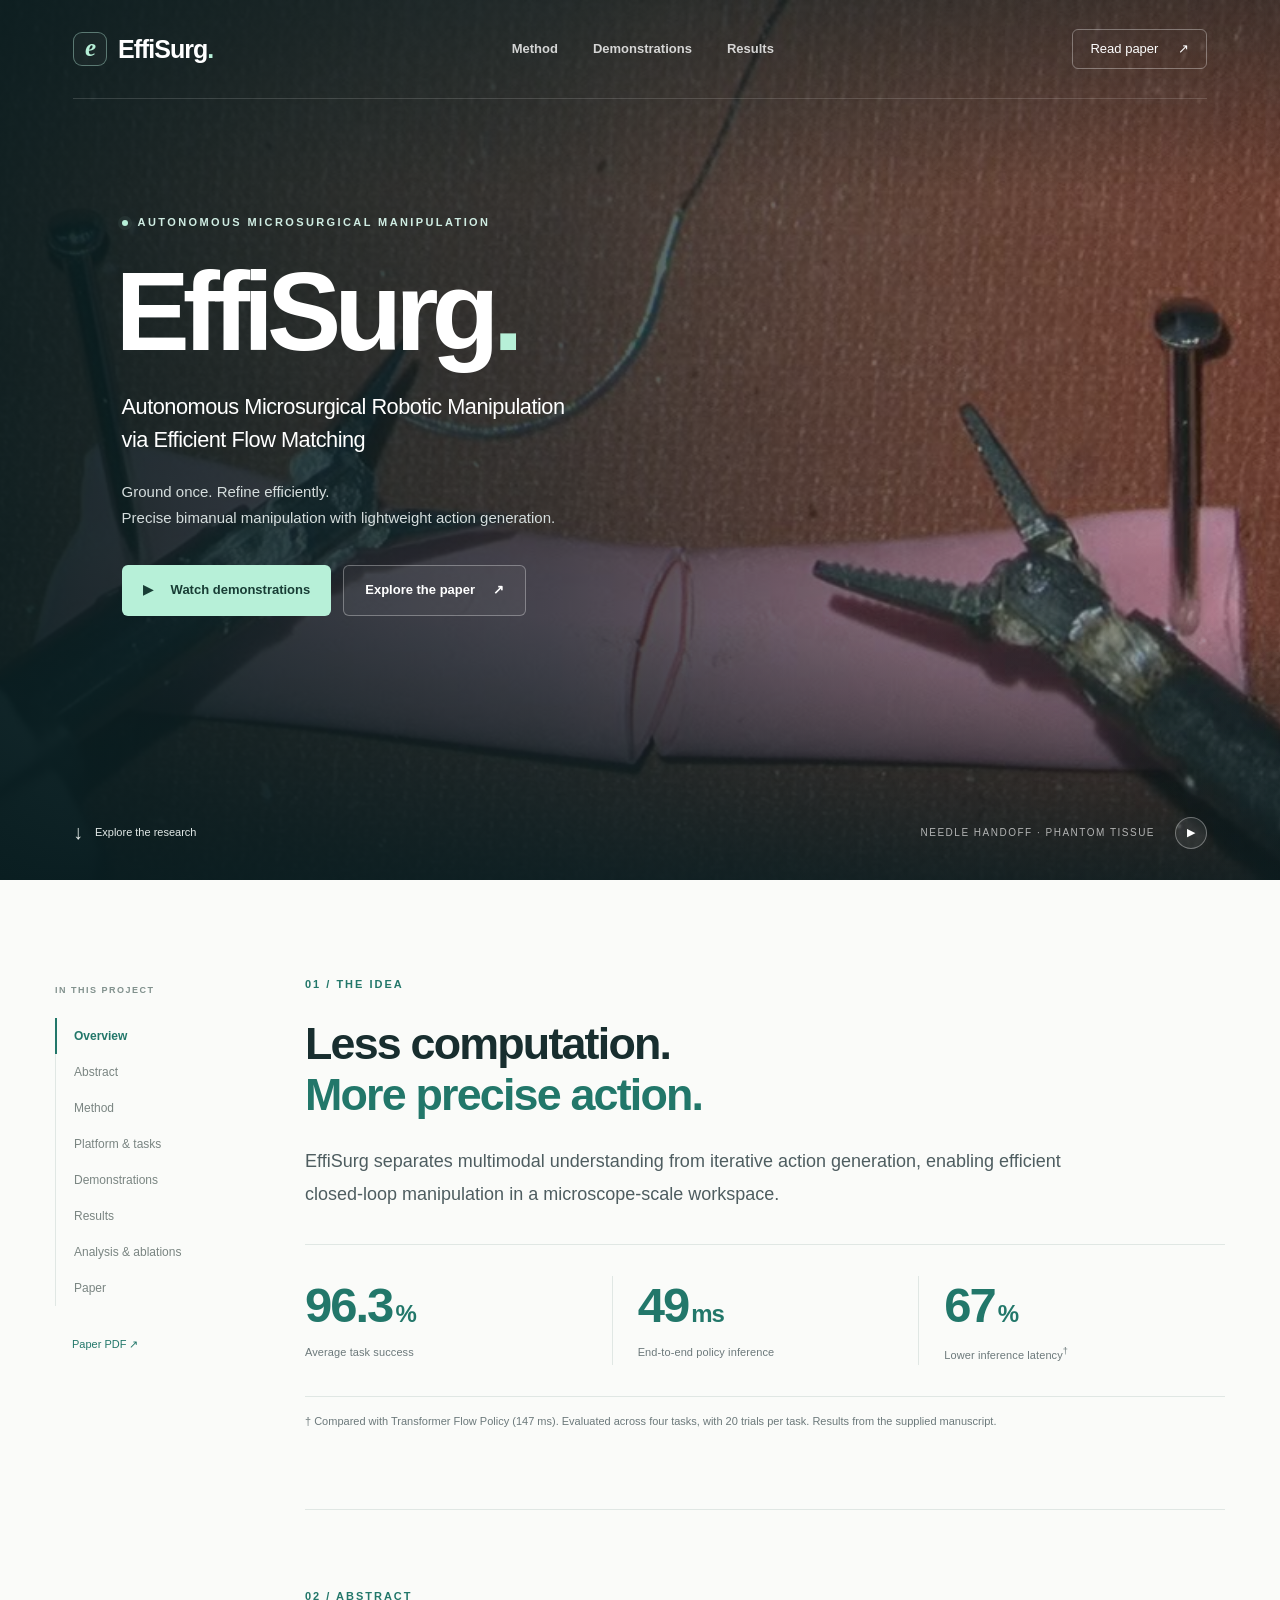
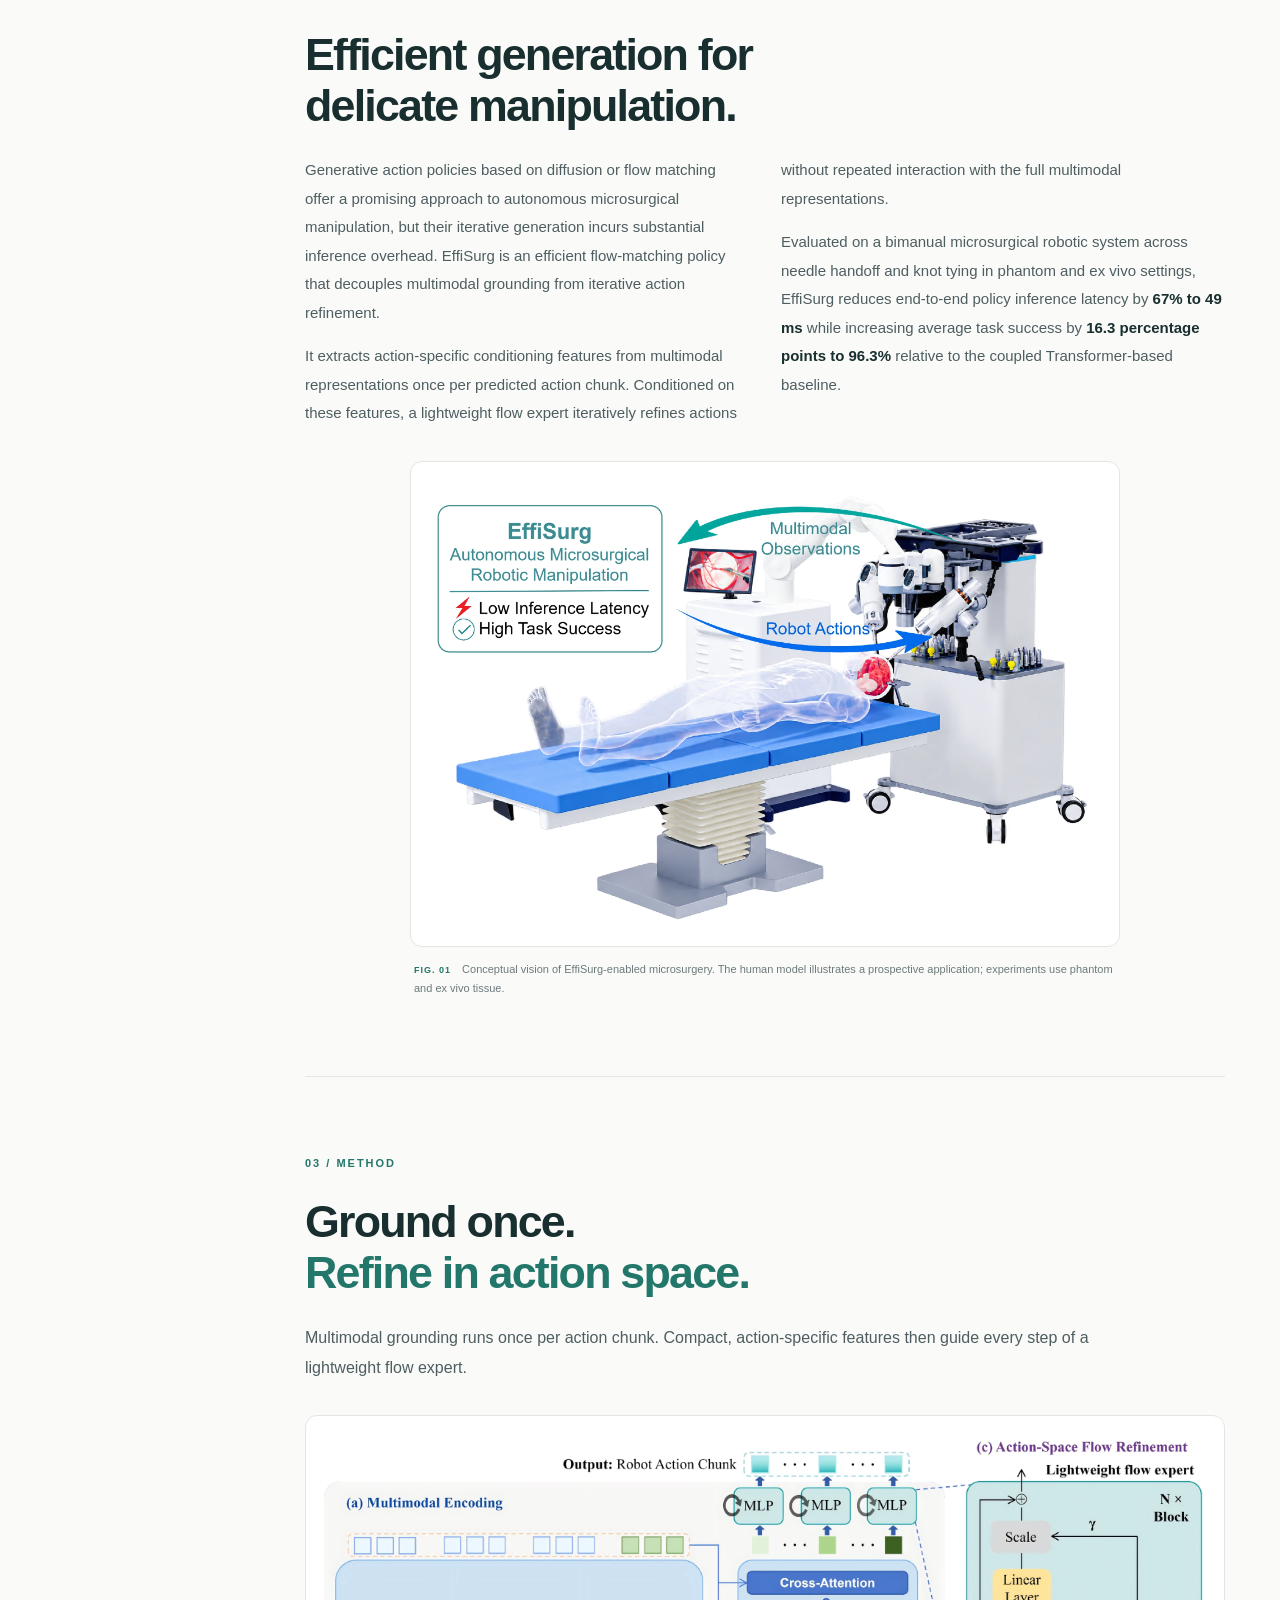
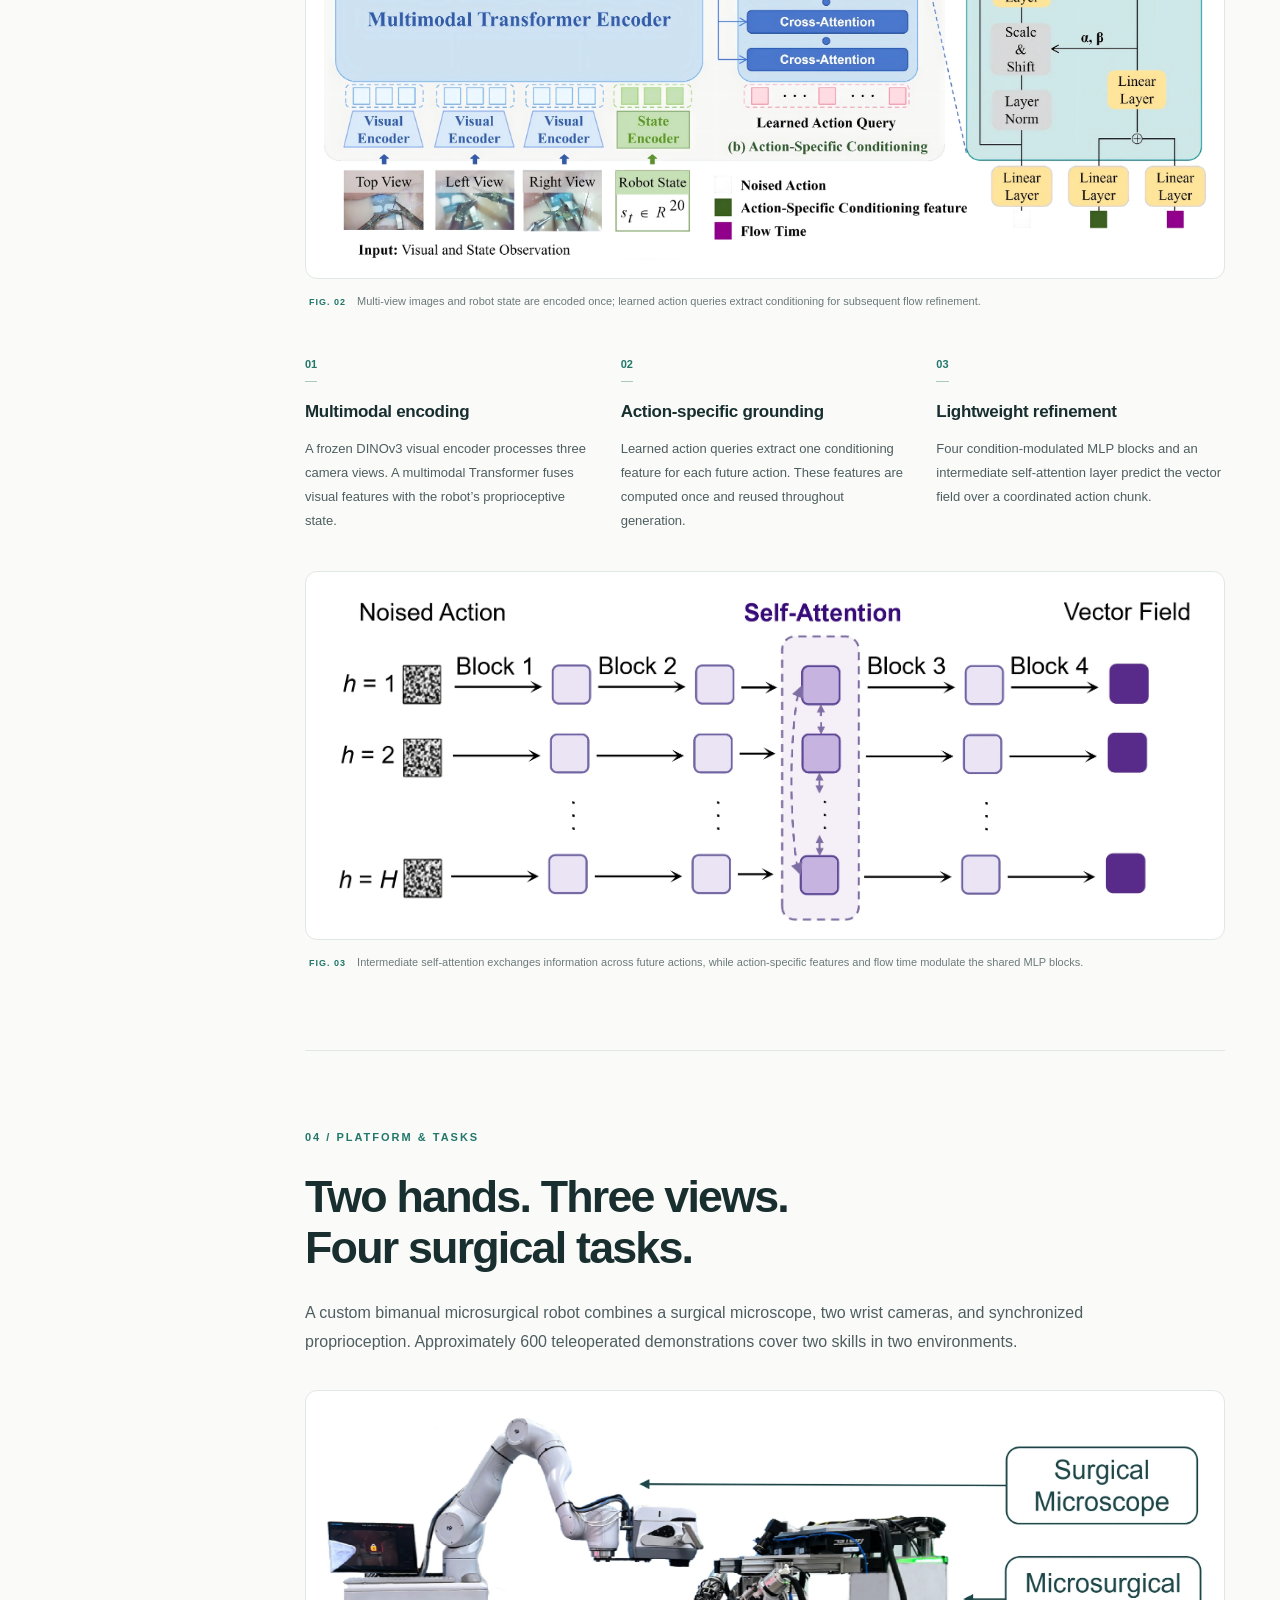
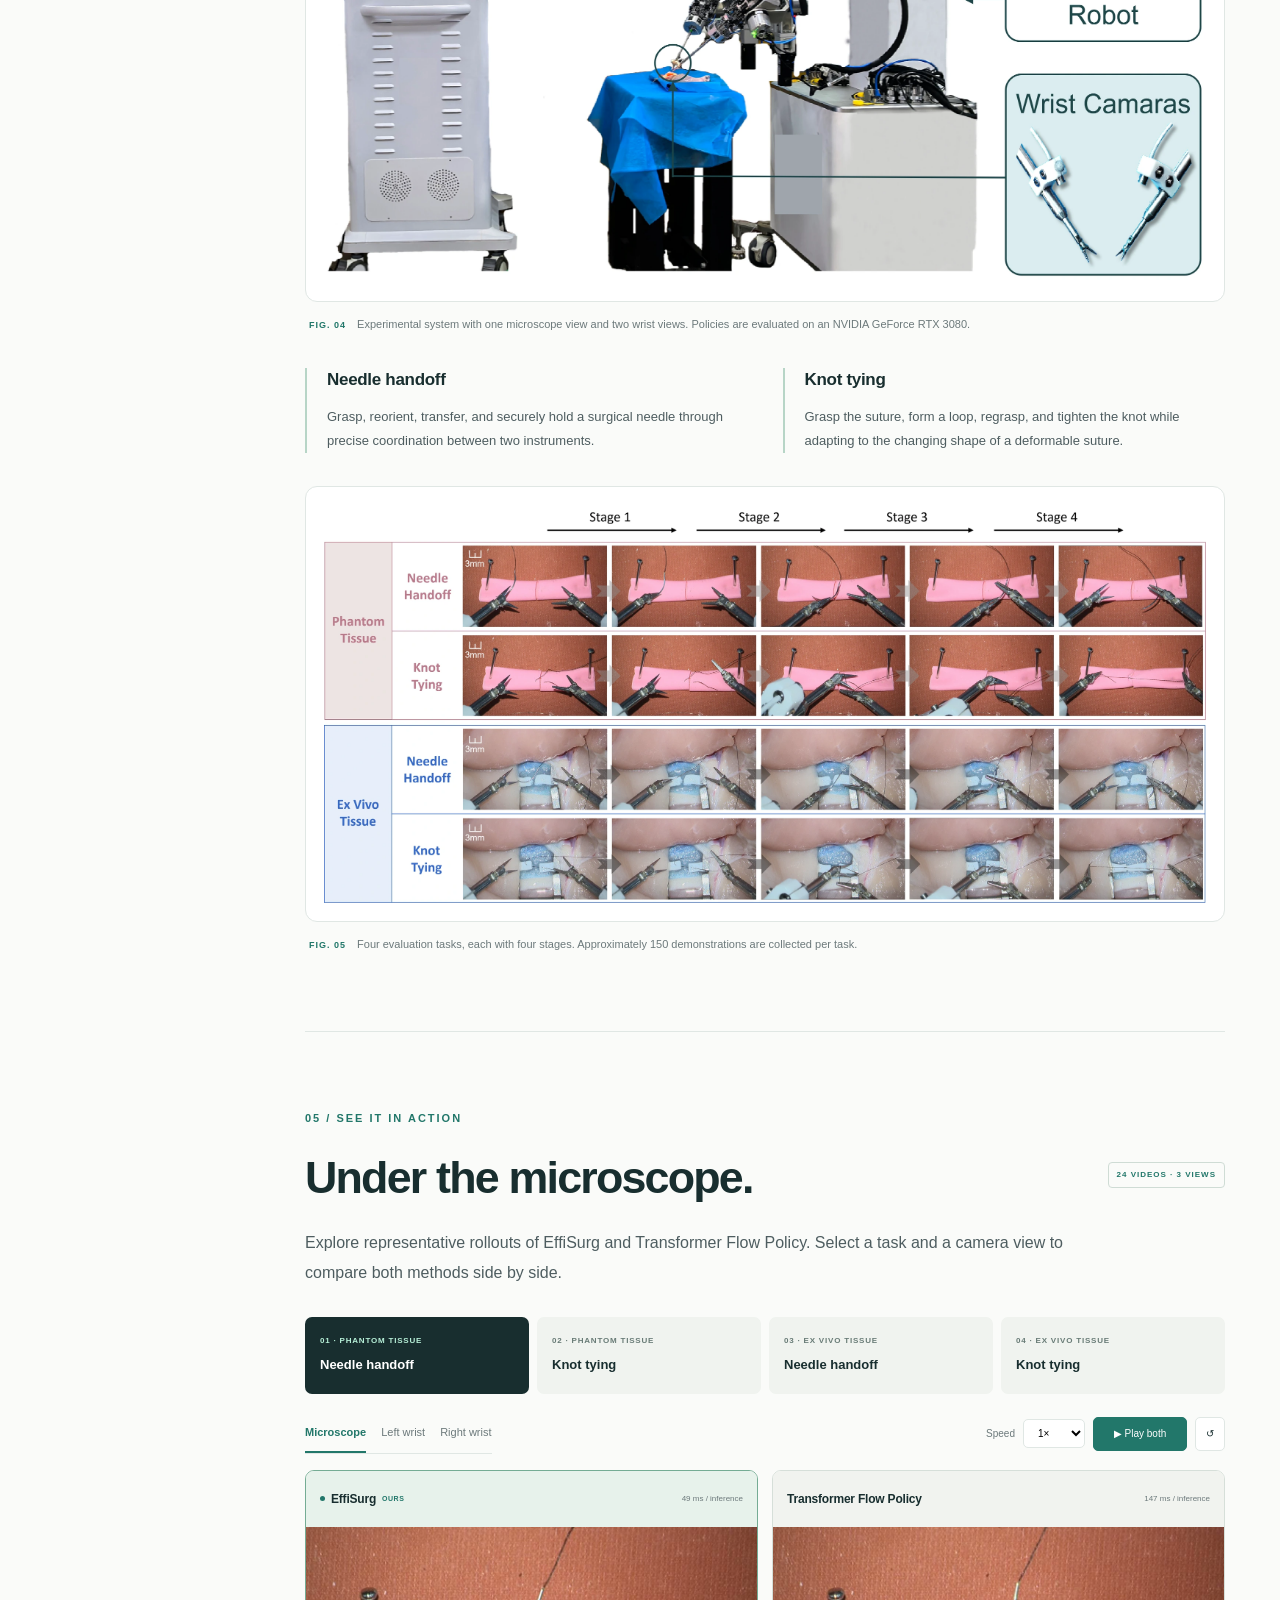
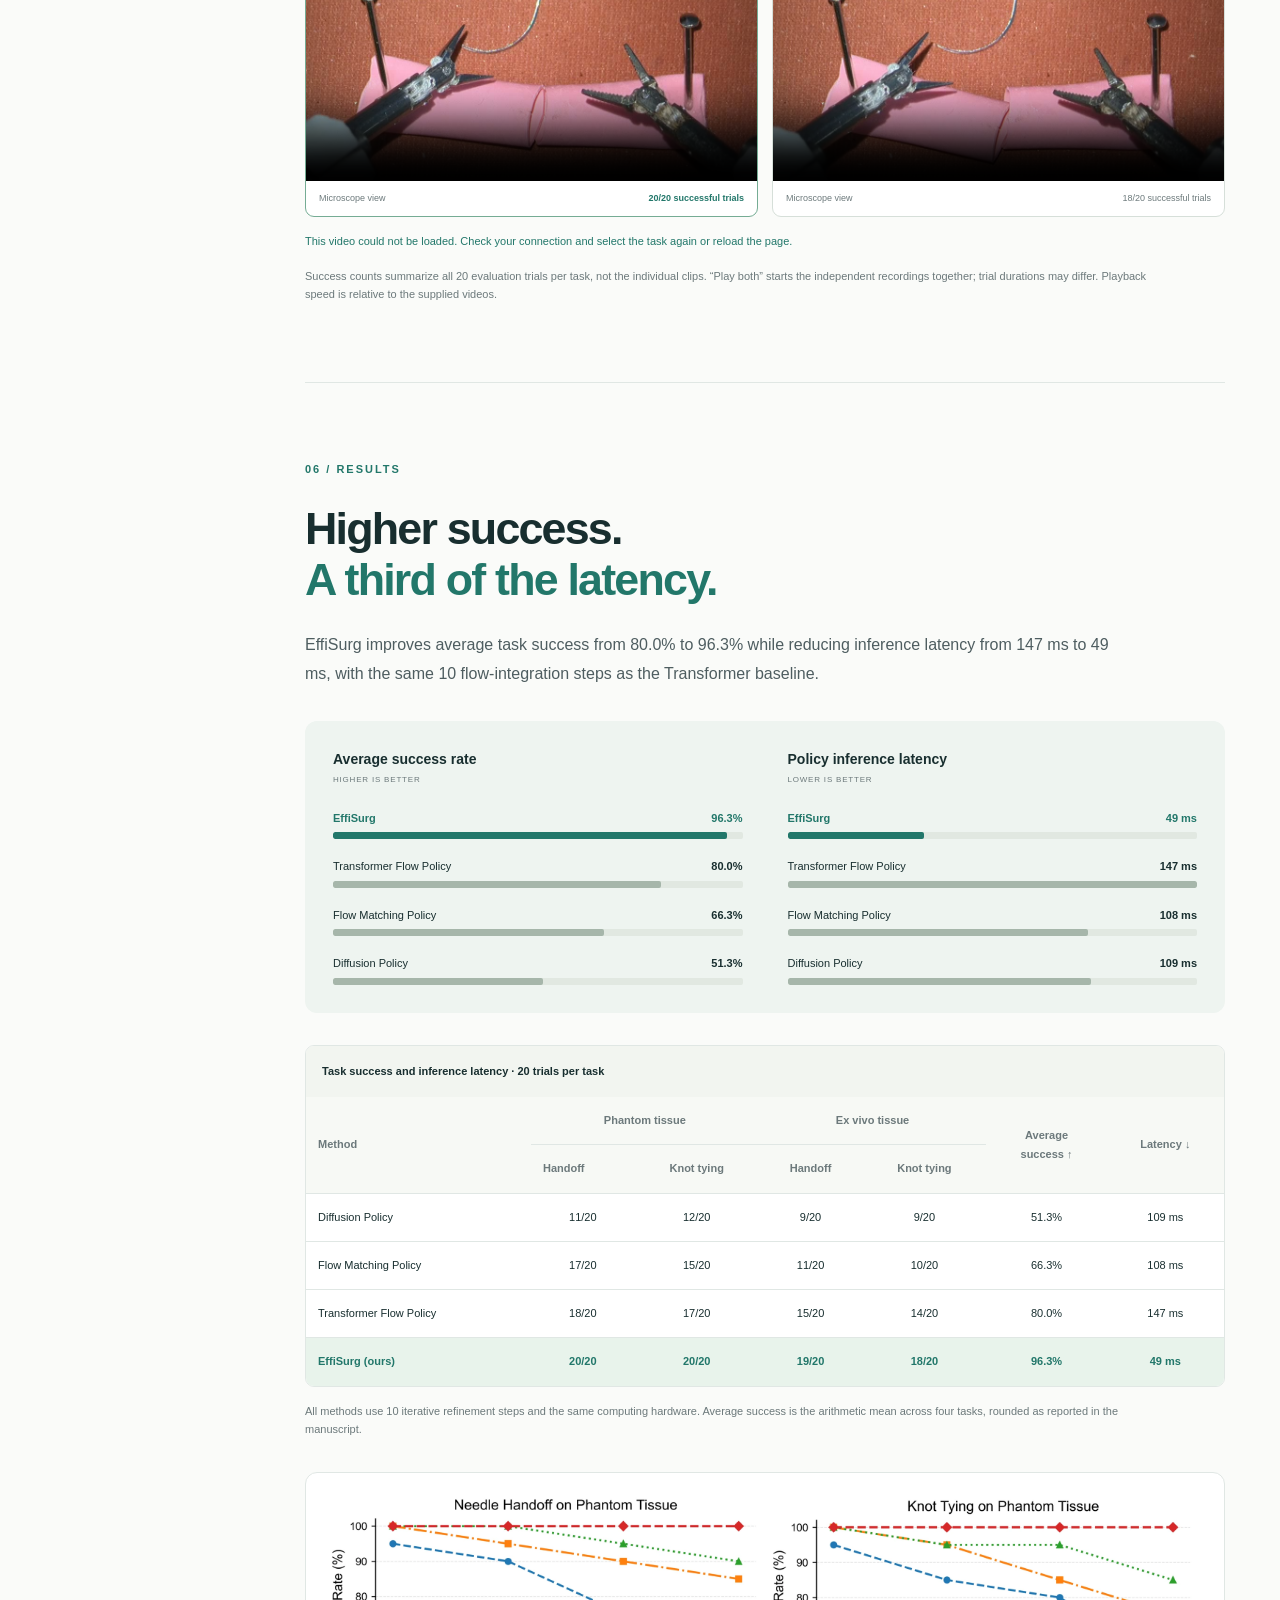
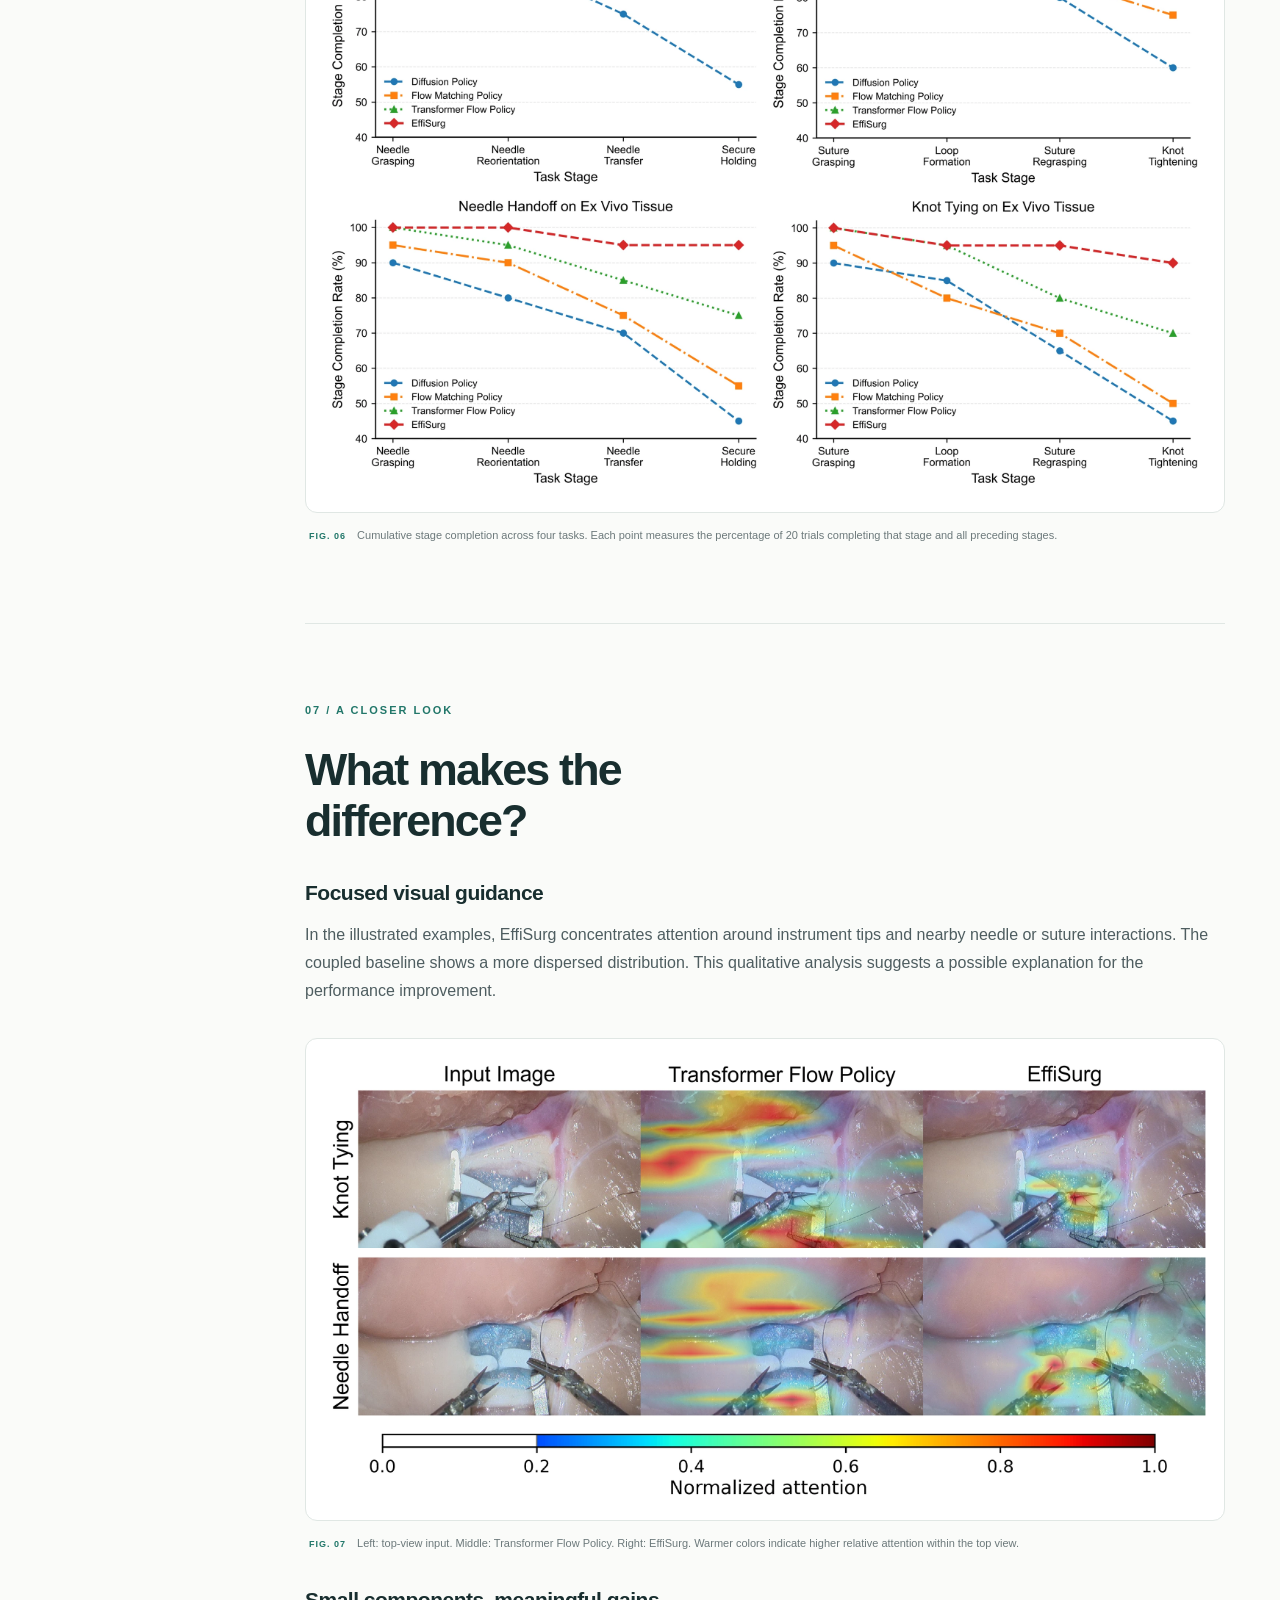
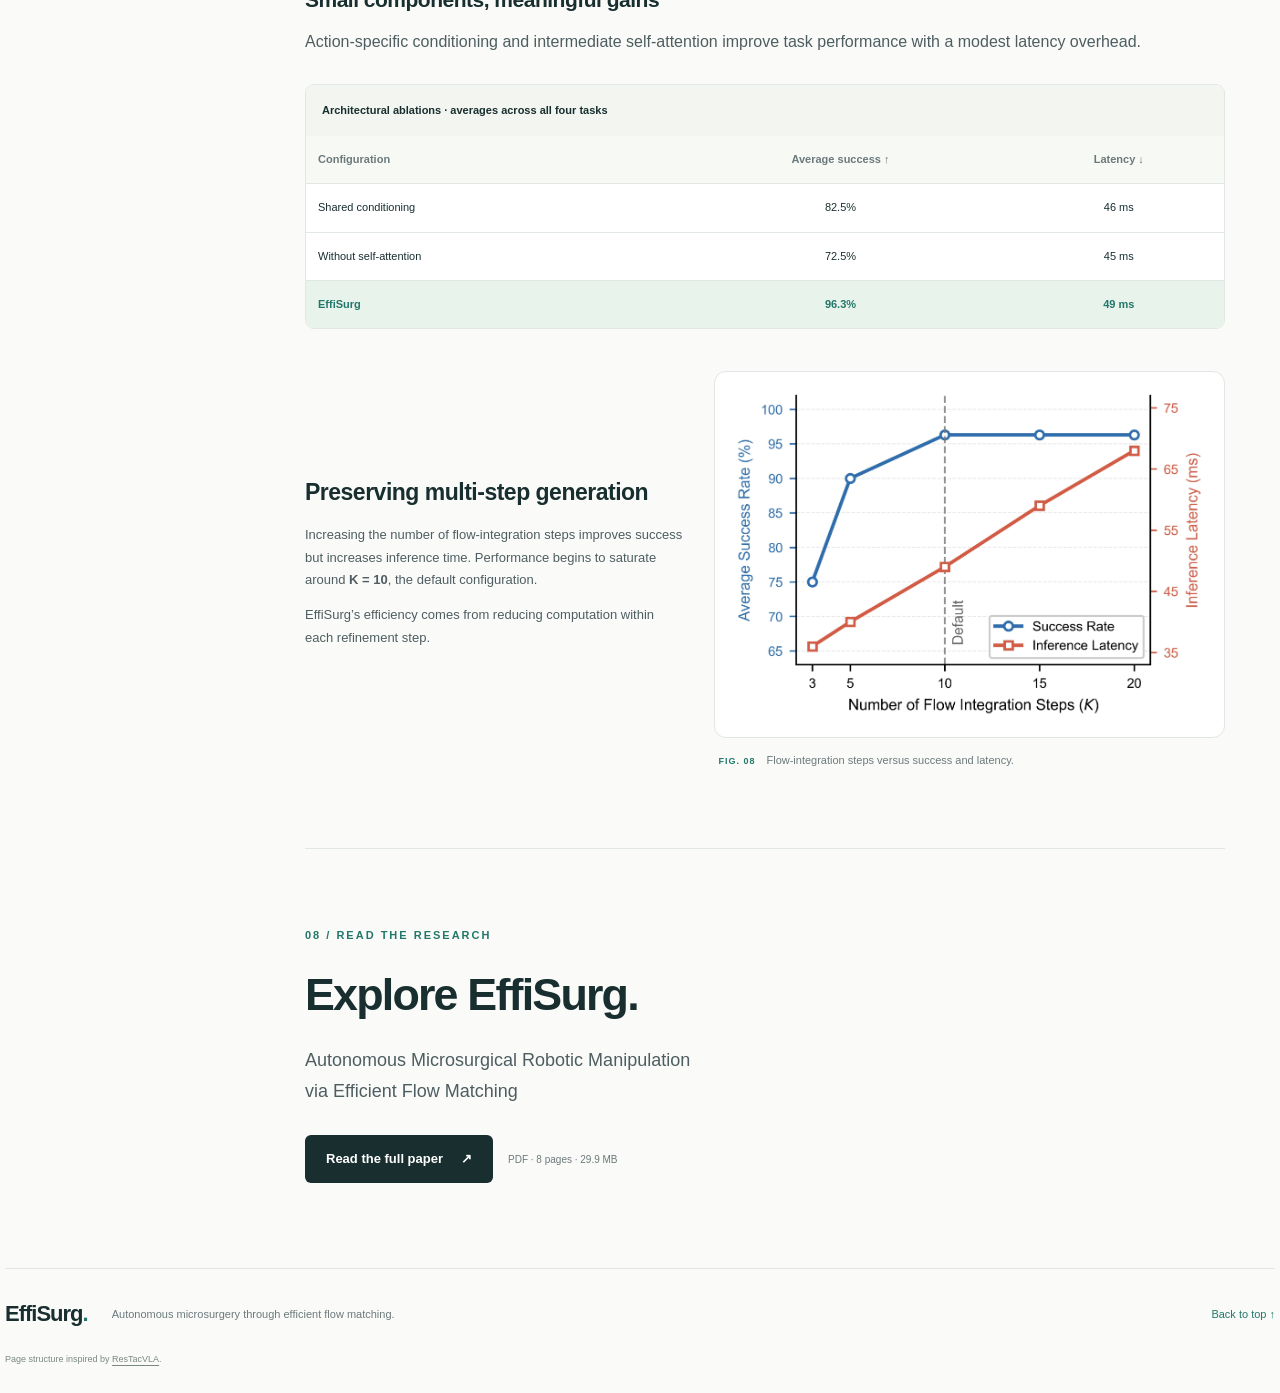
==== EffiSurg/index.html @ 447a06d9 "Build EffiSurg research website and redirect SurgAct" ====
<!doctype html>
<html lang="en">
<head>
  <meta charset="utf-8">
  <meta name="viewport" content="width=device-width, initial-scale=1">
  <meta name="theme-color" content="#122e32">
  <title>EffiSurg | Efficient Flow Matching for Autonomous Microsurgery</title>
  <meta name="description" content="EffiSurg: Autonomous Microsurgical Robotic Manipulation via Efficient Flow Matching. Explore bimanual needle handoff and knot tying, with 96.3% average success and 49 ms policy inference.">
  <link rel="canonical" href="https://mingxinrobotics.github.io/EffiSurg/">
  <meta property="og:title" content="EffiSurg — Efficient Flow Matching for Autonomous Microsurgery">
  <meta property="og:description" content="Ground once. Refine efficiently. 96.3% success, 49 ms inference, four microsurgical tasks.">
  <meta property="og:type" content="website">
  <meta property="og:url" content="https://mingxinrobotics.github.io/EffiSurg/">
  <meta property="og:image" content="https://mingxinrobotics.github.io/EffiSurg/assets/posters/phantom-handoff-ours-microscope.jpg">
  <link rel="icon" href="assets/favicon.svg" type="image/svg+xml">
  <link rel="stylesheet" href="styles.css">
  <script defer src="app.js"></script>
</head>
<body>
  <a class="skip-link" href="#overview">Skip to content</a>
  <header class="hero" id="top">
    <video class="hero-video" muted loop playsinline preload="none" poster="assets/posters/phantom-handoff-ours-microscope.jpg" aria-label="EffiSurg performing needle handoff on phantom tissue"></video>
    <div class="hero-shade"></div>
    <nav class="top-nav" aria-label="Primary navigation">
      <a class="wordmark" href="#top"><span class="brand-icon" aria-hidden="true">e</span>EffiSurg<span class="brand-dot">.</span></a>
      <div class="nav-links"><a href="#method">Method</a><a href="#demos">Demonstrations</a><a href="#results">Results</a></div>
      <a class="nav-paper" href="EiffSurg.pdf" target="_blank" rel="noopener">Read paper <span aria-hidden="true">↗</span></a>
    </nav>
    <div class="hero-content">
      <p class="eyebrow light"><span class="live-dot"></span> AUTONOMOUS MICROSURGICAL MANIPULATION</p>
      <h1>EffiSurg<span class="brand-dot">.</span></h1>
      <p class="hero-title">Autonomous Microsurgical Robotic Manipulation<br class="desktop-break"> via Efficient Flow Matching</p>
      <p class="hero-description">Ground once. Refine efficiently.<br>Precise bimanual manipulation with lightweight action generation.</p>
      <div class="hero-actions"><a class="button primary" href="#demos"><span aria-hidden="true">▶</span> Watch demonstrations</a><a class="button glass" href="EiffSurg.pdf" target="_blank" rel="noopener">Explore the paper <span aria-hidden="true">↗</span></a></div>
    </div>
    <div class="hero-bottom"><a class="scroll-cue" href="#overview"><span aria-hidden="true">↓</span> Explore the research</a><span class="hero-caption">NEEDLE HANDOFF · PHANTOM TISSUE</span><button id="hero-toggle" class="hero-toggle" type="button" aria-label="Play background video">▶</button></div>
  </header>

  <div class="paper-layout">
    <aside class="outline"><p>IN THIS PROJECT</p><nav aria-label="Page contents"><a href="#overview" class="active">Overview</a><a href="#abstract">Abstract</a><a href="#method">Method</a><a href="#platform">Platform & tasks</a><a href="#demos">Demonstrations</a><a href="#results">Results</a><a href="#analysis">Analysis & ablations</a><a href="#paper">Paper</a></nav><a class="outline-download" href="EiffSurg.pdf" target="_blank" rel="noopener">Paper PDF ↗</a></aside>
    <main>
      <section id="overview" class="section overview">
        <p class="eyebrow">01 / THE IDEA</p><h2>Less computation.<br><span class="accent">More precise action.</span></h2>
        <p class="lead">EffiSurg separates multimodal understanding from iterative action generation, enabling efficient closed-loop manipulation in a microscope-scale workspace.</p>
        <div class="metrics"><div><strong>96.3<span>%</span></strong><p>Average task success</p></div><div><strong>49<span>ms</span></strong><p>End-to-end policy inference</p></div><div><strong>67<span>%</span></strong><p>Lower inference latency<sup>†</sup></p></div></div>
        <p class="fine-print">† Compared with Transformer Flow Policy (147 ms). Evaluated across four tasks, with 20 trials per task. Results from the supplied manuscript.</p>
      </section>

      <section id="abstract" class="section">
        <p class="eyebrow">02 / ABSTRACT</p><h2>Efficient generation for<br>delicate manipulation.</h2>
        <div class="abstract-text"><p>Generative action policies based on diffusion or flow matching offer a promising approach to autonomous microsurgical manipulation, but their iterative generation incurs substantial inference overhead. EffiSurg is an efficient flow-matching policy that decouples multimodal grounding from iterative action refinement.</p><p>It extracts action-specific conditioning features from multimodal representations once per predicted action chunk. Conditioned on these features, a lightweight flow expert iteratively refines actions without repeated interaction with the full multimodal representations.</p><p>Evaluated on a bimanual microsurgical robotic system across needle handoff and knot tying in phantom and ex vivo settings, EffiSurg reduces end-to-end policy inference latency by <strong>67% to 49 ms</strong> while increasing average task success by <strong>16.3 percentage points to 96.3%</strong> relative to the coupled Transformer-based baseline.</p></div>
        <figure class="figure concept"><a href="figure/fig1.png" target="_blank" rel="noopener" aria-label="Open conceptual overview in full resolution"><img src="assets/images/fig1.webp" loading="lazy" width="2550" height="1701" alt="Conceptual vision of EffiSurg-enabled microsurgical robotics with multimodal observations and instrument actions"></a><figcaption><span>FIG. 01</span> Conceptual vision of EffiSurg-enabled microsurgery. The human model illustrates a prospective application; experiments use phantom and ex vivo tissue.</figcaption></figure>
      </section>

      <section id="method" class="section">
        <p class="eyebrow">03 / METHOD</p><h2>Ground once.<br><span class="accent">Refine in action space.</span></h2>
        <p class="section-intro">Multimodal grounding runs once per action chunk. Compact, action-specific features then guide every step of a lightweight flow expert.</p>
        <figure class="figure"><a href="figure/fig2.png" target="_blank" rel="noopener" aria-label="Open EffiSurg architecture in full resolution"><img src="assets/images/fig2.webp" loading="lazy" width="6720" height="3246" alt="EffiSurg architecture: multimodal encoding, action-specific conditioning, and action-space flow refinement"></a><figcaption><span>FIG. 02</span> Multi-view images and robot state are encoded once; learned action queries extract conditioning for subsequent flow refinement.</figcaption></figure>
        <div class="method-grid"><div><span class="step-number">01</span><h3>Multimodal encoding</h3><p>A frozen DINOv3 visual encoder processes three camera views. A multimodal Transformer fuses visual features with the robot’s proprioceptive state.</p></div><div><span class="step-number">02</span><h3>Action-specific grounding</h3><p>Learned action queries extract one conditioning feature for each future action. These features are computed once and reused throughout generation.</p></div><div><span class="step-number">03</span><h3>Lightweight refinement</h3><p>Four condition-modulated MLP blocks and an intermediate self-attention layer predict the vector field over a coordinated action chunk.</p></div></div>
        <figure class="figure"><a href="figure/fig3.png" target="_blank" rel="noopener" aria-label="Open flow expert architecture in full resolution"><img src="assets/images/fig3.webp" loading="lazy" width="2011" height="755" alt="Four shared MLP blocks with an intermediate self-attention layer for action-space flow refinement"></a><figcaption><span>FIG. 03</span> Intermediate self-attention exchanges information across future actions, while action-specific features and flow time modulate the shared MLP blocks.</figcaption></figure>
      </section>

      <section id="platform" class="section">
        <p class="eyebrow">04 / PLATFORM & TASKS</p><h2>Two hands. Three views.<br>Four surgical tasks.</h2>
        <p class="section-intro">A custom bimanual microsurgical robot combines a surgical microscope, two wrist cameras, and synchronized proprioception. Approximately 600 teleoperated demonstrations cover two skills in two environments.</p>
        <figure class="figure"><a href="figure/fig4.png" target="_blank" rel="noopener" aria-label="Open experimental platform in full resolution"><img src="assets/images/fig4.webp" loading="lazy" width="2438" height="1309" alt="Custom bimanual microsurgical robot, surgical microscope, and wrist cameras"></a><figcaption><span>FIG. 04</span> Experimental system with one microscope view and two wrist views. Policies are evaluated on an NVIDIA GeForce RTX 3080.</figcaption></figure>
        <div class="task-descriptions"><div><h3>Needle handoff</h3><p>Grasp, reorient, transfer, and securely hold a surgical needle through precise coordination between two instruments.</p></div><div><h3>Knot tying</h3><p>Grasp the suture, form a loop, regrasp, and tighten the knot while adapting to the changing shape of a deformable suture.</p></div></div>
        <figure class="figure"><a href="figure/fig5.png" target="_blank" rel="noopener" aria-label="Open task stages in full resolution"><img src="assets/images/fig5.webp" loading="lazy" width="4610" height="2076" alt="Four-stage sequences of needle handoff and knot tying on phantom and ex vivo tissue"></a><figcaption><span>FIG. 05</span> Four evaluation tasks, each with four stages. Approximately 150 demonstrations are collected per task.</figcaption></figure>
      </section>

      <section id="demos" class="section demos">
        <p class="eyebrow">05 / SEE IT IN ACTION</p><div class="section-heading"><h2>Under the microscope.</h2><span class="small-tag">24 VIDEOS · 3 VIEWS</span></div>
        <p class="section-intro">Explore representative rollouts of EffiSurg and Transformer Flow Policy. Select a task and a camera view to compare both methods side by side.</p>
        <div class="task-selector" role="group" aria-label="Select demonstration task">
          <button type="button" data-task="phantom-handoff" aria-pressed="true"><span>01 · PHANTOM TISSUE</span>Needle handoff</button>
          <button type="button" data-task="phantom-knot" aria-pressed="false"><span>02 · PHANTOM TISSUE</span>Knot tying</button>
          <button type="button" data-task="exvivo-handoff" aria-pressed="false"><span>03 · EX VIVO TISSUE</span>Needle handoff</button>
          <button type="button" data-task="exvivo-knot" aria-pressed="false"><span>04 · EX VIVO TISSUE</span>Knot tying</button>
        </div>
        <div class="demo-toolbar"><div class="view-selector" role="group" aria-label="Select camera view"><button type="button" data-view="microscope" aria-pressed="true">Microscope</button><button type="button" data-view="left" aria-pressed="false">Left wrist</button><button type="button" data-view="right" aria-pressed="false">Right wrist</button></div><div class="playback-controls"><label for="playback-rate">Speed</label><select id="playback-rate"><option value="0.5">0.5×</option><option value="1" selected>1×</option><option value="2">2×</option></select><button type="button" id="play-both">▶ Play both</button><button type="button" id="restart-both" aria-label="Restart both videos">↺</button></div></div>
        <div class="comparison-grid">
          <article class="video-card ours"><div class="video-heading"><h3><span class="status-dot"></span>EffiSurg <span class="method-label">OURS</span></h3><span>49 ms / inference</span></div><video id="ours-video" controls muted playsinline preload="none" poster="assets/posters/phantom-handoff-ours-microscope.jpg" aria-label="EffiSurg needle handoff on phantom tissue, microscope view"></video><div class="video-footer"><span class="camera-label">Microscope view</span><span id="ours-success">20/20 successful trials</span></div></article>
          <article class="video-card"><div class="video-heading"><h3>Transformer Flow Policy</h3><span>147 ms / inference</span></div><video id="baseline-video" controls muted playsinline preload="none" poster="assets/posters/phantom-handoff-baseline-microscope.jpg" aria-label="Transformer Flow Policy needle handoff on phantom tissue, microscope view"></video><div class="video-footer"><span class="camera-label">Microscope view</span><span id="baseline-success">18/20 successful trials</span></div></article>
        </div>
        <p id="demo-status" class="demo-status" role="status" aria-live="polite">Needle handoff on phantom tissue · Microscope view</p><p class="fine-print">Success counts summarize all 20 evaluation trials per task, not the individual clips. “Play both” starts the independent recordings together; trial durations may differ. Playback speed is relative to the supplied videos.</p>
        <noscript><p>Enable JavaScript to switch between all 24 videos. <a href="assets/video/phantom-handoff-ours-microscope.mp4">Watch EffiSurg needle handoff</a> · <a href="assets/video/phantom-handoff-baseline-microscope.mp4">Watch the baseline</a>.</p></noscript>
      </section>

      <section id="results" class="section">
        <p class="eyebrow">06 / RESULTS</p><h2>Higher success.<br><span class="accent">A third of the latency.</span></h2>
        <p class="section-intro">EffiSurg improves average task success from 80.0% to 96.3% while reducing inference latency from 147 ms to 49 ms, with the same 10 flow-integration steps as the Transformer baseline.</p>
        <div class="result-charts"><div><h3>Average success rate <span>HIGHER IS BETTER</span></h3><div class="bar-row highlight"><div>EffiSurg <strong>96.3%</strong></div><div class="bar-track"><span style="width:96.3%"></span></div></div><div class="bar-row"><div>Transformer Flow Policy <strong>80.0%</strong></div><div class="bar-track"><span style="width:80%"></span></div></div><div class="bar-row"><div>Flow Matching Policy <strong>66.3%</strong></div><div class="bar-track"><span style="width:66.3%"></span></div></div><div class="bar-row"><div>Diffusion Policy <strong>51.3%</strong></div><div class="bar-track"><span style="width:51.3%"></span></div></div></div><div><h3>Policy inference latency <span>LOWER IS BETTER</span></h3><div class="bar-row highlight"><div>EffiSurg <strong>49 ms</strong></div><div class="bar-track"><span style="width:33.33%"></span></div></div><div class="bar-row"><div>Transformer Flow Policy <strong>147 ms</strong></div><div class="bar-track"><span style="width:100%"></span></div></div><div class="bar-row"><div>Flow Matching Policy <strong>108 ms</strong></div><div class="bar-track"><span style="width:73.47%"></span></div></div><div class="bar-row"><div>Diffusion Policy <strong>109 ms</strong></div><div class="bar-track"><span style="width:74.15%"></span></div></div></div></div>
        <div class="table-scroll" tabindex="0" role="region" aria-label="Task success comparison table"><table><caption>Task success and inference latency · 20 trials per task</caption><thead><tr><th rowspan="2" scope="col">Method</th><th colspan="2" scope="colgroup">Phantom tissue</th><th colspan="2" scope="colgroup">Ex vivo tissue</th><th rowspan="2" scope="col">Average<br>success ↑</th><th rowspan="2" scope="col">Latency ↓</th></tr><tr><th scope="col">Handoff</th><th scope="col">Knot tying</th><th scope="col">Handoff</th><th scope="col">Knot tying</th></tr></thead><tbody><tr><th scope="row">Diffusion Policy</th><td>11/20</td><td>12/20</td><td>9/20</td><td>9/20</td><td>51.3%</td><td>109 ms</td></tr><tr><th scope="row">Flow Matching Policy</th><td>17/20</td><td>15/20</td><td>11/20</td><td>10/20</td><td>66.3%</td><td>108 ms</td></tr><tr><th scope="row">Transformer Flow Policy</th><td>18/20</td><td>17/20</td><td>15/20</td><td>14/20</td><td>80.0%</td><td>147 ms</td></tr><tr class="best"><th scope="row">EffiSurg (ours)</th><td>20/20</td><td>20/20</td><td>19/20</td><td>18/20</td><td>96.3%</td><td>49 ms</td></tr></tbody></table></div><p class="fine-print">All methods use 10 iterative refinement steps and the same computing hardware. Average success is the arithmetic mean across four tasks, rounded as reported in the manuscript.</p>
        <figure class="figure"><a href="figure/fig6.png" target="_blank" rel="noopener" aria-label="Open stage completion results in full resolution"><img src="assets/images/fig6.webp" loading="lazy" width="3424" height="2343" alt="Stage-wise completion curves for four tasks comparing EffiSurg against three baseline policies"></a><figcaption><span>FIG. 06</span> Cumulative stage completion across four tasks. Each point measures the percentage of 20 trials completing that stage and all preceding stages.</figcaption></figure>
      </section>

      <section id="analysis" class="section">
        <p class="eyebrow">07 / A CLOSER LOOK</p><h2>What makes the<br>difference?</h2><h3 class="subheading">Focused visual guidance</h3><p>In the illustrated examples, EffiSurg concentrates attention around instrument tips and nearby needle or suture interactions. The coupled baseline shows a more dispersed distribution. This qualitative analysis suggests a possible explanation for the performance improvement.</p>
        <figure class="figure"><a href="figure/fig7.png" target="_blank" rel="noopener" aria-label="Open visual attention comparison in full resolution"><img src="assets/images/fig7.webp" loading="lazy" width="3435" height="1733" alt="Top-view inputs and cross-attention heatmaps for Transformer Flow Policy and EffiSurg"></a><figcaption><span>FIG. 07</span> Left: top-view input. Middle: Transformer Flow Policy. Right: EffiSurg. Warmer colors indicate higher relative attention within the top view.</figcaption></figure>
        <h3 class="subheading">Small components, meaningful gains</h3><p>Action-specific conditioning and intermediate self-attention improve task performance with a modest latency overhead.</p><div class="table-scroll" tabindex="0" role="region" aria-label="Architectural ablation table"><table><caption>Architectural ablations · averages across all four tasks</caption><thead><tr><th scope="col">Configuration</th><th scope="col">Average success ↑</th><th scope="col">Latency ↓</th></tr></thead><tbody><tr><th scope="row">Shared conditioning</th><td>82.5%</td><td>46 ms</td></tr><tr><th scope="row">Without self-attention</th><td>72.5%</td><td>45 ms</td></tr><tr class="best"><th scope="row">EffiSurg</th><td>96.3%</td><td>49 ms</td></tr></tbody></table></div>
        <div class="integration"><div><h3>Preserving multi-step generation</h3><p>Increasing the number of flow-integration steps improves success but increases inference time. Performance begins to saturate around <strong>K = 10</strong>, the default configuration.</p><p>EffiSurg’s efficiency comes from reducing computation within each refinement step.</p></div><figure class="figure"><a href="figure/fig8.png" target="_blank" rel="noopener" aria-label="Open flow integration ablation in full resolution"><img src="assets/images/fig8.webp" loading="lazy" width="2143" height="1514" alt="Success rate and inference latency versus number of flow-integration steps, with the default at K equals 10"></a><figcaption><span>FIG. 08</span> Flow-integration steps versus success and latency.</figcaption></figure></div>
      </section>

      <section id="paper" class="section paper-section"><p class="eyebrow">08 / READ THE RESEARCH</p><h2>Explore EffiSurg.</h2><p>Autonomous Microsurgical Robotic Manipulation<br>via Efficient Flow Matching</p><a class="button dark" href="EiffSurg.pdf" target="_blank" rel="noopener">Read the full paper <span aria-hidden="true">↗</span></a><span class="pdf-meta">PDF · 8 pages · 29.9 MB</span></section>
    </main>
  </div>
  <footer class="site-footer"><a class="wordmark" href="#top">EffiSurg<span class="brand-dot">.</span></a><p>Autonomous microsurgery through efficient flow matching.</p><a href="#top">Back to top ↑</a><p class="reference-credit">Page structure inspired by <a href="https://awilekong.github.io/ResTacVLA/" target="_blank" rel="noopener">ResTacVLA</a>.</p></footer>
</body>
</html>
---- EffiSurg/styles.css ----
@charset "UTF-8";
:root{--ink:#182e2f;--text:#4e5d60;--muted:#6c797b;--green:#22776a;--mint:#b7f0d8;--line:#e0e7e4;--paper:#fafbf9;--soft:#eef4f0;--radius:12px}
*{box-sizing:border-box}html{scroll-behavior:smooth;scroll-padding-top:35px}body{margin:0;background:var(--paper);color:var(--ink);font-family:Inter,"Segoe UI",Arial,sans-serif;-webkit-font-smoothing:antialiased;font-size:16px;line-height:1.75}a{color:inherit;text-decoration:none}button,select{font:inherit}button,a,select{-webkit-tap-highlight-color:transparent}button{cursor:pointer}a:focus-visible,button:focus-visible,select:focus-visible,[tabindex]:focus-visible{outline:3px solid #42ae8d;outline-offset:5px}img{display:block;max-width:100%;height:auto}h1,h2,h3,p,figure{margin:0}h1,h2,h3{line-height:1.15}button{color:inherit}::selection{background:#b7f0d8;color:#173d3c}.skip-link{position:fixed;top:10px;left:10px;z-index:20;padding:10px 20px;background:white;transform:translateY(-160%)}.skip-link:focus{transform:none}
.hero{height:min(880px,100svh);min-height:690px;position:relative;background:#182b2d;color:white;overflow:hidden}.hero-video,.hero-shade{position:absolute;width:100%;height:100%;inset:0;object-fit:cover}.hero-video{opacity:.83}.hero-shade{background:linear-gradient(90deg,rgba(8,28,31,.92) 0%,rgba(10,30,34,.7) 43%,rgba(14,25,31,.1) 100%),linear-gradient(0deg,rgba(11,29,32,.85),transparent 30%,transparent 78%,rgba(10,29,31,.45))}.top-nav{position:relative;z-index:2;display:flex;align-items:center;justify-content:space-between;margin:0 5.7%;height:99px;border-bottom:1px solid #ffffff26;gap:20px}.wordmark{display:inline-flex;align-items:center;font-size:25px;font-weight:750;letter-spacing:-1px;line-height:1.2}.brand-icon{border:1px solid #a8d7c877;background:#ffffff08;border-radius:9px;width:34px;height:34px;text-align:center;margin-right:11px;font-family:Georgia,serif;font-style:italic;line-height:29px;color:var(--mint)}.brand-dot{color:var(--mint)}.nav-links{display:flex;gap:35px;font-size:13px;font-weight:550}.nav-links a{opacity:.8}.nav-links a:hover{opacity:1}.nav-paper{border:1px solid #ffffff55;border-radius:6px;padding:8px 17px;font-size:13px}.nav-paper span{padding-left:16px}.hero-content{position:relative;margin:0 9.5%;padding:115px 0 120px;max-width:900px}.eyebrow{font-size:11px;letter-spacing:2px;font-weight:700;color:var(--green);margin-bottom:24px;line-height:1.6}.eyebrow.light{color:#d0ede3;display:flex;align-items:center;gap:10px;letter-spacing:2.4px}.live-dot{height:6px;width:6px;background:var(--mint);border-radius:50%;box-shadow:0 0 0 4px #b7f0d810}.hero h1{font-size:clamp(76px,8.7vw,132px);letter-spacing:-7px;font-weight:650;margin-left:-6px;margin-bottom:24px;line-height:1}.hero-title{font-size:clamp(19px,1.7vw,25px);line-height:1.5;max-width:770px;letter-spacing:-.5px;font-weight:450}.hero-description{margin-top:23px;font-size:15px;line-height:1.7;color:#d5dddd}.hero-actions{display:flex;gap:12px;margin-top:35px}.button{display:inline-flex;align-items:center;justify-content:center;gap:18px;border-radius:6px;padding:13px 21px;font-size:13px;font-weight:650;transition:background .2s,transform .2s}.button:hover{transform:translateY(-2px)}.primary{background:var(--mint);color:#183d35}.primary:hover{background:#d0ffe9}.glass{background:#ffffff0b;border:1px solid #ffffff50;color:white}.glass:hover{background:#ffffff1f}.hero-bottom{position:absolute;bottom:30px;left:5.7%;right:5.7%;display:flex;align-items:center;gap:20px;font-size:11px}.scroll-cue{display:flex;align-items:center;gap:12px;color:#e2e9e7}.scroll-cue span{font-size:20px}.hero-caption{margin-left:auto;font-size:10px;letter-spacing:1.5px;opacity:.65}.hero-toggle{background:#ffffff12;border:1px solid #ffffff55;color:white;width:32px;height:32px;border-radius:50%;font-size:11px;line-height:1}
.paper-layout{max-width:1380px;margin:0 auto;display:grid;grid-template-columns:175px minmax(0,1fr);gap:75px;padding:0 55px}.outline{align-self:start;position:sticky;top:55px;margin-top:104px;font-size:12px;line-height:1.5}.outline>p{font-size:9px;letter-spacing:1.5px;color:#81918d;font-weight:700;margin-bottom:20px}.outline nav{display:flex;flex-direction:column;border-left:1px solid var(--line)}.outline nav a{padding:9px 0 9px 17px;color:#7a8582;border-left:2px solid transparent;margin-left:-1px;transition:color .2s}.outline nav a.active{border-left-color:var(--green);color:var(--green);font-weight:650}.outline nav a:hover{color:var(--green)}.outline-download{display:inline-block;margin:30px 0 0 17px;font-size:11px;color:var(--green)}main{min-width:0}.section{padding:78px 0;border-bottom:1px solid var(--line);scroll-margin-top:20px}.overview{padding-top:96px}.section h2{font-size:clamp(32px,3.5vw,49px);letter-spacing:-1.8px;font-weight:600;margin-bottom:25px;line-height:1.14}.accent{color:var(--green)}.lead,.section-intro{max-width:820px;color:var(--text);font-size:16px;line-height:1.85}.lead{font-size:18px;max-width:780px}.section>p:not(.eyebrow):not(.fine-print):not(.demo-status){color:var(--text)}.metrics{display:grid;grid-template-columns:repeat(3,1fr);padding:31px 0;margin-top:33px;border-top:1px solid var(--line);border-bottom:1px solid var(--line)}.metrics>div{padding:0 25px;border-left:1px solid var(--line)}.metrics>div:first-child{padding-left:0;border-left:0}.metrics strong{font-size:49px;line-height:1.2;font-weight:550;letter-spacing:-2px;color:var(--green)}.metrics strong span{font-size:24px;margin-left:3px;letter-spacing:-1px}.metrics p{font-size:11px;letter-spacing:.1px;color:var(--muted);margin-top:8px}.fine-print{font-size:11px!important;line-height:1.7;color:var(--muted)!important;margin-top:15px;max-width:850px}.abstract-text{columns:2;column-gap:32px;color:var(--text);font-size:15px;line-height:1.9}.abstract-text p{margin-bottom:15px}.abstract-text strong{color:var(--ink);font-weight:600}.figure{margin-top:33px}.figure>a{display:block;background:white;border:1px solid var(--line);border-radius:var(--radius);overflow:hidden;padding:18px;transition:border-color .2s}.figure>a:hover{border-color:#75a493}.figure img{width:100%;object-fit:contain}.figure figcaption{font-size:11px;line-height:1.7;color:var(--muted);margin:13px 4px 0}.figure figcaption span{font-size:9px;font-weight:700;letter-spacing:1px;margin-right:8px;color:var(--green)}.concept{max-width:710px;margin-left:auto;margin-right:auto}.concept img{max-height:460px}.method-grid{display:grid;grid-template-columns:repeat(3,1fr);gap:27px;margin:38px 0}.step-number{font-size:11px;font-weight:650;color:var(--green);display:inline-block;border-bottom:1px solid #a8cabe;padding-bottom:7px;margin-bottom:18px}.method-grid h3,.task-descriptions h3{font-size:17px;letter-spacing:-.3px;margin-bottom:13px;line-height:1.4}.method-grid p,.task-descriptions p{font-size:13px;color:var(--text);line-height:1.85}.task-descriptions{display:grid;grid-template-columns:1fr 1fr;gap:35px;margin-top:35px}.task-descriptions>div{border-left:2px solid #b7d5c7;padding-left:20px}
.section-heading{display:flex;align-items:start;justify-content:space-between;gap:14px}.section-heading h2{max-width:650px}.small-tag{font-size:8px;white-space:nowrap;letter-spacing:1px;border:1px solid #cfdcd5;border-radius:4px;padding:5px 8px;margin-top:10px;color:var(--green);font-weight:700}.task-selector{display:grid;grid-template-columns:repeat(4,1fr);gap:8px;margin:30px 0 20px}.task-selector button{text-align:left;background:#f0f3ef;border:1px solid transparent;padding:17px 14px;border-radius:7px;font-size:13px;font-weight:650;line-height:1.6;transition:background .2s}.task-selector button span{display:block;font-size:8px;letter-spacing:.8px;color:#687b76;font-weight:650;margin-bottom:7px}.task-selector button[aria-pressed=true]{background:var(--ink);color:white}.task-selector button[aria-pressed=true] span{color:var(--mint)}.task-selector button:hover{border-color:#588f7a}.demo-toolbar{display:flex;justify-content:space-between;gap:10px;margin-bottom:16px;align-items:center;flex-wrap:wrap}.view-selector{display:flex;border-bottom:1px solid var(--line);gap:15px}.view-selector button{background:none;border:0;border-bottom:2px solid transparent;padding:9px 0;font-size:11px;color:var(--muted);white-space:nowrap}.view-selector button[aria-pressed=true]{color:var(--green);border-bottom-color:var(--green);font-weight:700}.playback-controls{display:flex;gap:8px;align-items:center;font-size:10px}.playback-controls label{color:var(--muted)}.playback-controls select,.playback-controls button{font-size:10px;padding:7px 10px;border:1px solid var(--line);border-radius:5px;background:white}.playback-controls button#play-both{background:var(--green);border-color:var(--green);color:white;min-width:94px}.comparison-grid{display:grid;grid-template-columns:1fr 1fr;gap:14px}.video-card{min-width:0;border:1px solid #d6dfd9;border-radius:9px;overflow:hidden;background:white}.video-card.ours{border-color:#75ac94}.video-heading{display:flex;justify-content:space-between;gap:8px;align-items:center;min-height:56px;padding:12px 14px;background:#f1f3ef}.ours .video-heading{background:#e7f2eb}.video-heading h3{font-size:12px;letter-spacing:-.2px;display:flex;align-items:center;gap:6px;line-height:1.4}.video-heading>span{font-size:8px;color:var(--muted);white-space:nowrap}.method-label{font-size:7px;letter-spacing:.5px;color:var(--green);font-weight:700}.status-dot{display:inline-block;width:5px;height:5px;border-radius:50%;background:var(--green)}.video-card video{display:block;width:100%;aspect-ratio:16/9;background:#101719;object-fit:contain}.video-footer{display:flex;justify-content:space-between;gap:8px;padding:10px 13px;font-size:9px;color:var(--muted)}.ours .video-footer>span:last-child{color:var(--green);font-weight:650}.demo-status{font-size:11px;color:var(--green);margin-top:15px}.result-charts{display:grid;grid-template-columns:1fr 1fr;gap:45px;background:var(--soft);border-radius:var(--radius);padding:28px;margin:32px 0}.result-charts h3{font-size:14px;margin-bottom:24px;line-height:1.5}.result-charts h3>span{font-size:8px;color:var(--muted);font-weight:500;display:block;letter-spacing:.8px;margin-top:4px}.bar-row{margin-top:19px}.bar-row>div:first-child{display:flex;justify-content:space-between;gap:8px;font-size:11px;line-height:1.5}.bar-row strong{font-weight:550;font-variant-numeric:tabular-nums}.bar-track{margin-top:6px;background:#e1e8e1;height:7px;border-radius:2px;overflow:hidden}.bar-track span{display:block;background:#a6b6aa;height:100%;border-radius:2px}.highlight{color:var(--green);font-weight:650}.highlight .bar-track span{background:var(--green)}.table-scroll{width:100%;overflow:auto;margin-top:28px;border:1px solid var(--line);border-radius:9px;background:white}table{border-collapse:collapse;width:100%;font-size:11px;text-align:center;white-space:nowrap}caption{text-align:left;font-size:11px;font-weight:650;padding:16px;color:var(--ink);background:#f2f5f0}th,td{padding:14px 12px;border-bottom:1px solid var(--line)}thead{background:#f7f9f5;color:var(--muted)}thead th{font-weight:550}tbody th{font-weight:500}th:first-child{text-align:left}tbody tr:last-child th,tbody tr:last-child td{border-bottom:0}.best{background:#e8f3eb;color:var(--green);font-weight:700}.best th{font-weight:700}.subheading{font-size:21px;letter-spacing:-.5px;margin:35px 0 16px}.integration{display:grid;grid-template-columns:.85fr 1.15fr;gap:32px;align-items:center;margin-top:42px}.integration h3{font-size:23px;letter-spacing:-.5px;margin-bottom:18px}.integration p{font-size:13px;color:var(--text);margin:12px 0}.integration .figure{margin:0}.integration .figure>a{padding:10px}.paper-section{padding-bottom:85px;border-bottom:0}.paper-section p:not(.eyebrow){font-size:18px;margin-bottom:27px}.dark{background:var(--ink);color:white}.dark:hover{background:var(--green)}.pdf-meta{font-size:10px;color:var(--muted);margin-left:15px}.site-footer{border-top:1px solid var(--line);max-width:1270px;margin:0 auto;padding:32px 0 25px;display:flex;align-items:center;flex-wrap:wrap;gap:24px;font-size:11px;color:var(--muted)}.site-footer .wordmark{color:var(--ink);font-size:22px}.site-footer .brand-dot{color:var(--green)}.site-footer>a:last-of-type{margin-left:auto;color:var(--green)}.reference-credit{flex-basis:100%;font-size:9px;color:#7b8881}.reference-credit a{text-decoration:underline;text-underline-offset:3px}
@media(min-width:1600px){.hero-content{margin-left:max(9.5%,calc((100vw - 1200px)/2))}}@media(max-width:1150px){.paper-layout{grid-template-columns:145px minmax(0,1fr);gap:35px;padding:0 35px}.outline{font-size:11px}.video-heading{flex-direction:column;align-items:start;gap:3px}.task-selector button{font-size:12px;padding:14px 10px}.task-selector button span{font-size:7px}.section-heading{display:block}.small-tag{display:inline-block;margin:0 0 15px}.site-footer{margin:0 35px}.hero-content{padding-top:100px}.hero h1{font-size:110px}.metrics strong{font-size:43px}}
@media(max-width:850px){.paper-layout{display:block;max-width:790px;padding:0 28px}.outline{display:none}.hero{min-height:660px;max-height:850px}.hero-content{margin:0 7%;padding-top:105px}.hero h1{font-size:96px}.top-nav{margin:0 6%;height:80px}.nav-links{gap:20px;font-size:12px}.section{padding:62px 0}.section h2{font-size:40px}.overview{padding-top:65px}.site-footer{margin:0 28px}.hero-caption{font-size:8px}.metrics strong{font-size:48px}}
@media(max-width:560px){html{scroll-padding-top:10px}.hero{min-height:690px;height:94svh;max-height:840px}.hero-shade{background:linear-gradient(90deg,rgba(8,28,31,.88),rgba(10,30,34,.5)),linear-gradient(0deg,rgba(11,29,32,.8),transparent 50%)}.hero-video{object-position:58% center}.top-nav{height:78px}.wordmark{font-size:23px}.brand-icon{width:30px;height:30px;line-height:25px}.nav-links{display:none}.nav-paper{font-size:11px;padding:7px 12px}.nav-paper span{padding-left:5px}.hero-content{padding-top:100px;margin:0 7%}.eyebrow.light{font-size:8px;letter-spacing:1.3px}.hero h1{font-size:79px;letter-spacing:-5px;margin-left:-3px;margin-bottom:27px}.hero-title{font-size:19px;line-height:1.6;letter-spacing:-.4px}.desktop-break{display:none}.hero-description{font-size:13px;margin-top:22px}.hero-actions{gap:10px;flex-wrap:wrap;margin-top:27px}.button{font-size:11px;padding:12px 16px;gap:10px}.hero-bottom{bottom:24px;gap:12px}.hero-caption{display:none}.hero-toggle{margin-left:auto}.paper-layout{padding:0 22px}.section{padding:49px 0}.section h2{font-size:34px;letter-spacing:-1.3px}.eyebrow{font-size:9px;margin-bottom:20px}.lead{font-size:16px}.section-intro{font-size:14px}.metrics{margin-top:26px;padding:23px 0;gap:0}.metrics>div{padding:0 12px}.metrics strong{font-size:34px;letter-spacing:-1.5px}.metrics strong span{font-size:17px;margin-left:1px}.metrics p{font-size:9px;line-height:1.5;margin-top:7px}.fine-print{font-size:10px!important}.abstract-text{columns:1;font-size:14px}.figure{margin-top:25px}.figure>a{padding:10px;border-radius:8px}.figure figcaption{font-size:10px;margin-top:10px}.figure figcaption span{font-size:8px}.method-grid{grid-template-columns:1fr;gap:22px;margin:28px 0}.method-grid>div{display:grid;grid-template-columns:32px 1fr;column-gap:13px;align-items:start}.method-grid .step-number{grid-row:span 2;margin:2px 0 0}.method-grid h3{margin-bottom:8px}.task-descriptions{grid-template-columns:1fr;gap:22px}.task-selector{grid-template-columns:1fr 1fr;gap:8px;margin-top:24px}.task-selector button{font-size:13px;padding:13px}.task-selector button span{font-size:8px}.demo-toolbar{gap:15px;margin-bottom:19px}.view-selector{width:100%;gap:25px}.view-selector button{font-size:12px}.playback-controls{width:100%;justify-content:flex-end;font-size:11px}.playback-controls button,.playback-controls select{font-size:11px}.comparison-grid{grid-template-columns:1fr;gap:16px}.video-heading{flex-direction:row;align-items:center;min-height:50px;padding:12px}.video-heading h3{font-size:12px}.video-heading>span{font-size:8px}.video-footer{font-size:10px}.result-charts{grid-template-columns:1fr;gap:30px;padding:23px;margin:25px 0}.result-charts h3{font-size:15px}.result-charts h3>span{display:inline-block;font-size:7px;margin-left:8px}.bar-row>div:first-child{font-size:11px}.integration{grid-template-columns:1fr;gap:20px;margin-top:32px}.subheading{font-size:20px}.section>p{font-size:14px}.integration h3{font-size:21px}.pdf-meta{display:block;margin:12px 0 0}.paper-section p:not(.eyebrow){font-size:16px}.site-footer{margin:0 22px;gap:15px;padding:25px 0}.site-footer>p:not(.reference-credit){order:3;flex-basis:100%;font-size:10px}.reference-credit{order:4}.site-footer>a:last-of-type{font-size:10px}}
@media(prefers-reduced-motion:reduce){html{scroll-behavior:auto}*,*::before,*::after{transition:none!important}.button:hover{transform:none}}
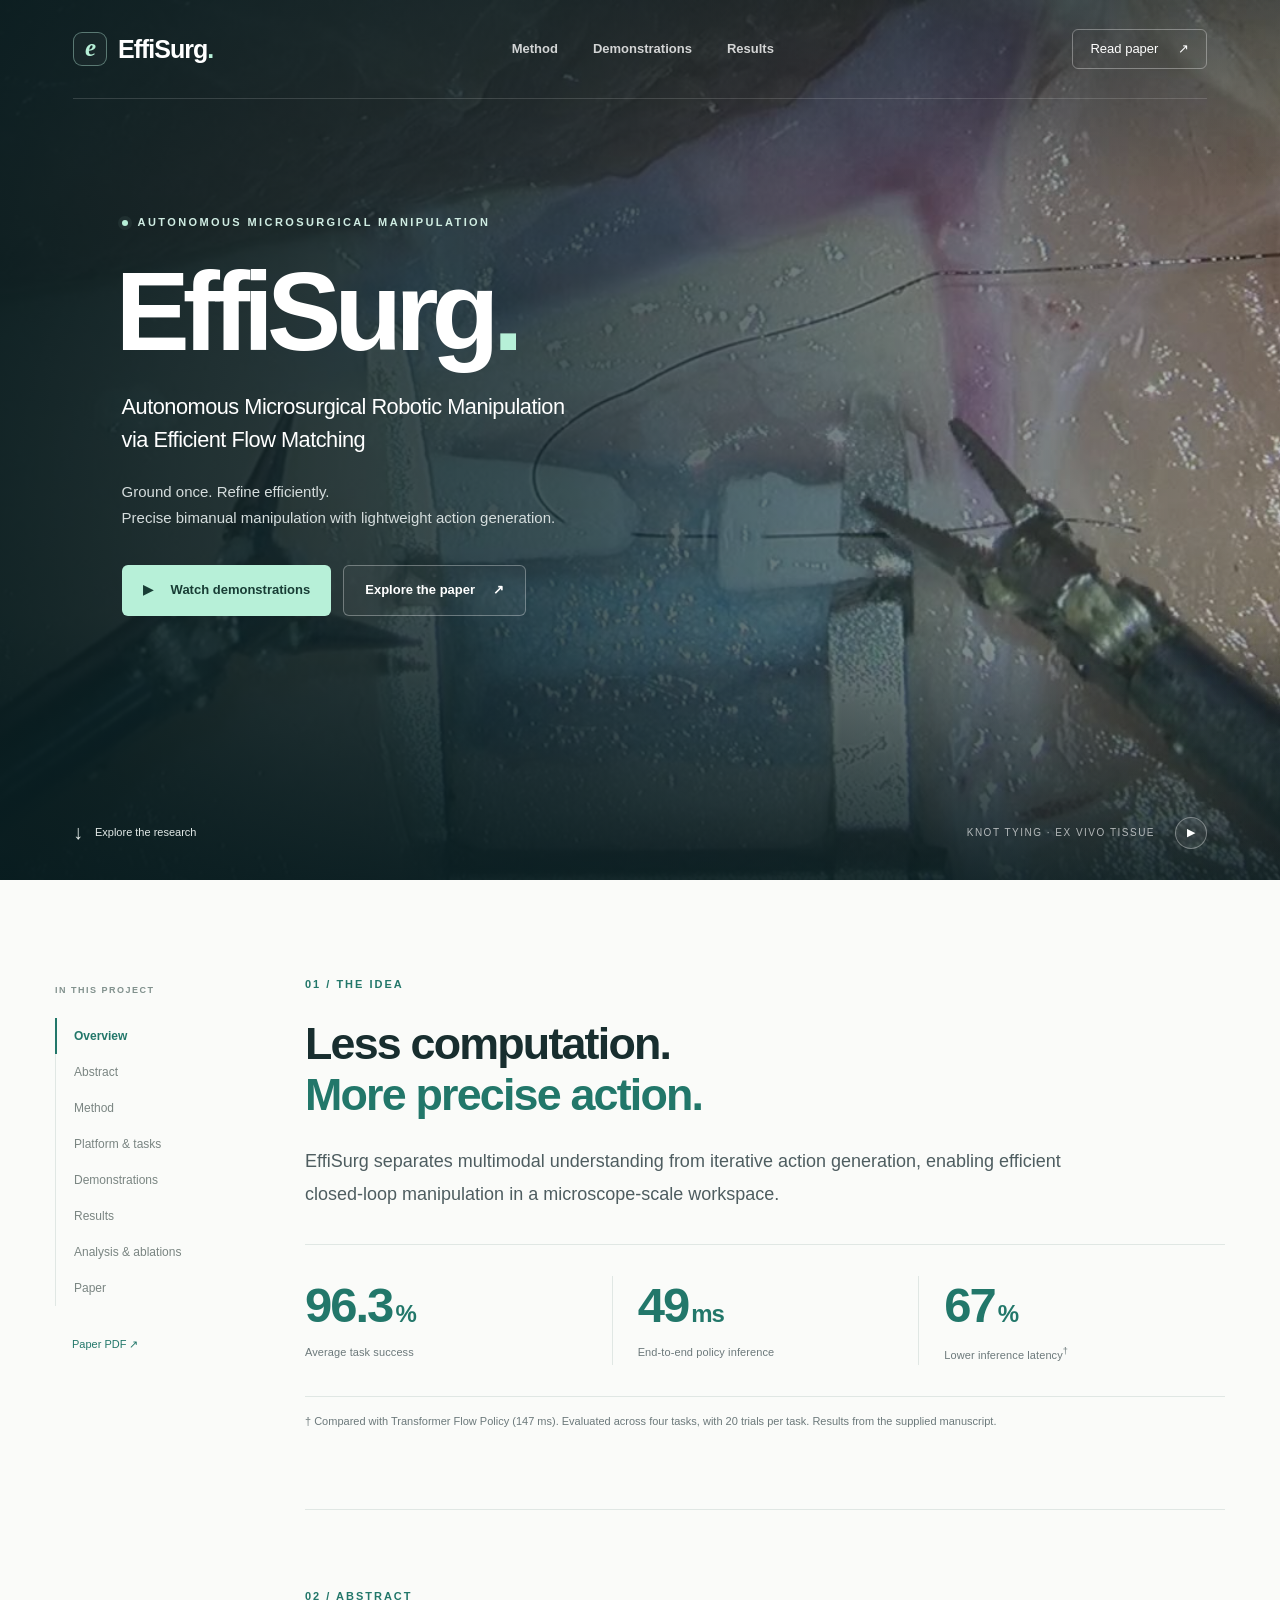
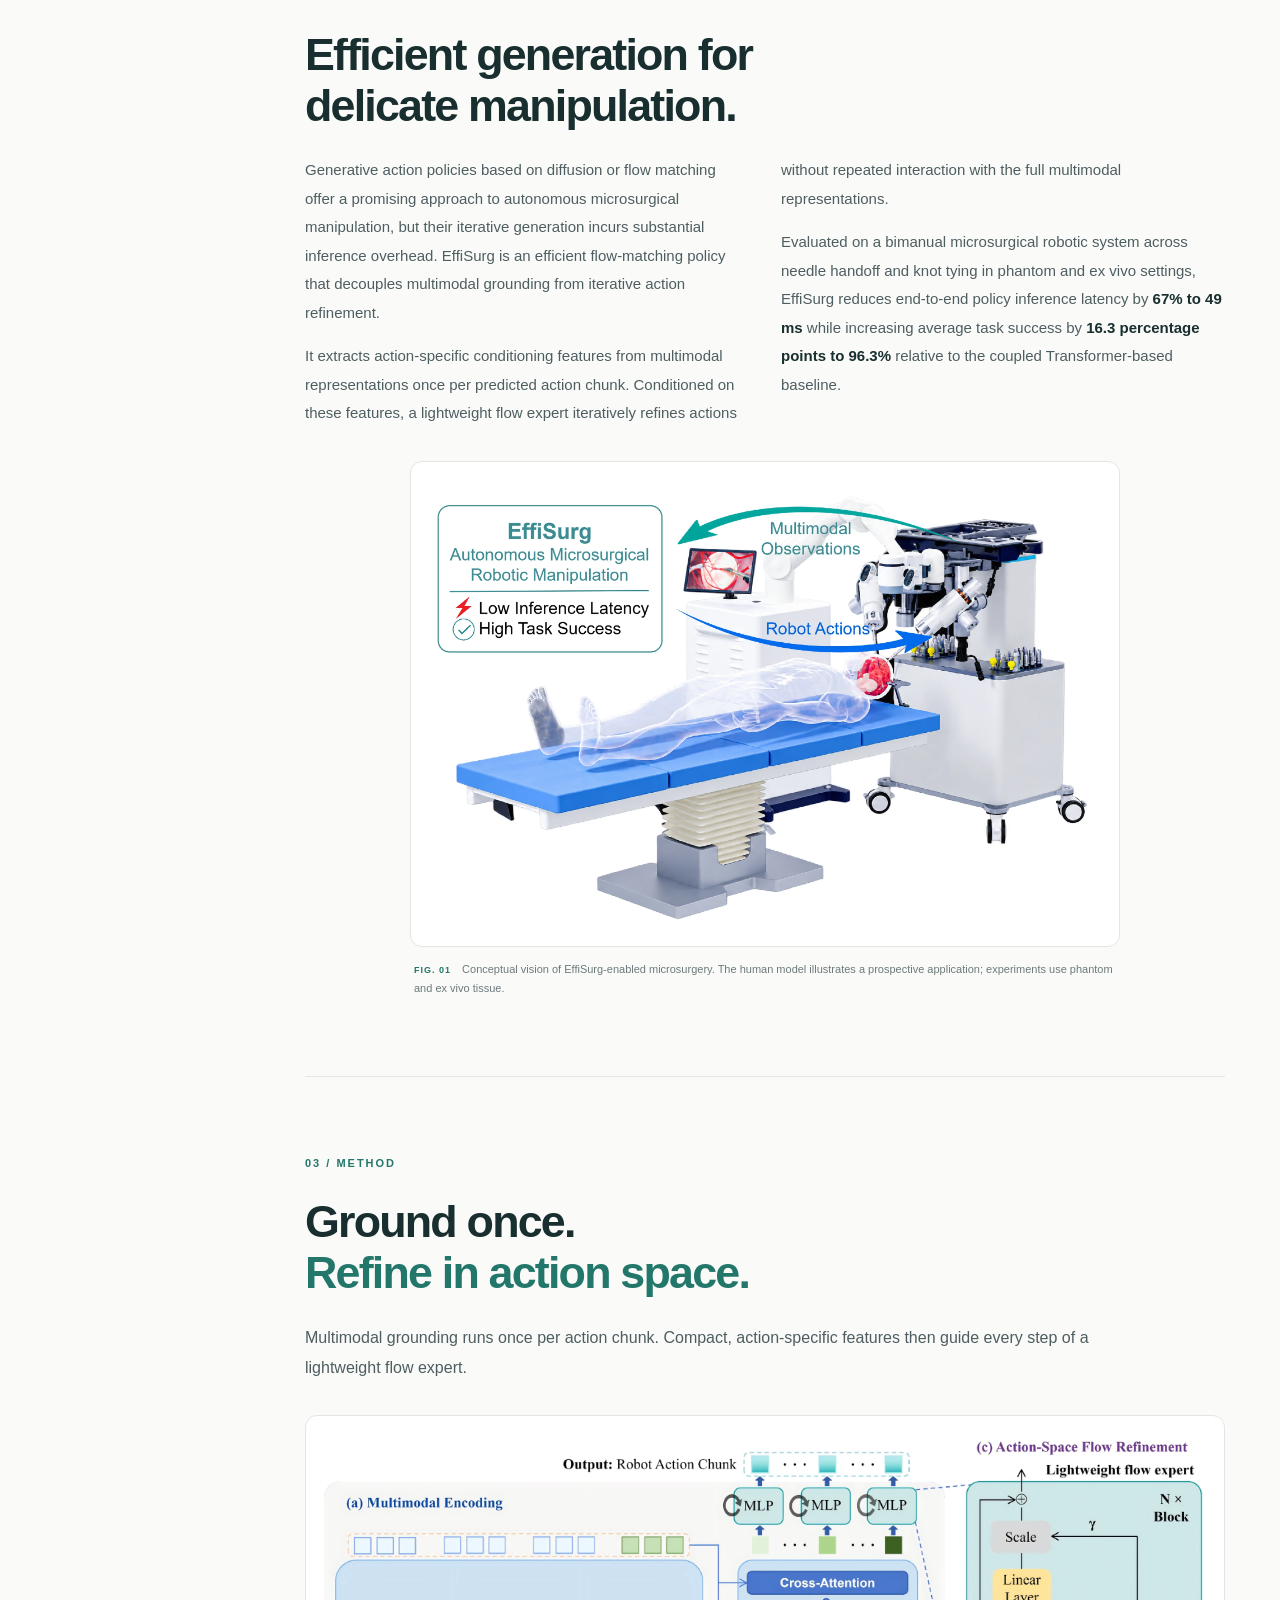
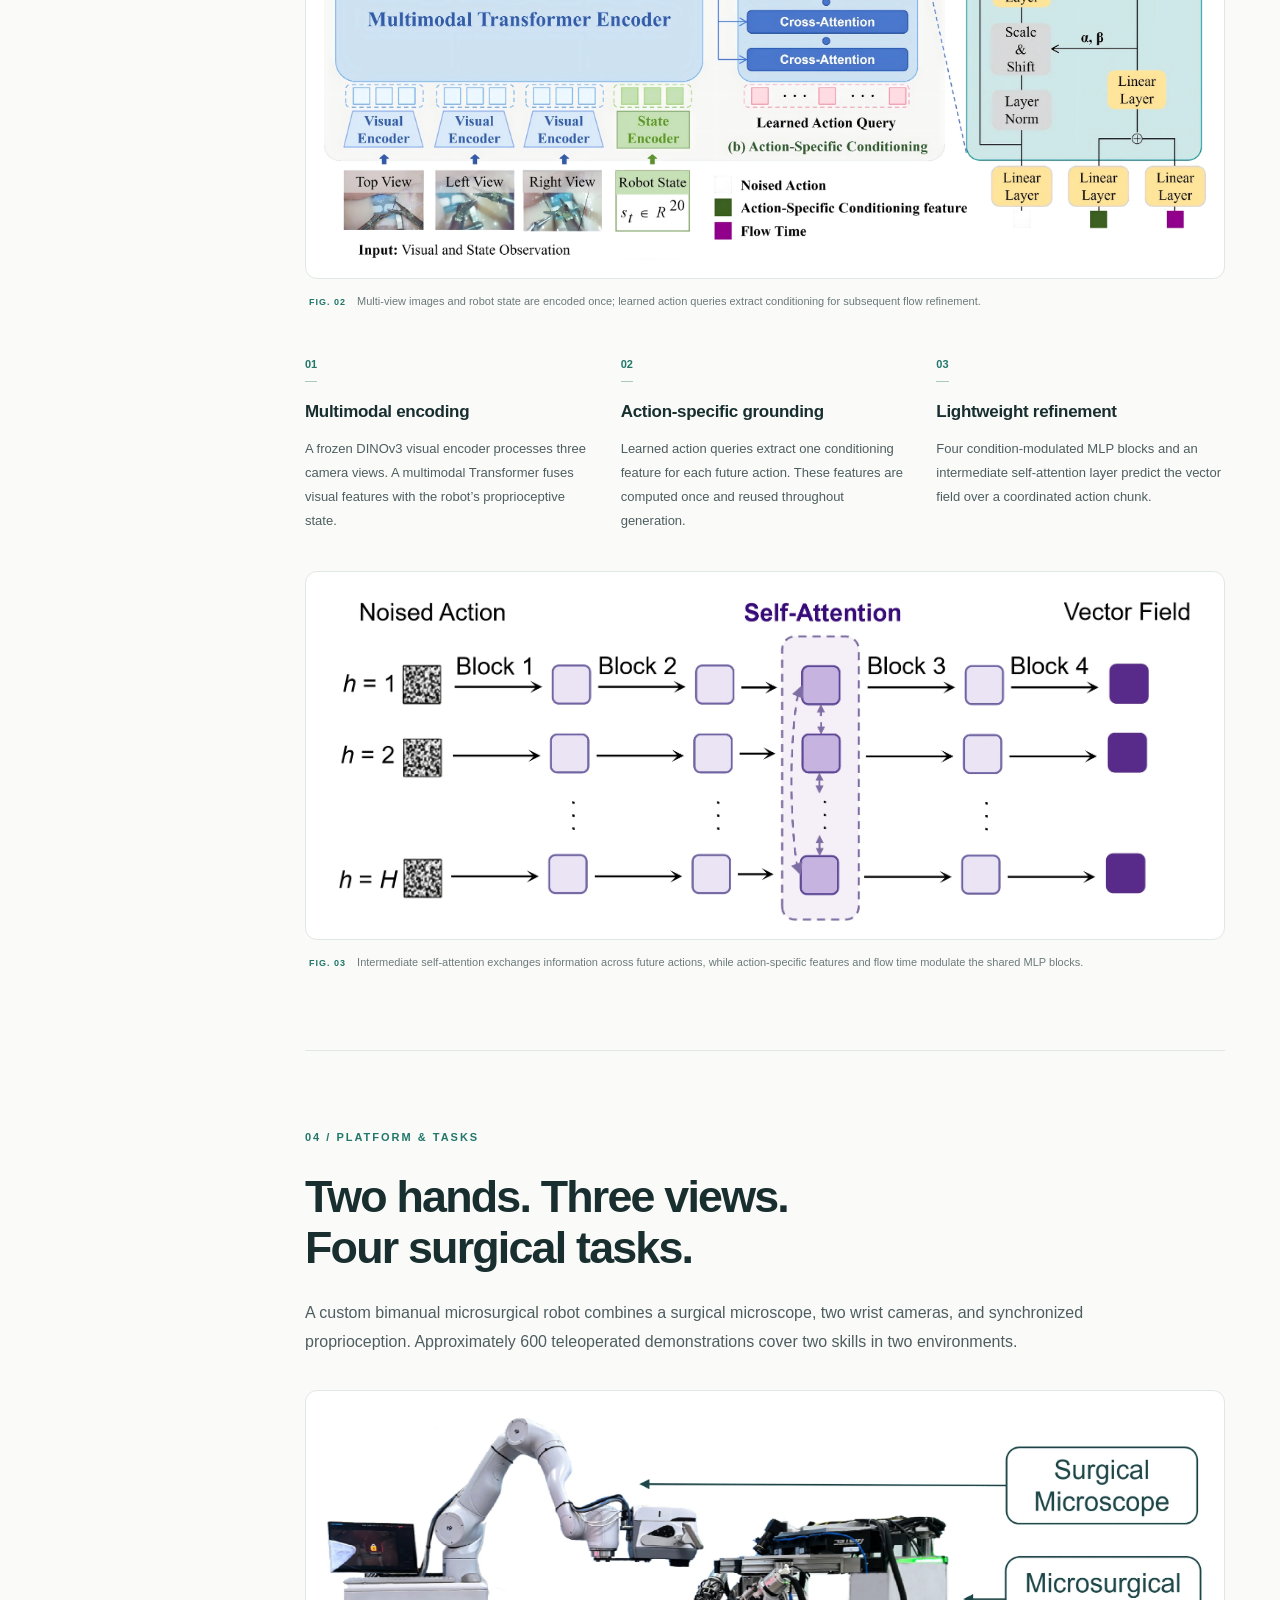
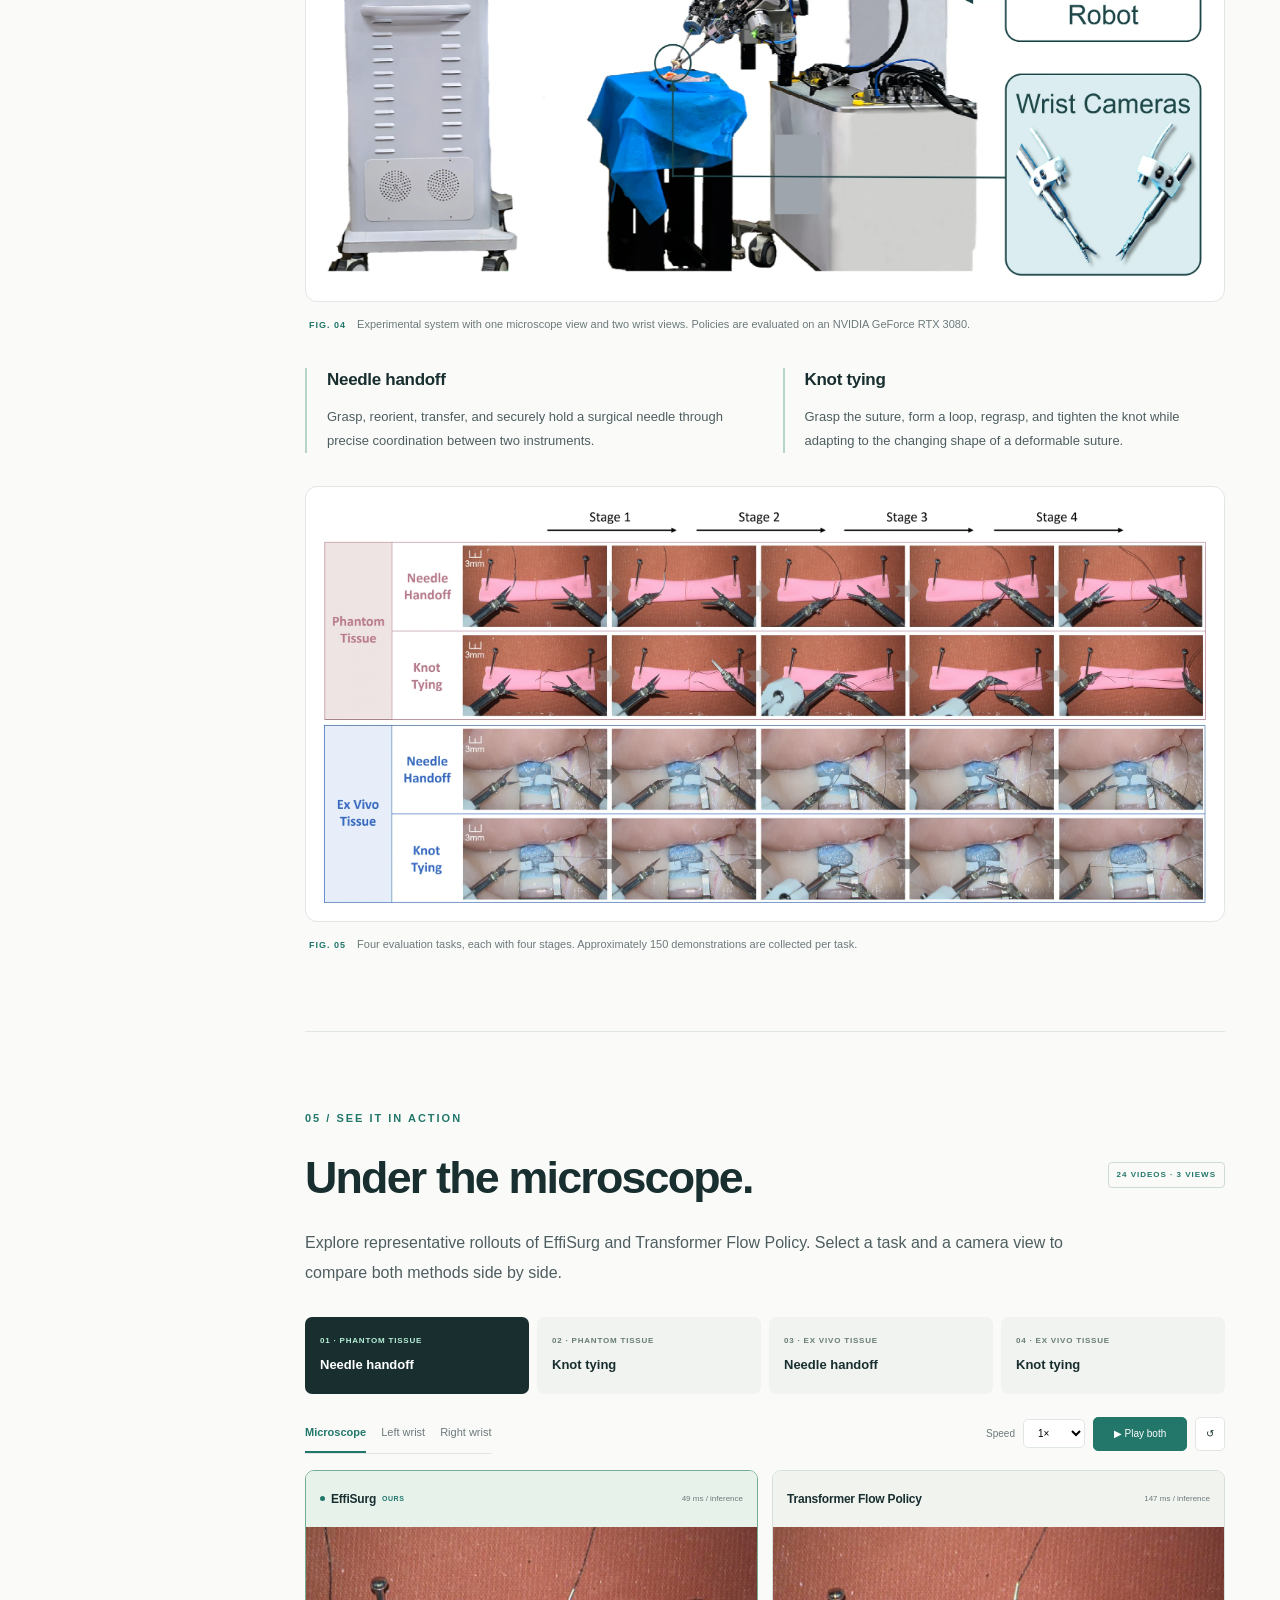
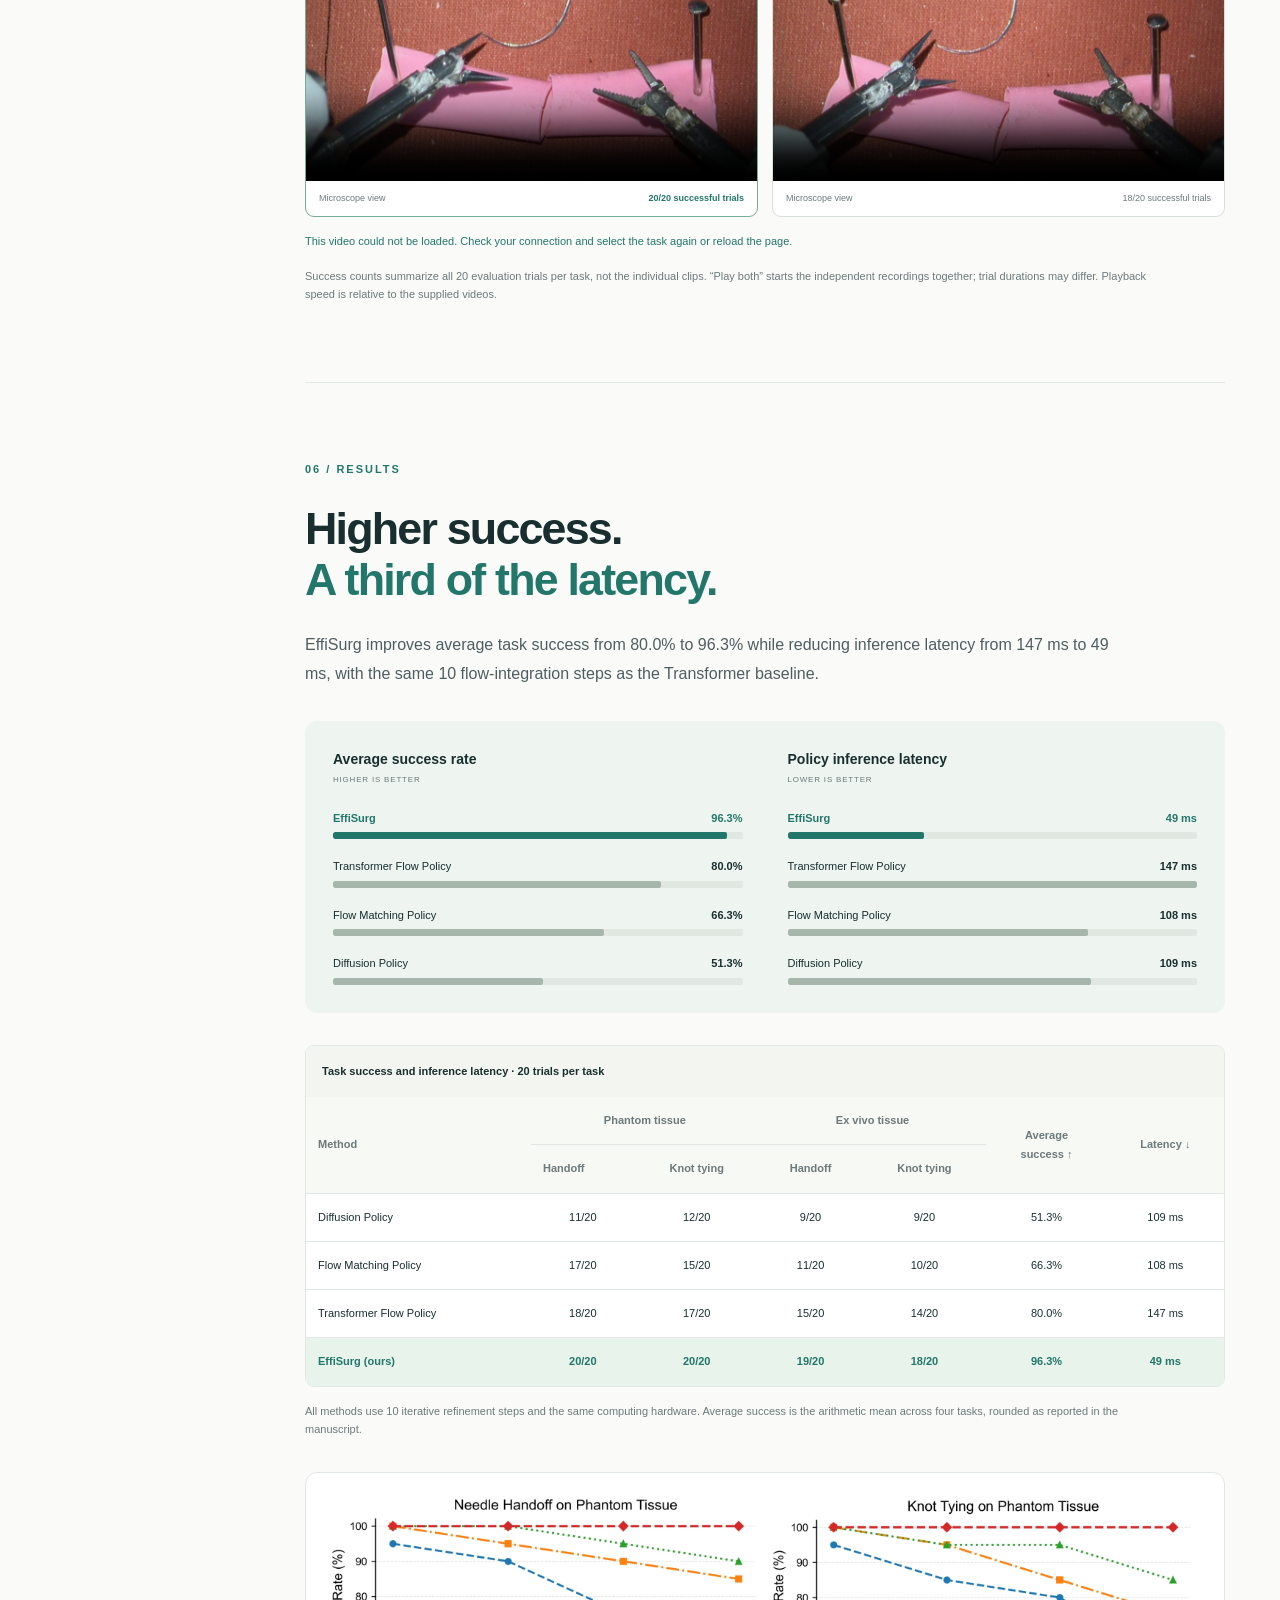
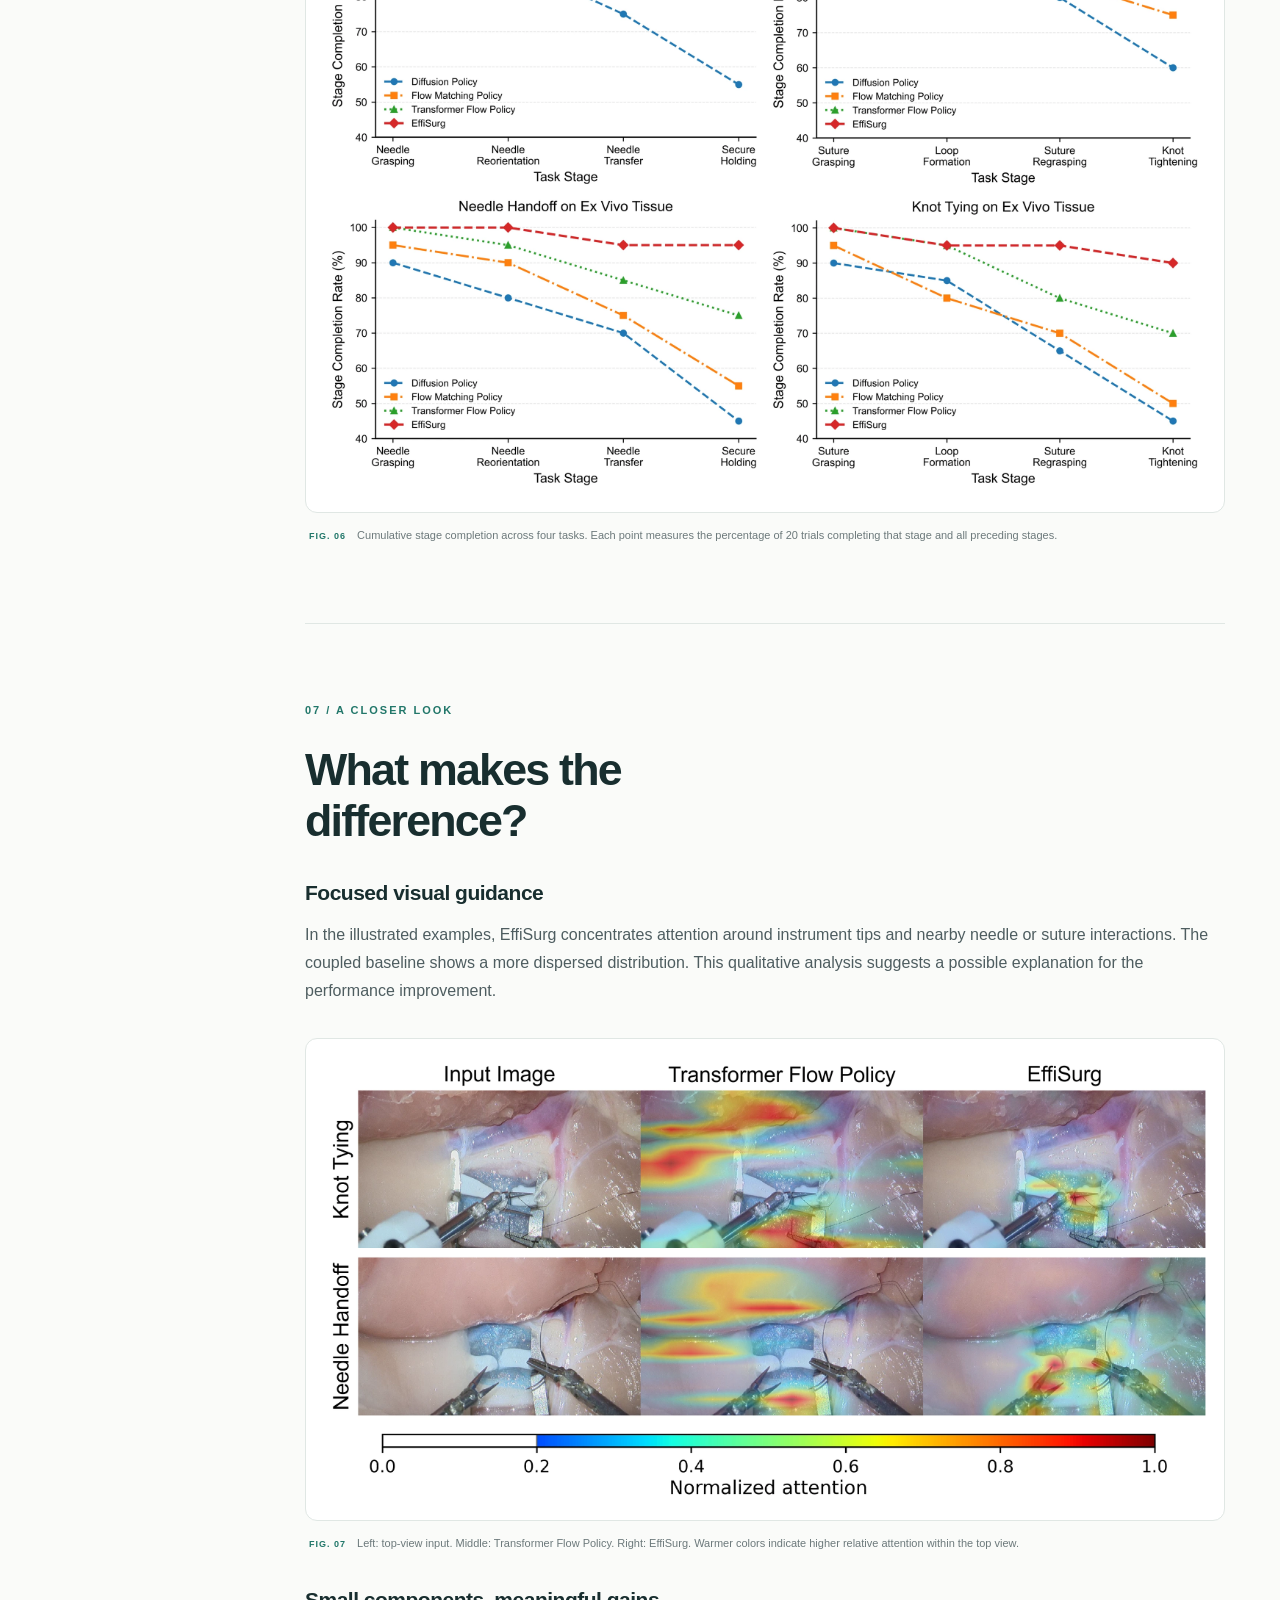
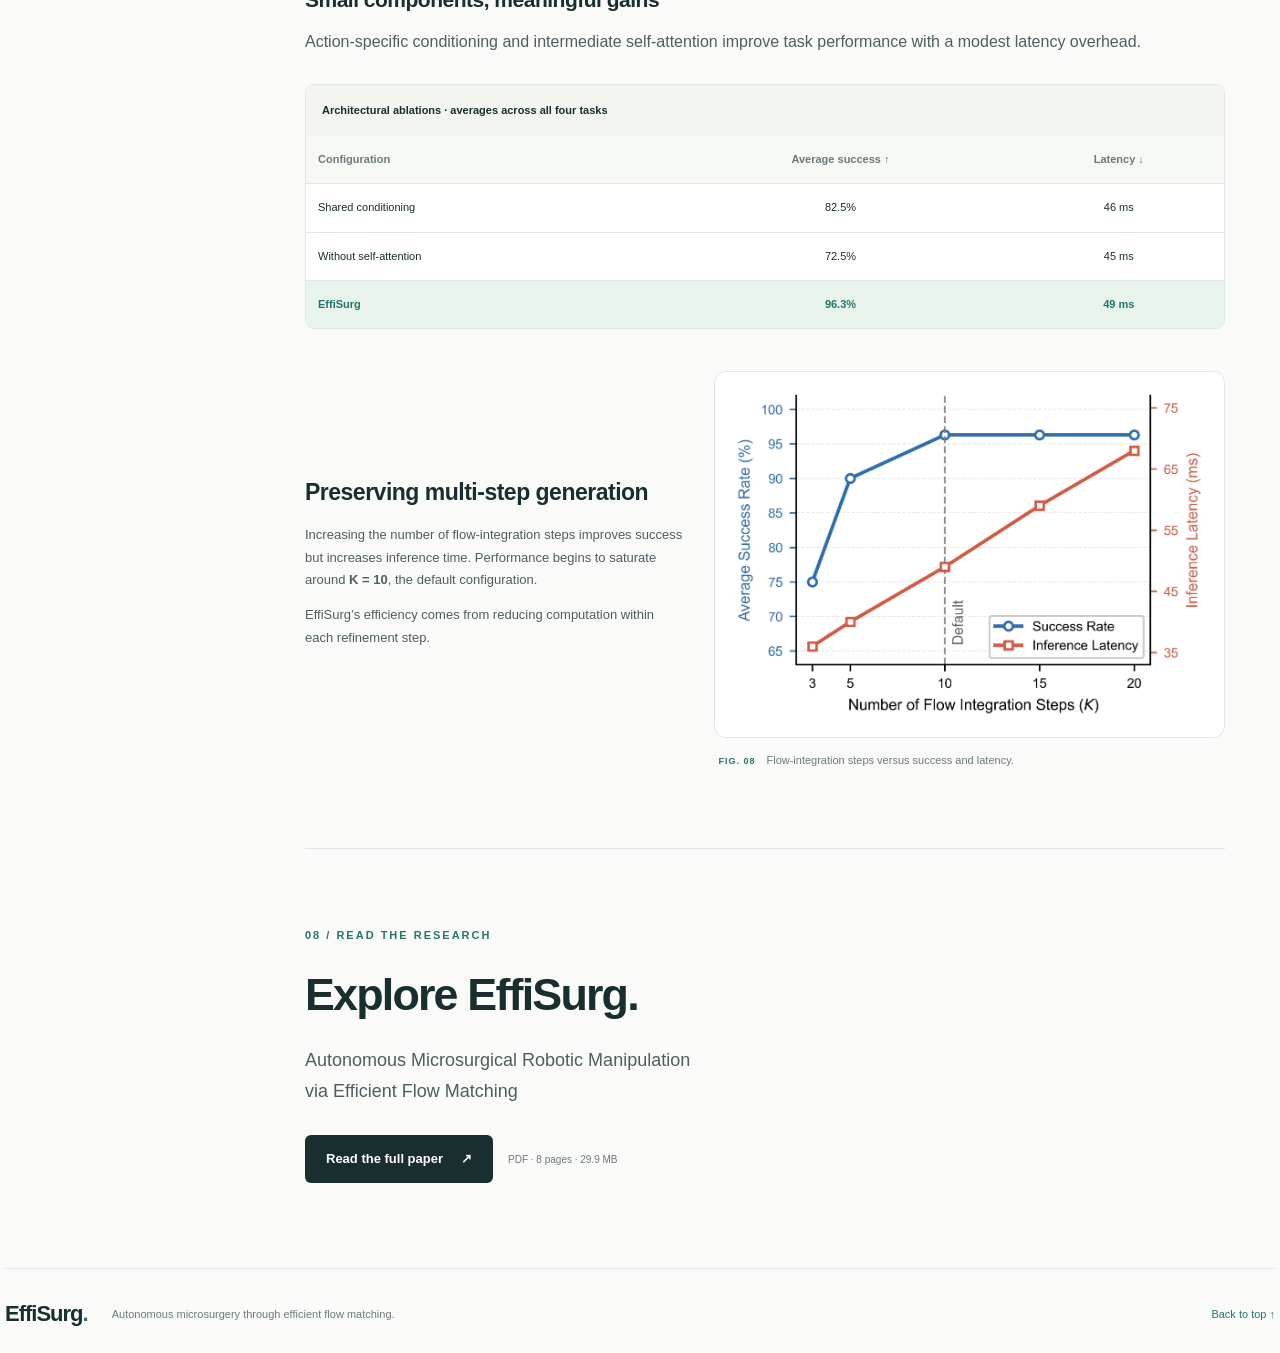
==== commit 9e799077: "Update task videos and feature ex vivo knot tying in hero" ====
--- a/EffiSurg/index.html
+++ b/EffiSurg/index.html
@@ -11,15 +11,15 @@
   <meta property="og:description" content="Ground once. Refine efficiently. 96.3% success, 49 ms inference, four microsurgical tasks.">
   <meta property="og:type" content="website">
   <meta property="og:url" content="https://mingxinrobotics.github.io/EffiSurg/">
-  <meta property="og:image" content="https://mingxinrobotics.github.io/EffiSurg/assets/posters/phantom-handoff-ours-microscope.jpg">
+  <meta property="og:image" content="https://mingxinrobotics.github.io/EffiSurg/assets/posters/phantom-handoff-ours-microscope.jpg?v=20260914-video-new">
   <link rel="icon" href="assets/favicon.svg" type="image/svg+xml">
   <link rel="stylesheet" href="styles.css">
-  <script defer src="app.js"></script>
+  <script defer src="app.js?v=20260914-video-new"></script>
 </head>
 <body>
   <a class="skip-link" href="#overview">Skip to content</a>
   <header class="hero" id="top">
-    <video class="hero-video" muted loop playsinline preload="none" poster="assets/posters/phantom-handoff-ours-microscope.jpg" aria-label="EffiSurg performing needle handoff on phantom tissue"></video>
+    <video class="hero-video" muted loop playsinline preload="none" poster="assets/posters/hero.jpg?v=20260914-video-new" aria-label="EffiSurg performing knot tying on ex vivo tissue"></video>
     <div class="hero-shade"></div>
     <nav class="top-nav" aria-label="Primary navigation">
       <a class="wordmark" href="#top"><span class="brand-icon" aria-hidden="true">e</span>EffiSurg<span class="brand-dot">.</span></a>
@@ -33,7 +33,7 @@
       <p class="hero-description">Ground once. Refine efficiently.<br>Precise bimanual manipulation with lightweight action generation.</p>
       <div class="hero-actions"><a class="button primary" href="#demos"><span aria-hidden="true">▶</span> Watch demonstrations</a><a class="button glass" href="EiffSurg.pdf" target="_blank" rel="noopener">Explore the paper <span aria-hidden="true">↗</span></a></div>
     </div>
-    <div class="hero-bottom"><a class="scroll-cue" href="#overview"><span aria-hidden="true">↓</span> Explore the research</a><span class="hero-caption">NEEDLE HANDOFF · PHANTOM TISSUE</span><button id="hero-toggle" class="hero-toggle" type="button" aria-label="Play background video">▶</button></div>
+    <div class="hero-bottom"><a class="scroll-cue" href="#overview"><span aria-hidden="true">↓</span> Explore the research</a><span class="hero-caption">KNOT TYING · EX VIVO TISSUE</span><button id="hero-toggle" class="hero-toggle" type="button" aria-label="Play background video">▶</button></div>
   </header>
 
   <div class="paper-layout">
@@ -79,11 +79,11 @@
         </div>
         <div class="demo-toolbar"><div class="view-selector" role="group" aria-label="Select camera view"><button type="button" data-view="microscope" aria-pressed="true">Microscope</button><button type="button" data-view="left" aria-pressed="false">Left wrist</button><button type="button" data-view="right" aria-pressed="false">Right wrist</button></div><div class="playback-controls"><label for="playback-rate">Speed</label><select id="playback-rate"><option value="0.5">0.5×</option><option value="1" selected>1×</option><option value="2">2×</option></select><button type="button" id="play-both">▶ Play both</button><button type="button" id="restart-both" aria-label="Restart both videos">↺</button></div></div>
         <div class="comparison-grid">
-          <article class="video-card ours"><div class="video-heading"><h3><span class="status-dot"></span>EffiSurg <span class="method-label">OURS</span></h3><span>49 ms / inference</span></div><video id="ours-video" controls muted playsinline preload="none" poster="assets/posters/phantom-handoff-ours-microscope.jpg" aria-label="EffiSurg needle handoff on phantom tissue, microscope view"></video><div class="video-footer"><span class="camera-label">Microscope view</span><span id="ours-success">20/20 successful trials</span></div></article>
-          <article class="video-card"><div class="video-heading"><h3>Transformer Flow Policy</h3><span>147 ms / inference</span></div><video id="baseline-video" controls muted playsinline preload="none" poster="assets/posters/phantom-handoff-baseline-microscope.jpg" aria-label="Transformer Flow Policy needle handoff on phantom tissue, microscope view"></video><div class="video-footer"><span class="camera-label">Microscope view</span><span id="baseline-success">18/20 successful trials</span></div></article>
+          <article class="video-card ours"><div class="video-heading"><h3><span class="status-dot"></span>EffiSurg <span class="method-label">OURS</span></h3><span>49 ms / inference</span></div><video id="ours-video" controls muted playsinline preload="none" poster="assets/posters/phantom-handoff-ours-microscope.jpg?v=20260914-video-new" aria-label="EffiSurg needle handoff on phantom tissue, microscope view"></video><div class="video-footer"><span class="camera-label">Microscope view</span><span id="ours-success">20/20 successful trials</span></div></article>
+          <article class="video-card"><div class="video-heading"><h3>Transformer Flow Policy</h3><span>147 ms / inference</span></div><video id="baseline-video" controls muted playsinline preload="none" poster="assets/posters/phantom-handoff-baseline-microscope.jpg?v=20260914-video-new" aria-label="Transformer Flow Policy needle handoff on phantom tissue, microscope view"></video><div class="video-footer"><span class="camera-label">Microscope view</span><span id="baseline-success">18/20 successful trials</span></div></article>
         </div>
         <p id="demo-status" class="demo-status" role="status" aria-live="polite">Needle handoff on phantom tissue · Microscope view</p><p class="fine-print">Success counts summarize all 20 evaluation trials per task, not the individual clips. “Play both” starts the independent recordings together; trial durations may differ. Playback speed is relative to the supplied videos.</p>
-        <noscript><p>Enable JavaScript to switch between all 24 videos. <a href="assets/video/phantom-handoff-ours-microscope.mp4">Watch EffiSurg needle handoff</a> · <a href="assets/video/phantom-handoff-baseline-microscope.mp4">Watch the baseline</a>.</p></noscript>
+        <noscript><p>Enable JavaScript to switch between all 24 videos. <a href="assets/video/phantom-handoff-ours-microscope.mp4?v=20260914-video-new">Watch EffiSurg needle handoff</a> · <a href="assets/video/phantom-handoff-baseline-microscope.mp4?v=20260914-video-new">Watch the baseline</a>.</p></noscript>
       </section>
 
       <section id="results" class="section">
@@ -104,6 +104,6 @@
       <section id="paper" class="section paper-section"><p class="eyebrow">08 / READ THE RESEARCH</p><h2>Explore EffiSurg.</h2><p>Autonomous Microsurgical Robotic Manipulation<br>via Efficient Flow Matching</p><a class="button dark" href="EiffSurg.pdf" target="_blank" rel="noopener">Read the full paper <span aria-hidden="true">↗</span></a><span class="pdf-meta">PDF · 8 pages · 29.9 MB</span></section>
     </main>
   </div>
-  <footer class="site-footer"><a class="wordmark" href="#top">EffiSurg<span class="brand-dot">.</span></a><p>Autonomous microsurgery through efficient flow matching.</p><a href="#top">Back to top ↑</a><p class="reference-credit">Page structure inspired by <a href="https://awilekong.github.io/ResTacVLA/" target="_blank" rel="noopener">ResTacVLA</a>.</p></footer>
+  <footer class="site-footer"><a class="wordmark" href="#top">EffiSurg<span class="brand-dot">.</span></a><p>Autonomous microsurgery through efficient flow matching.</p><a href="#top">Back to top ↑</a></footer>
 </body>
 </html>
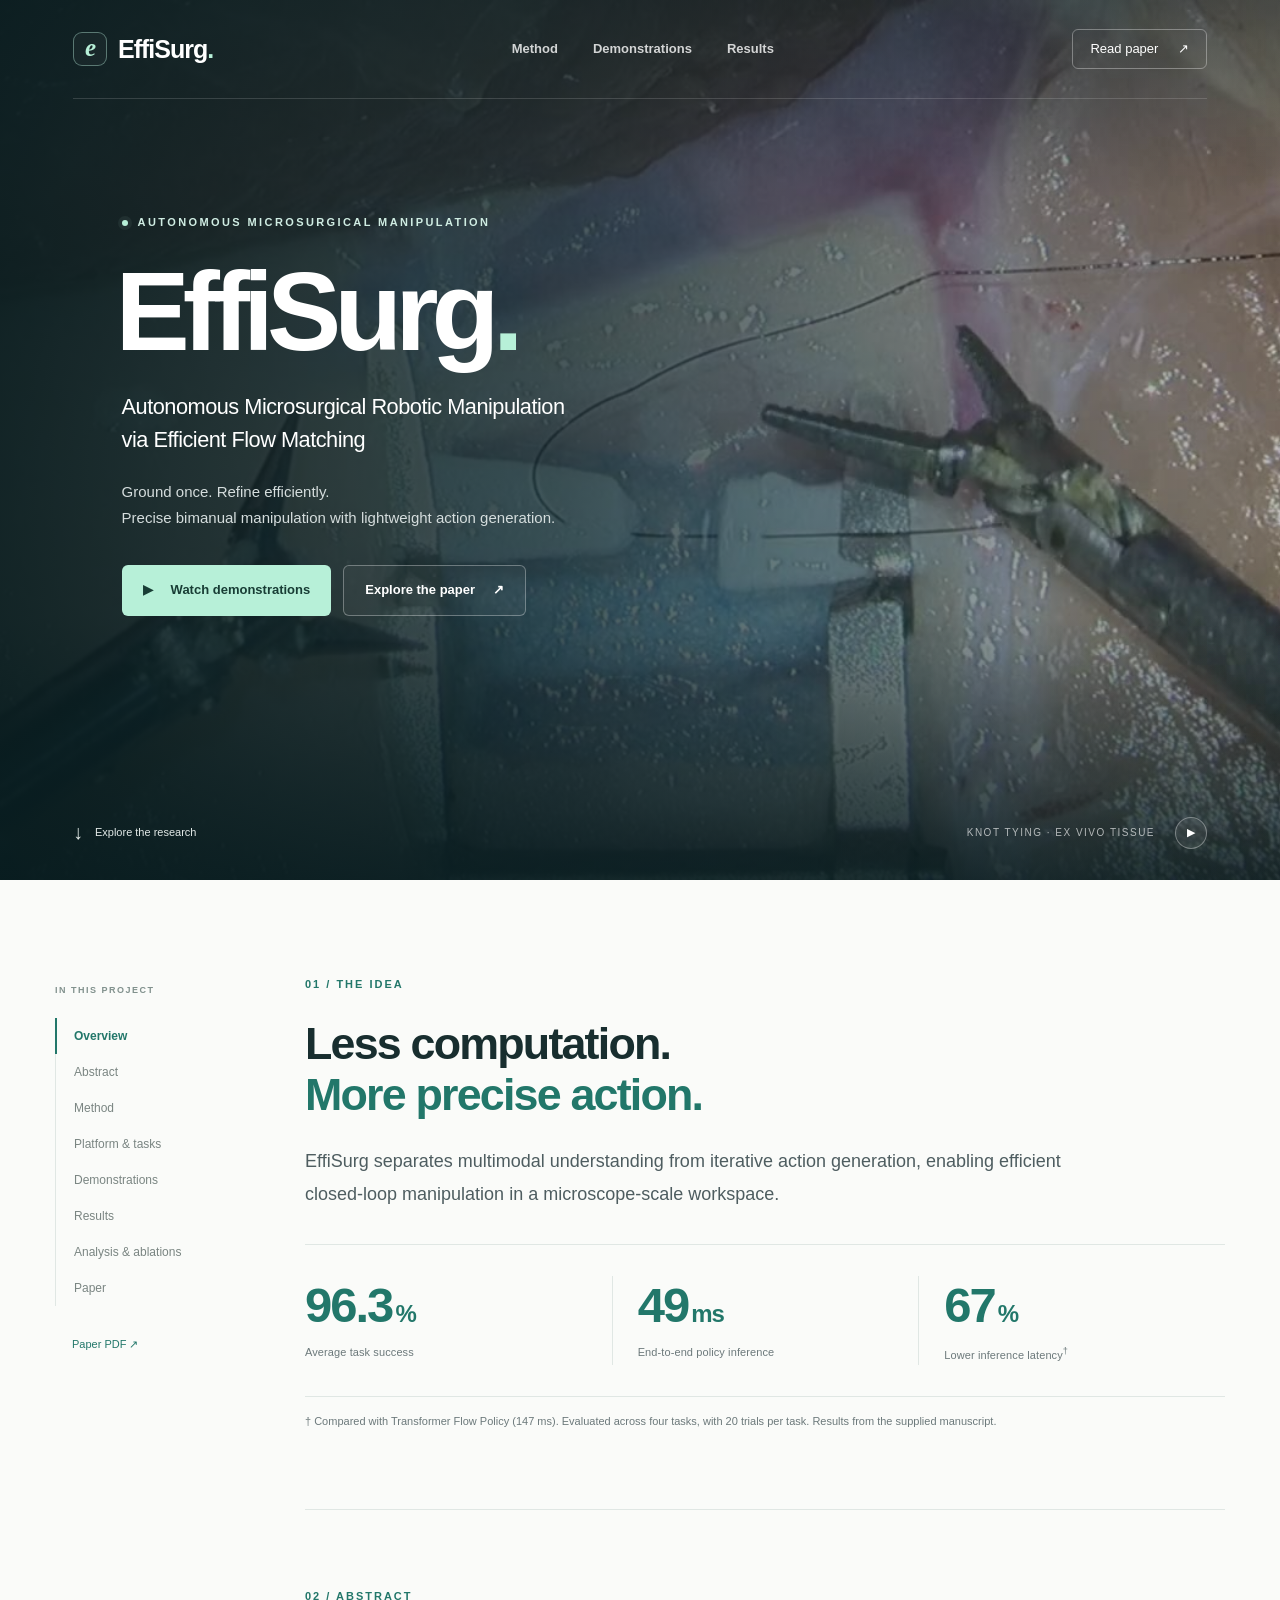
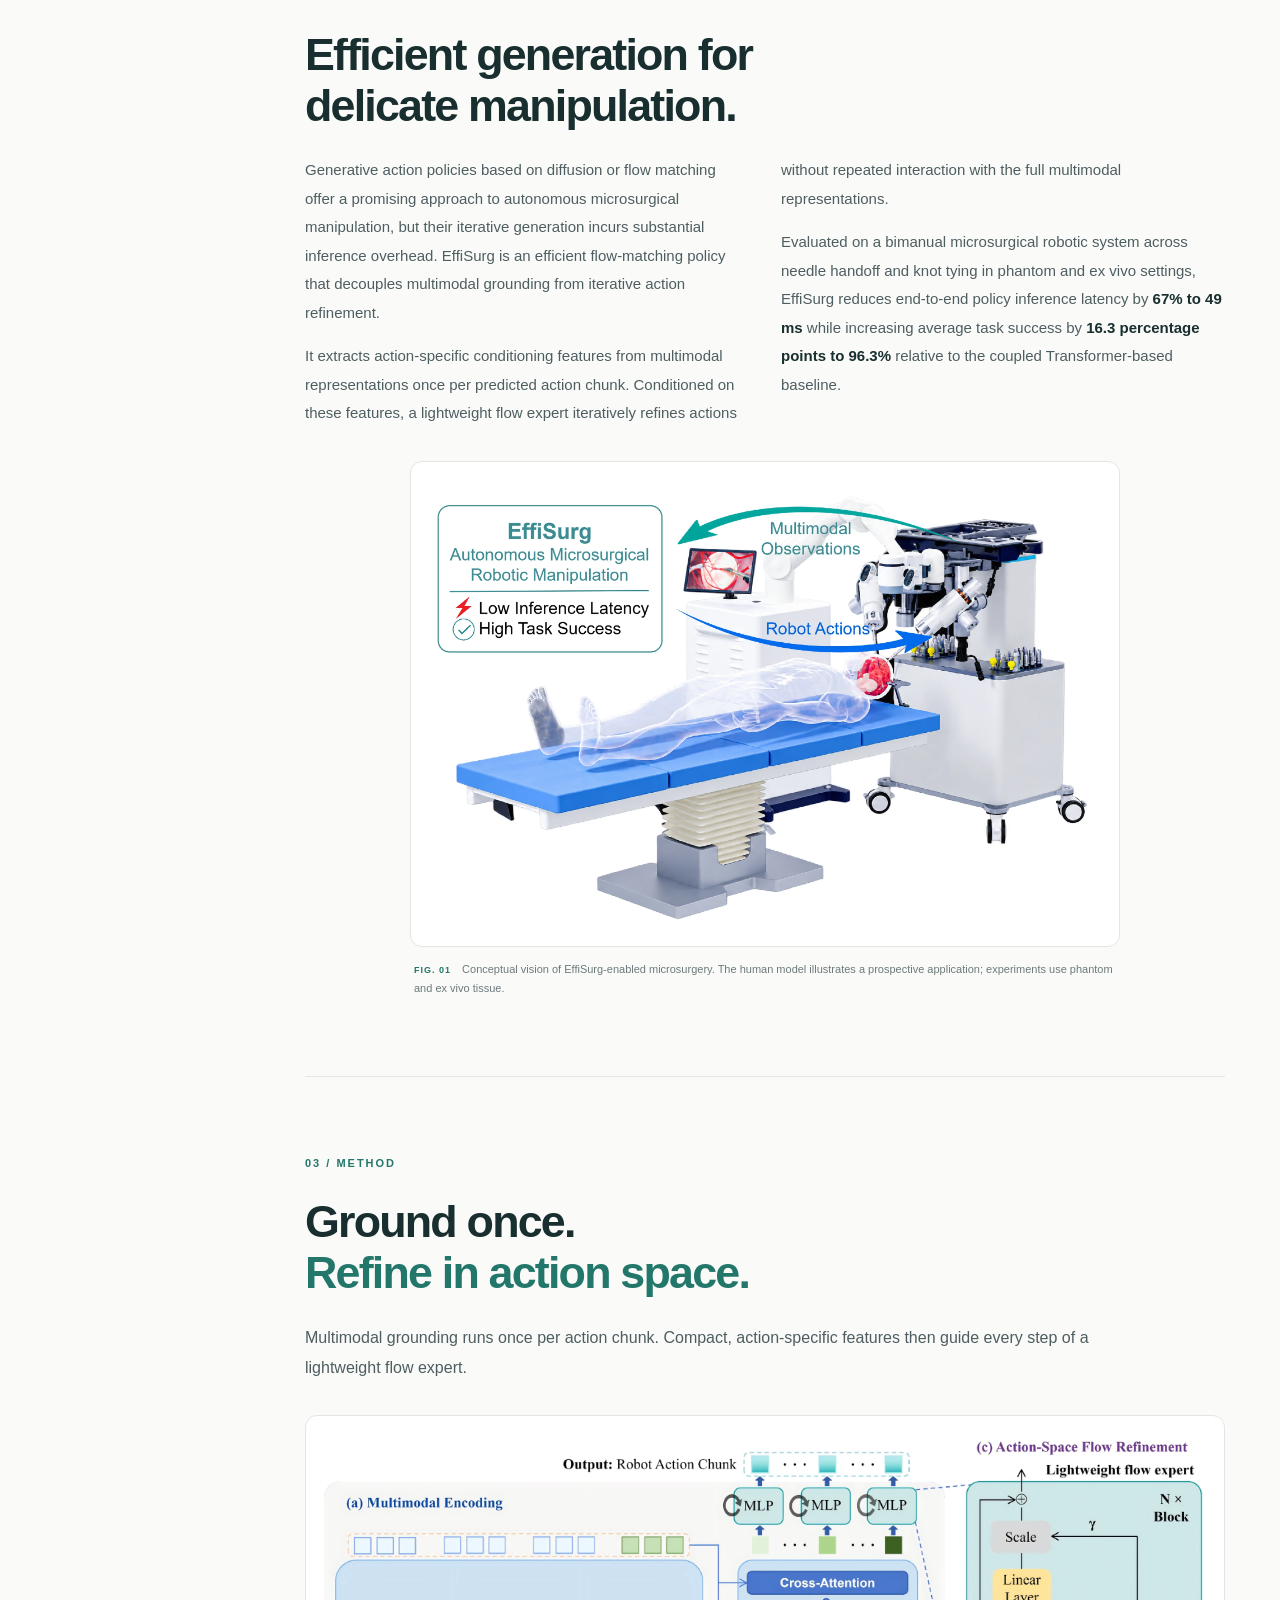
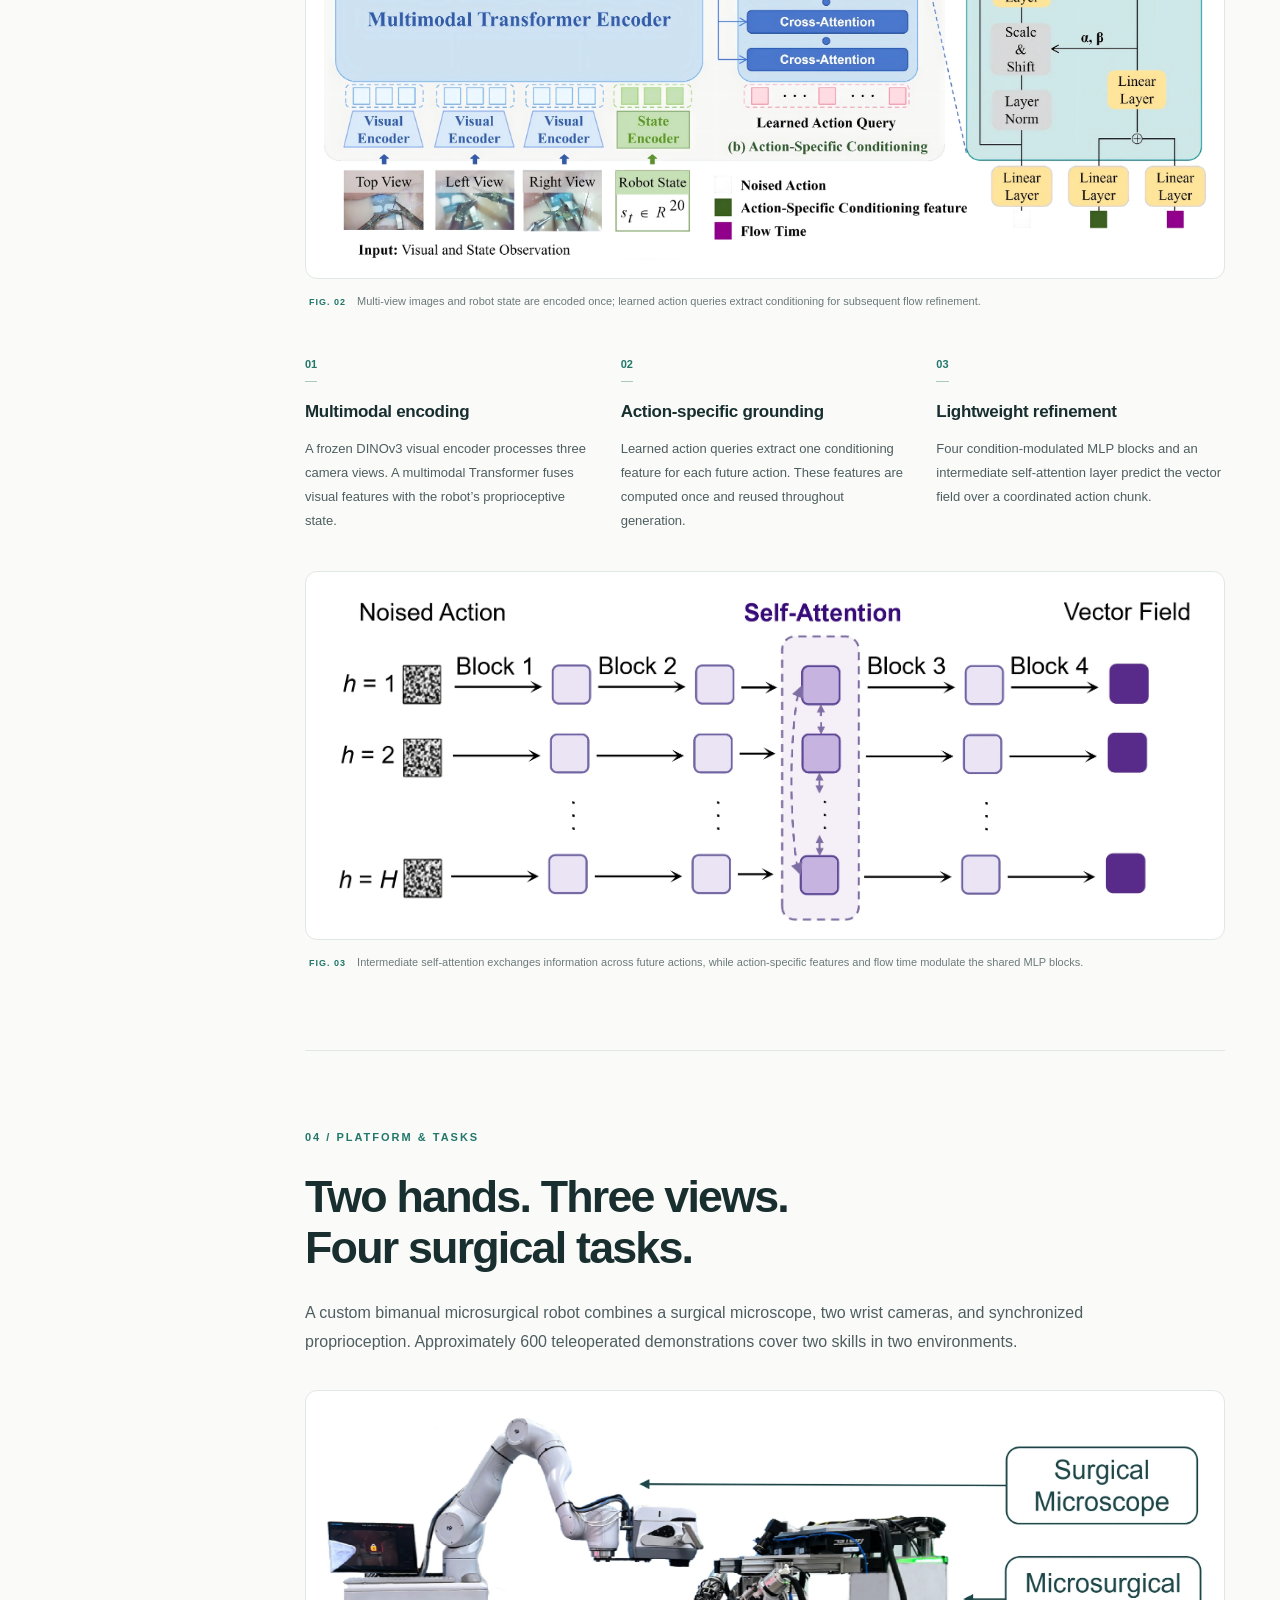
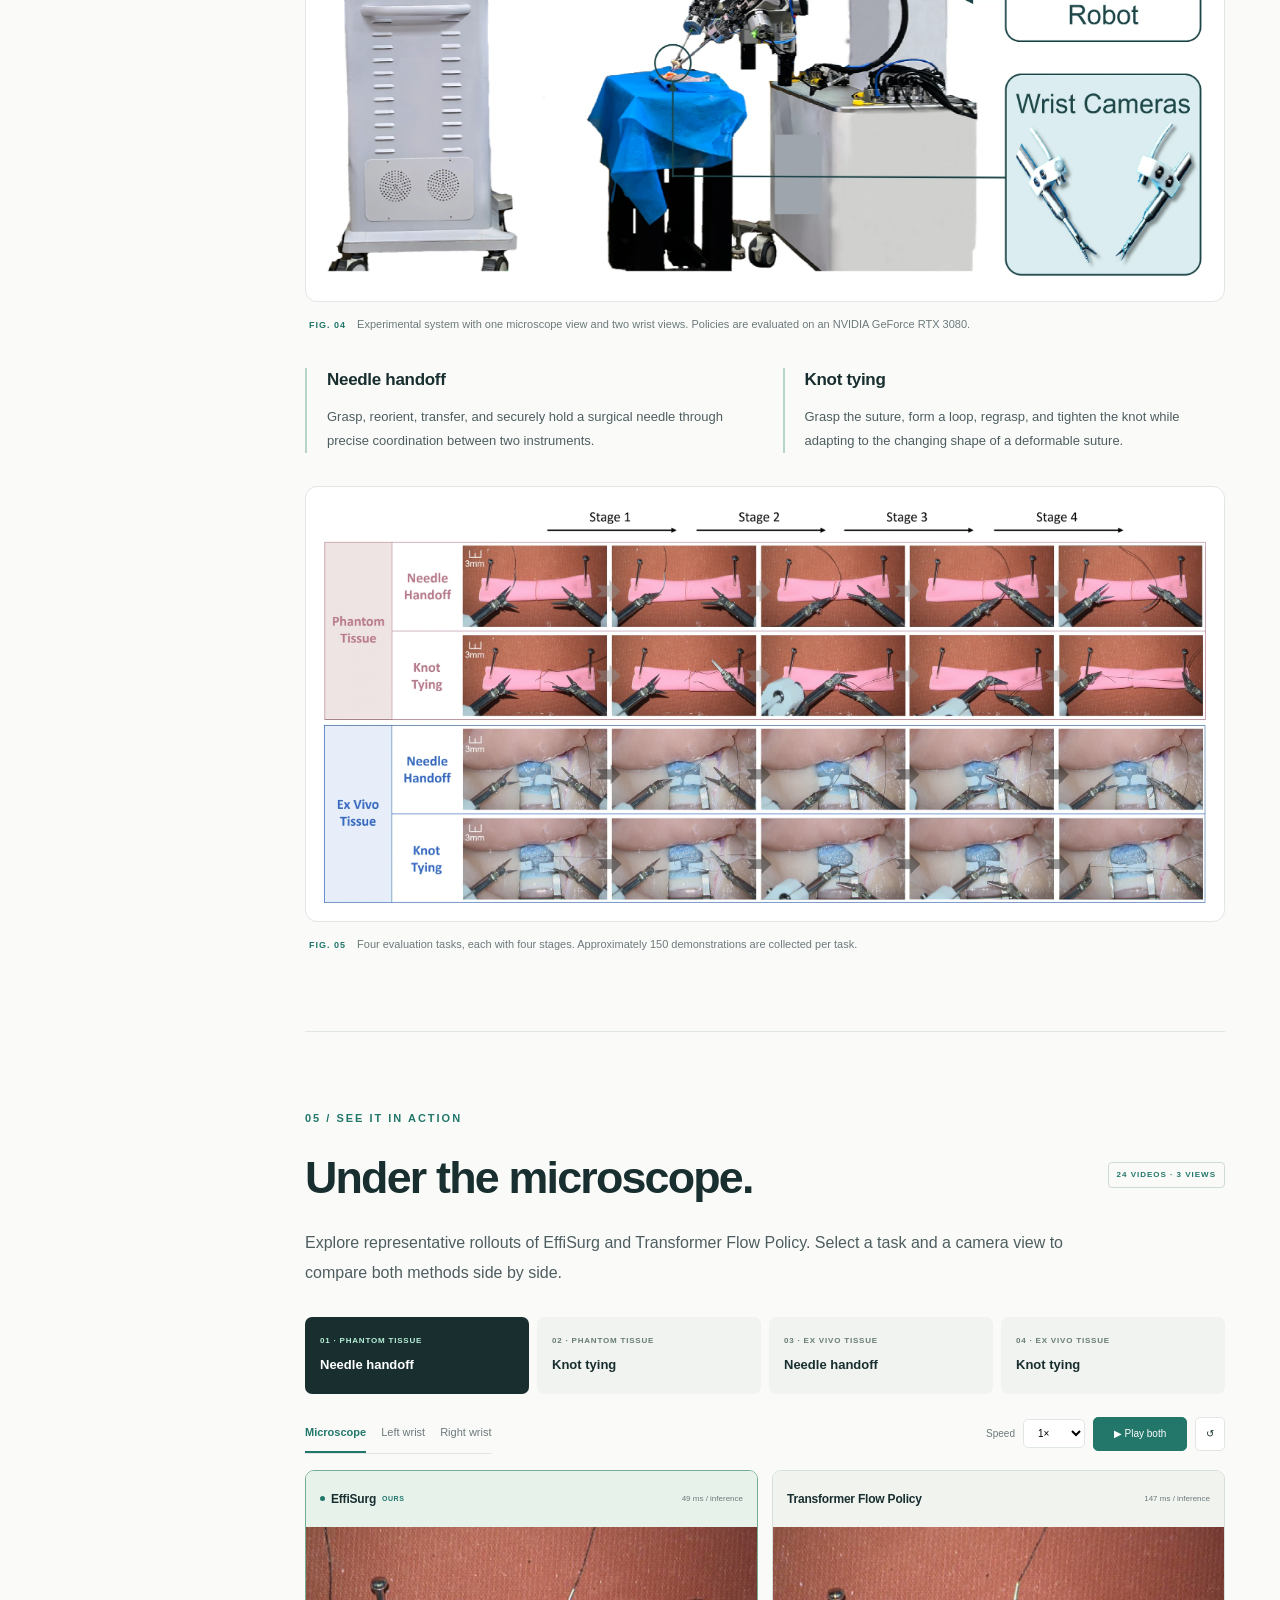
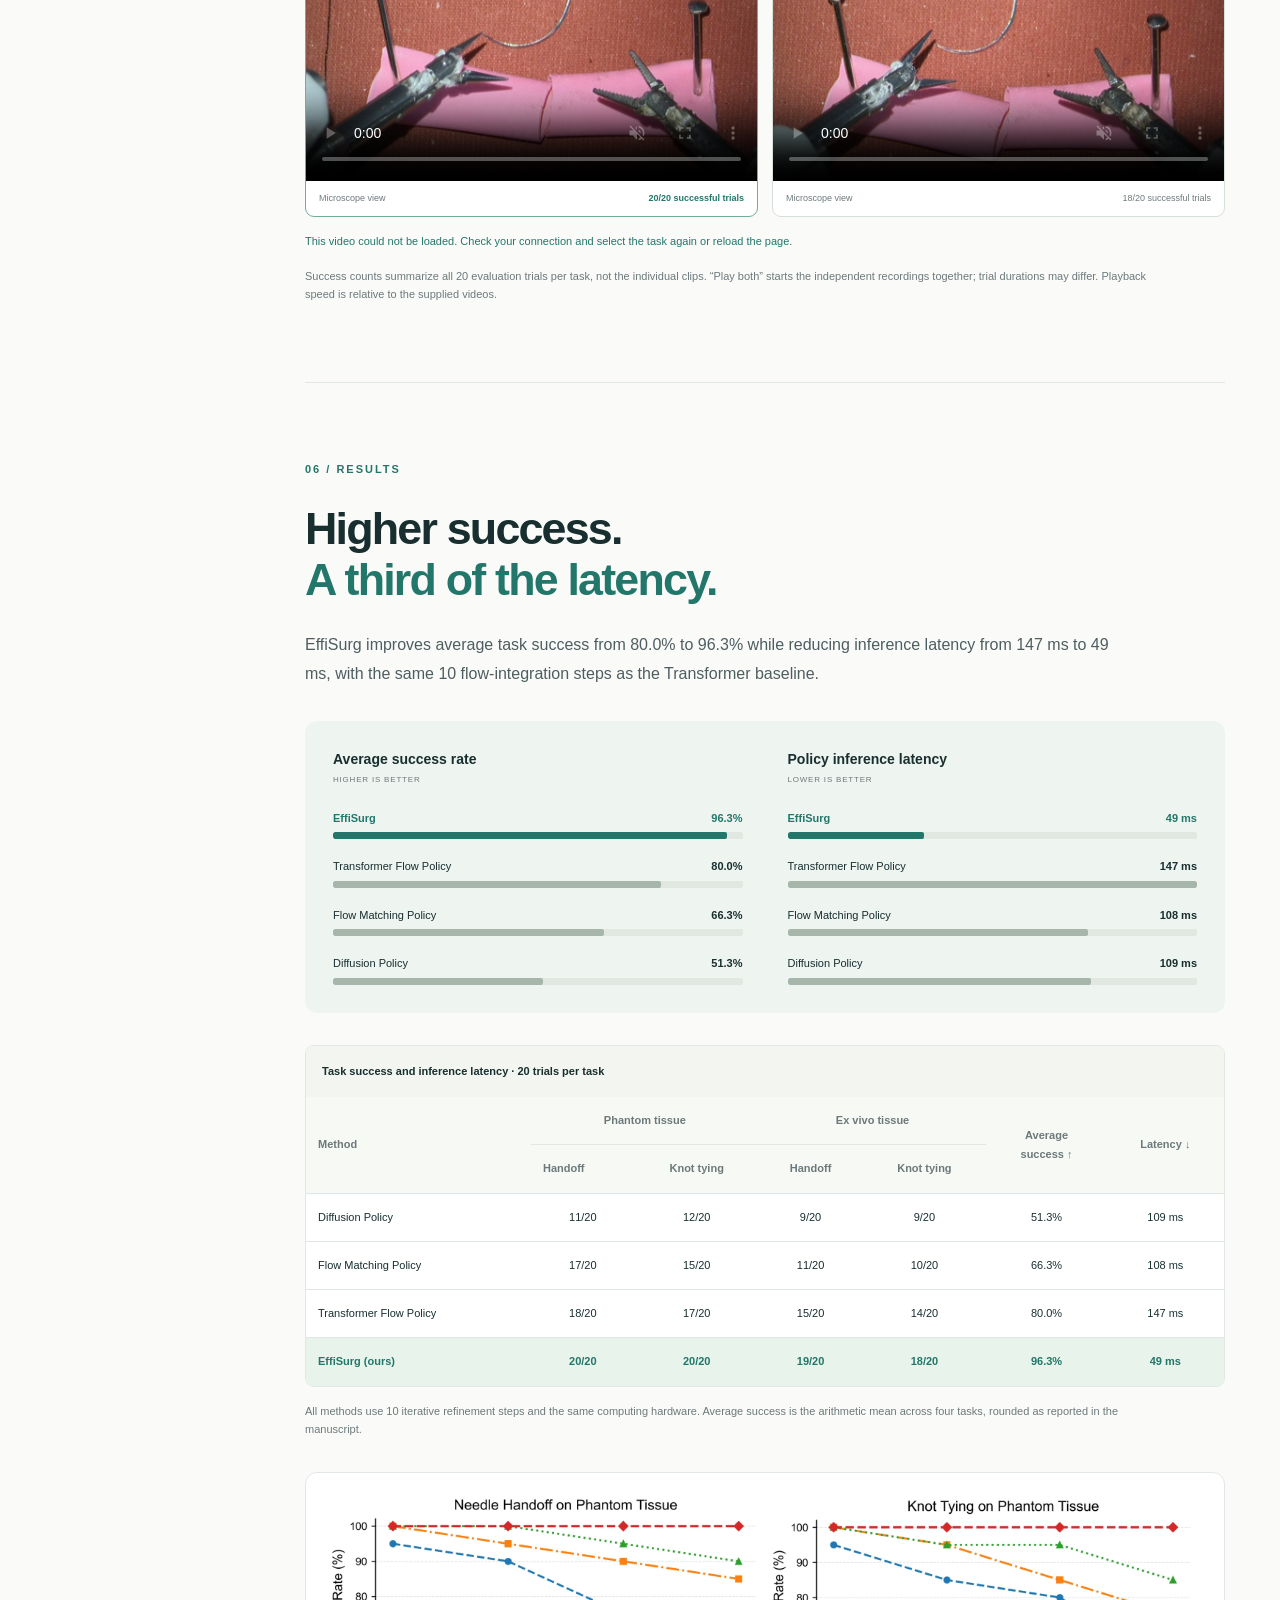
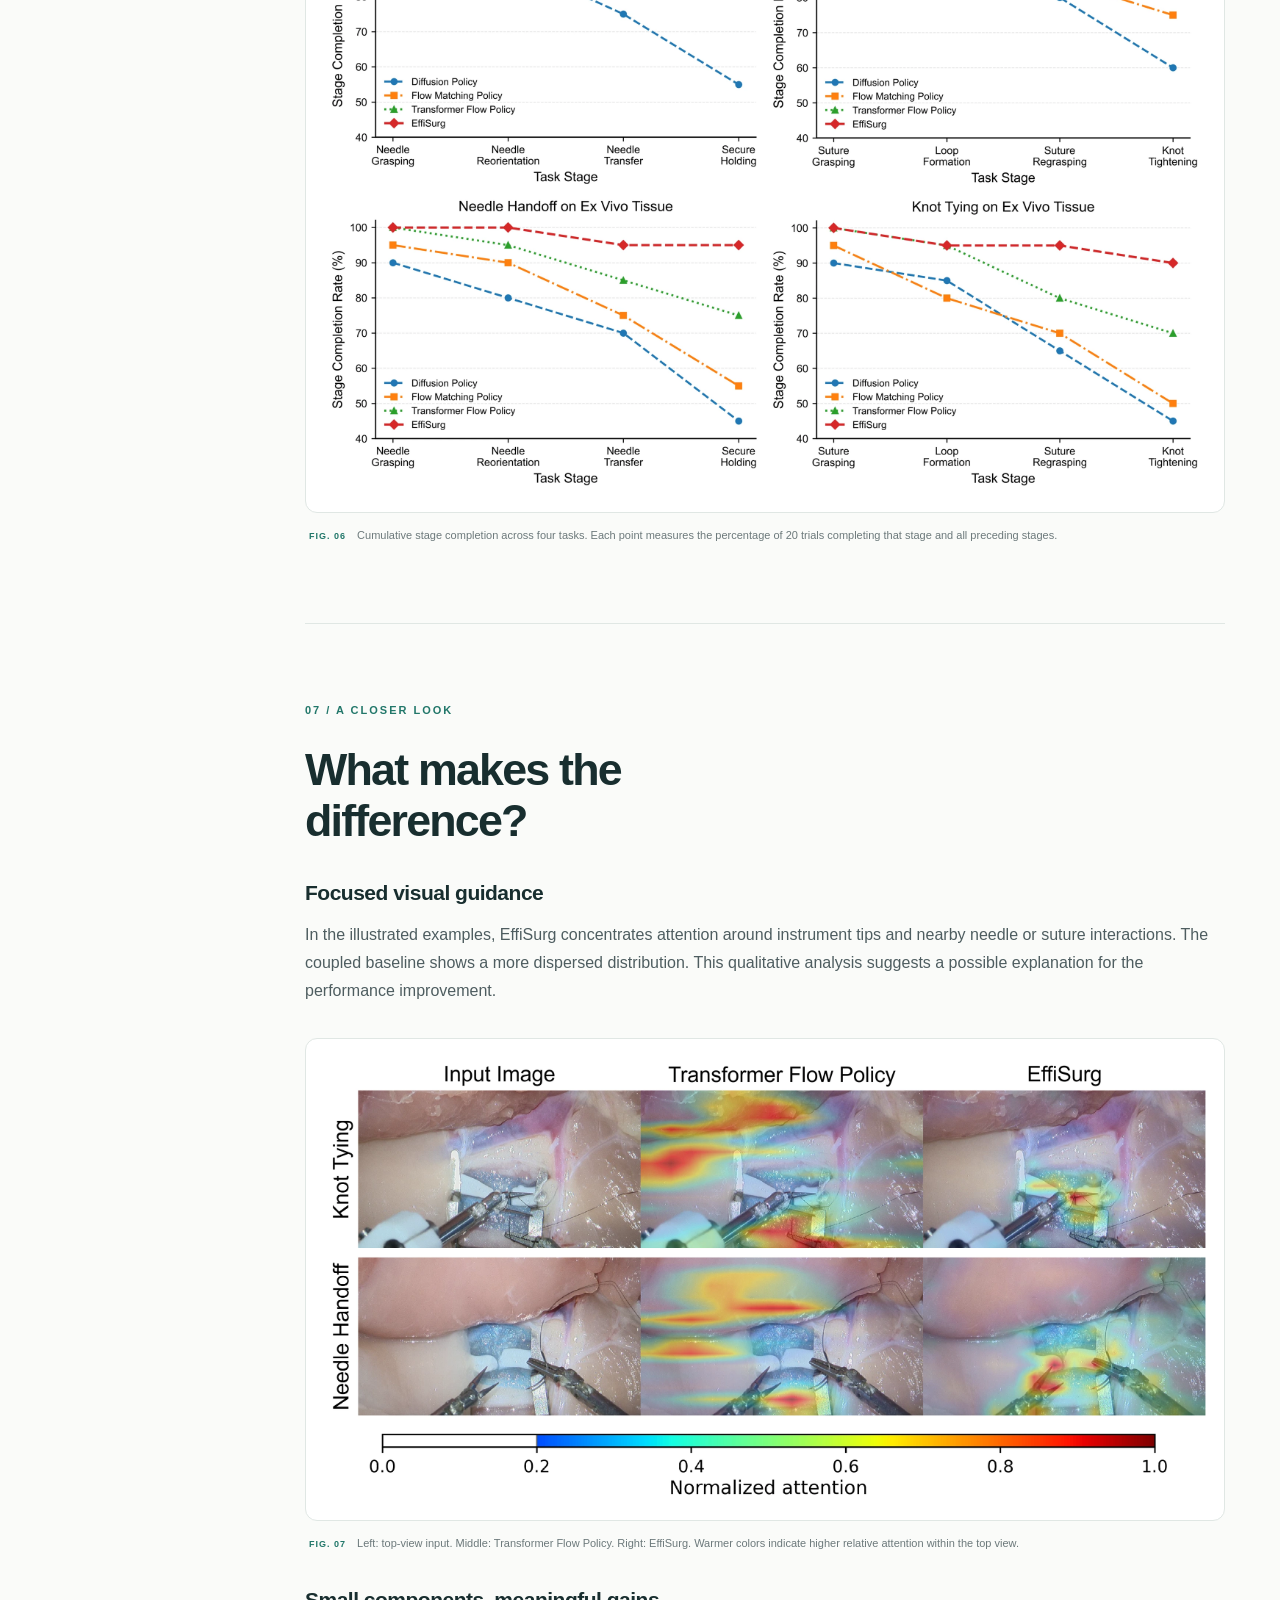
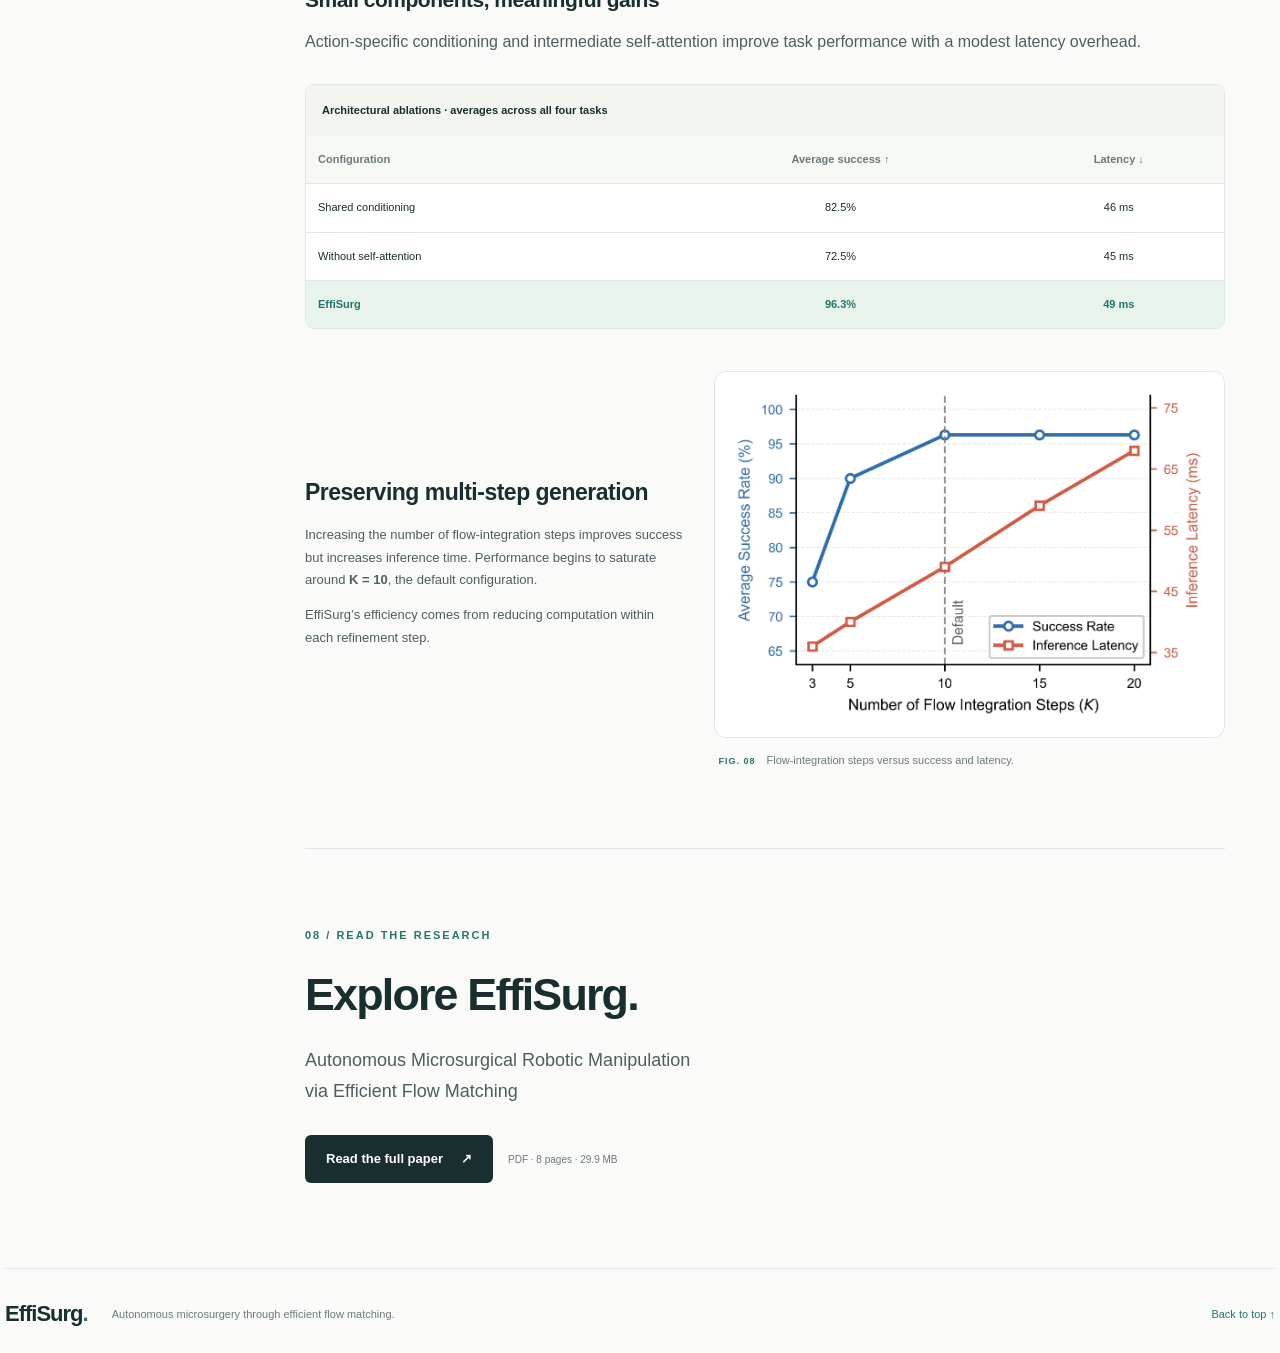
==== commit ae740c86: "Refresh EffiSurg knot-tying recordings and hero" ====
--- a/EffiSurg/index.html
+++ b/EffiSurg/index.html
@@ -11,15 +11,15 @@
   <meta property="og:description" content="Ground once. Refine efficiently. 96.3% success, 49 ms inference, four microsurgical tasks.">
   <meta property="og:type" content="website">
   <meta property="og:url" content="https://mingxinrobotics.github.io/EffiSurg/">
-  <meta property="og:image" content="https://mingxinrobotics.github.io/EffiSurg/assets/posters/phantom-handoff-ours-microscope.jpg?v=20260914-video-new">
+  <meta property="og:image" content="https://mingxinrobotics.github.io/EffiSurg/assets/posters/phantom-handoff-ours-microscope.jpg?v=video-00d590ebf0db">
   <link rel="icon" href="assets/favicon.svg" type="image/svg+xml">
   <link rel="stylesheet" href="styles.css">
-  <script defer src="app.js?v=20260914-video-new"></script>
+  <script defer src="app.js?v=video-00d590ebf0db"></script>
 </head>
 <body>
   <a class="skip-link" href="#overview">Skip to content</a>
   <header class="hero" id="top">
-    <video class="hero-video" muted loop playsinline preload="none" poster="assets/posters/hero.jpg?v=20260914-video-new" aria-label="EffiSurg performing knot tying on ex vivo tissue"></video>
+    <video class="hero-video" muted loop playsinline preload="none" poster="assets/posters/hero.jpg?v=video-00d590ebf0db" aria-label="EffiSurg performing knot tying on ex vivo tissue"></video>
     <div class="hero-shade"></div>
     <nav class="top-nav" aria-label="Primary navigation">
       <a class="wordmark" href="#top"><span class="brand-icon" aria-hidden="true">e</span>EffiSurg<span class="brand-dot">.</span></a>
@@ -79,11 +79,11 @@
         </div>
         <div class="demo-toolbar"><div class="view-selector" role="group" aria-label="Select camera view"><button type="button" data-view="microscope" aria-pressed="true">Microscope</button><button type="button" data-view="left" aria-pressed="false">Left wrist</button><button type="button" data-view="right" aria-pressed="false">Right wrist</button></div><div class="playback-controls"><label for="playback-rate">Speed</label><select id="playback-rate"><option value="0.5">0.5×</option><option value="1" selected>1×</option><option value="2">2×</option></select><button type="button" id="play-both">▶ Play both</button><button type="button" id="restart-both" aria-label="Restart both videos">↺</button></div></div>
         <div class="comparison-grid">
-          <article class="video-card ours"><div class="video-heading"><h3><span class="status-dot"></span>EffiSurg <span class="method-label">OURS</span></h3><span>49 ms / inference</span></div><video id="ours-video" controls muted playsinline preload="none" poster="assets/posters/phantom-handoff-ours-microscope.jpg?v=20260914-video-new" aria-label="EffiSurg needle handoff on phantom tissue, microscope view"></video><div class="video-footer"><span class="camera-label">Microscope view</span><span id="ours-success">20/20 successful trials</span></div></article>
-          <article class="video-card"><div class="video-heading"><h3>Transformer Flow Policy</h3><span>147 ms / inference</span></div><video id="baseline-video" controls muted playsinline preload="none" poster="assets/posters/phantom-handoff-baseline-microscope.jpg?v=20260914-video-new" aria-label="Transformer Flow Policy needle handoff on phantom tissue, microscope view"></video><div class="video-footer"><span class="camera-label">Microscope view</span><span id="baseline-success">18/20 successful trials</span></div></article>
+          <article class="video-card ours"><div class="video-heading"><h3><span class="status-dot"></span>EffiSurg <span class="method-label">OURS</span></h3><span>49 ms / inference</span></div><video id="ours-video" controls muted playsinline preload="none" poster="assets/posters/phantom-handoff-ours-microscope.jpg?v=video-00d590ebf0db" aria-label="EffiSurg needle handoff on phantom tissue, microscope view"></video><div class="video-footer"><span class="camera-label">Microscope view</span><span id="ours-success">20/20 successful trials</span></div></article>
+          <article class="video-card"><div class="video-heading"><h3>Transformer Flow Policy</h3><span>147 ms / inference</span></div><video id="baseline-video" controls muted playsinline preload="none" poster="assets/posters/phantom-handoff-baseline-microscope.jpg?v=video-00d590ebf0db" aria-label="Transformer Flow Policy needle handoff on phantom tissue, microscope view"></video><div class="video-footer"><span class="camera-label">Microscope view</span><span id="baseline-success">18/20 successful trials</span></div></article>
         </div>
         <p id="demo-status" class="demo-status" role="status" aria-live="polite">Needle handoff on phantom tissue · Microscope view</p><p class="fine-print">Success counts summarize all 20 evaluation trials per task, not the individual clips. “Play both” starts the independent recordings together; trial durations may differ. Playback speed is relative to the supplied videos.</p>
-        <noscript><p>Enable JavaScript to switch between all 24 videos. <a href="assets/video/phantom-handoff-ours-microscope.mp4?v=20260914-video-new">Watch EffiSurg needle handoff</a> · <a href="assets/video/phantom-handoff-baseline-microscope.mp4?v=20260914-video-new">Watch the baseline</a>.</p></noscript>
+        <noscript><p>Enable JavaScript to switch between all 24 videos. <a href="assets/video/phantom-handoff-ours-microscope.mp4?v=video-00d590ebf0db">Watch EffiSurg needle handoff</a> · <a href="assets/video/phantom-handoff-baseline-microscope.mp4?v=video-00d590ebf0db">Watch the baseline</a>.</p></noscript>
       </section>
 
       <section id="results" class="section">
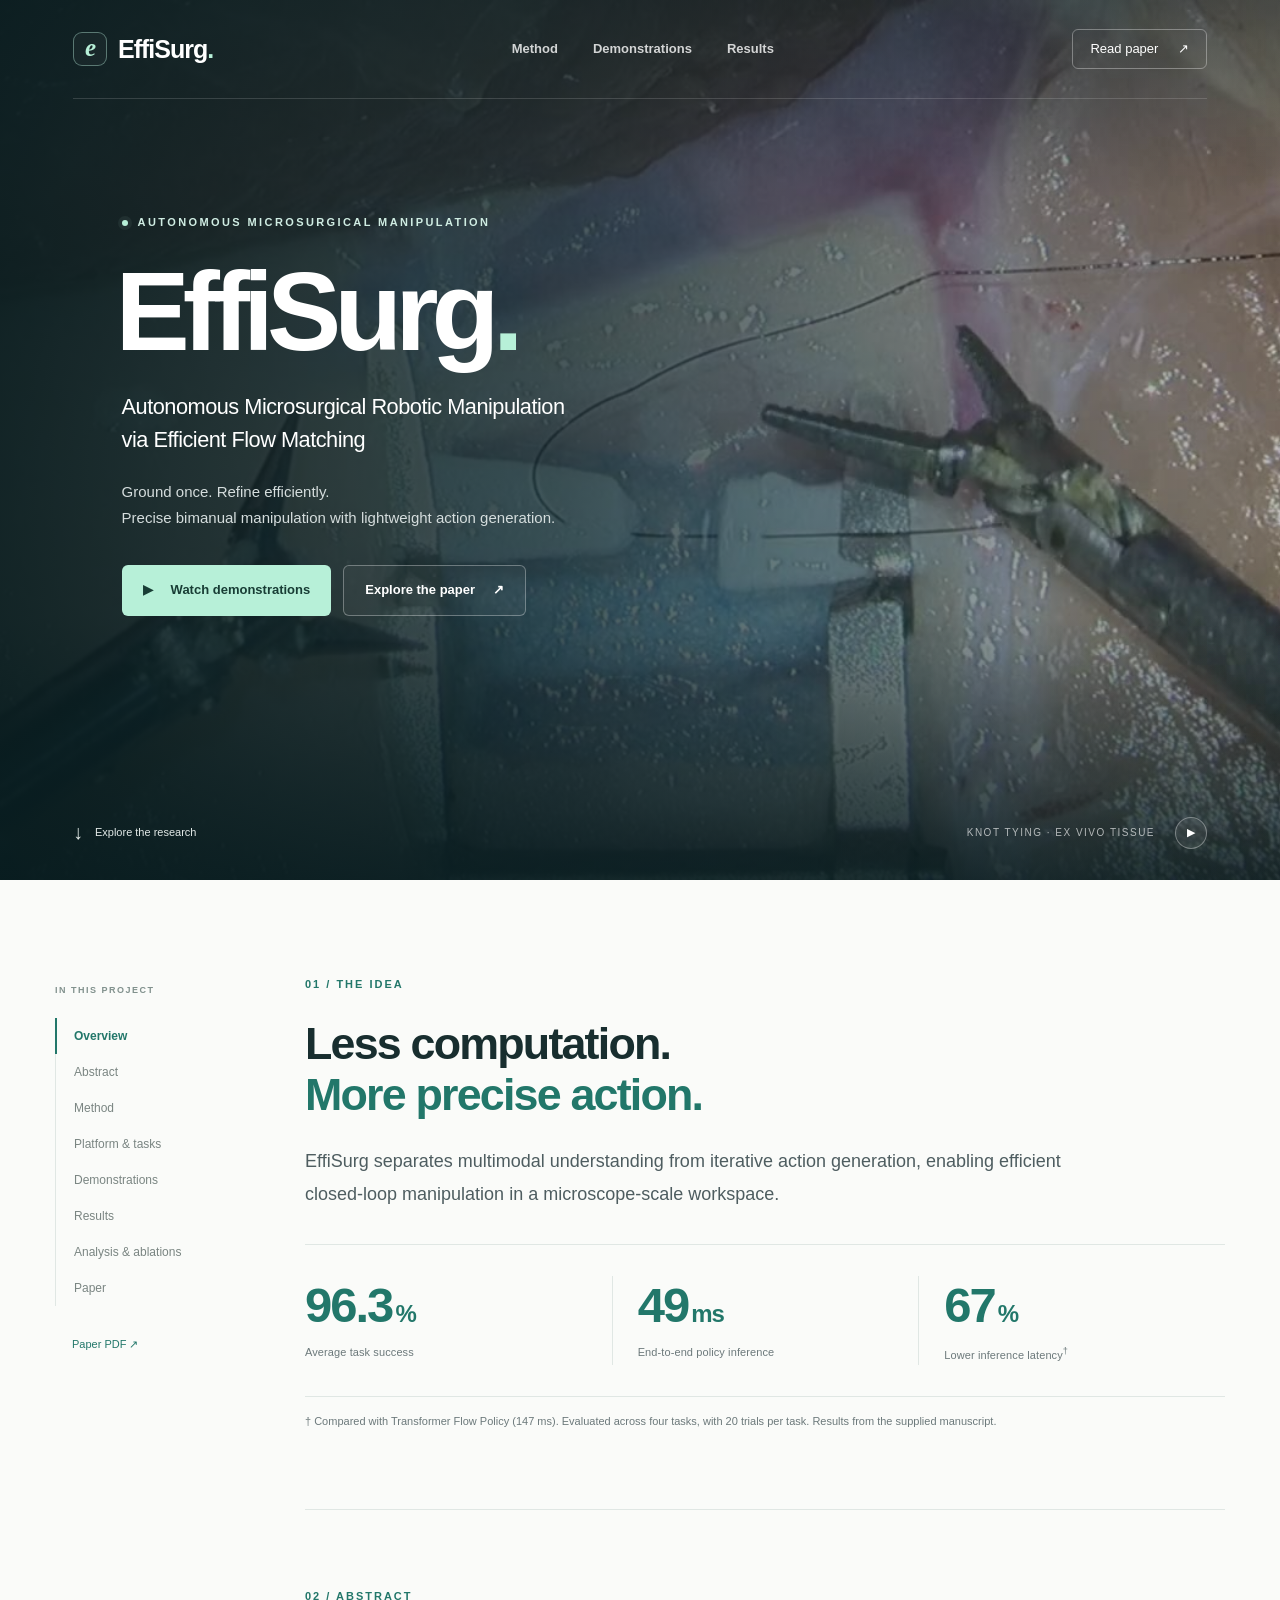
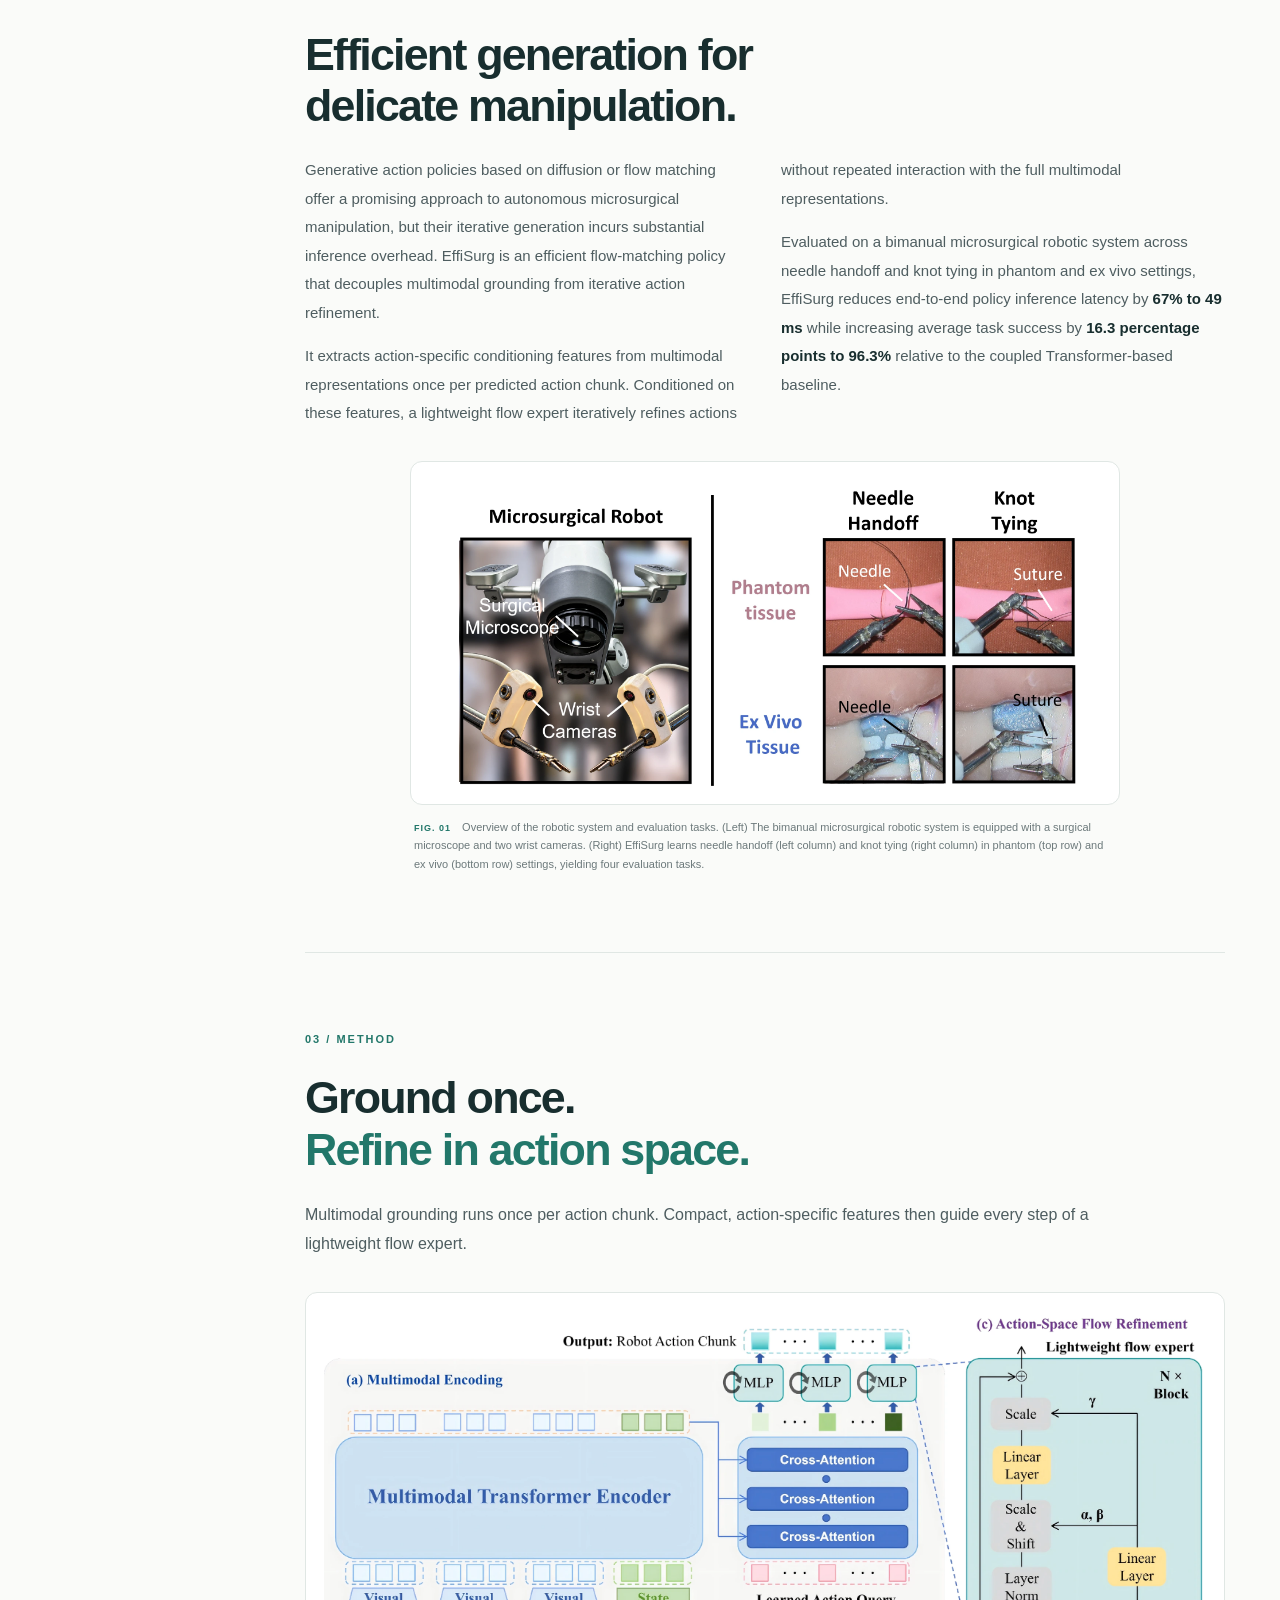
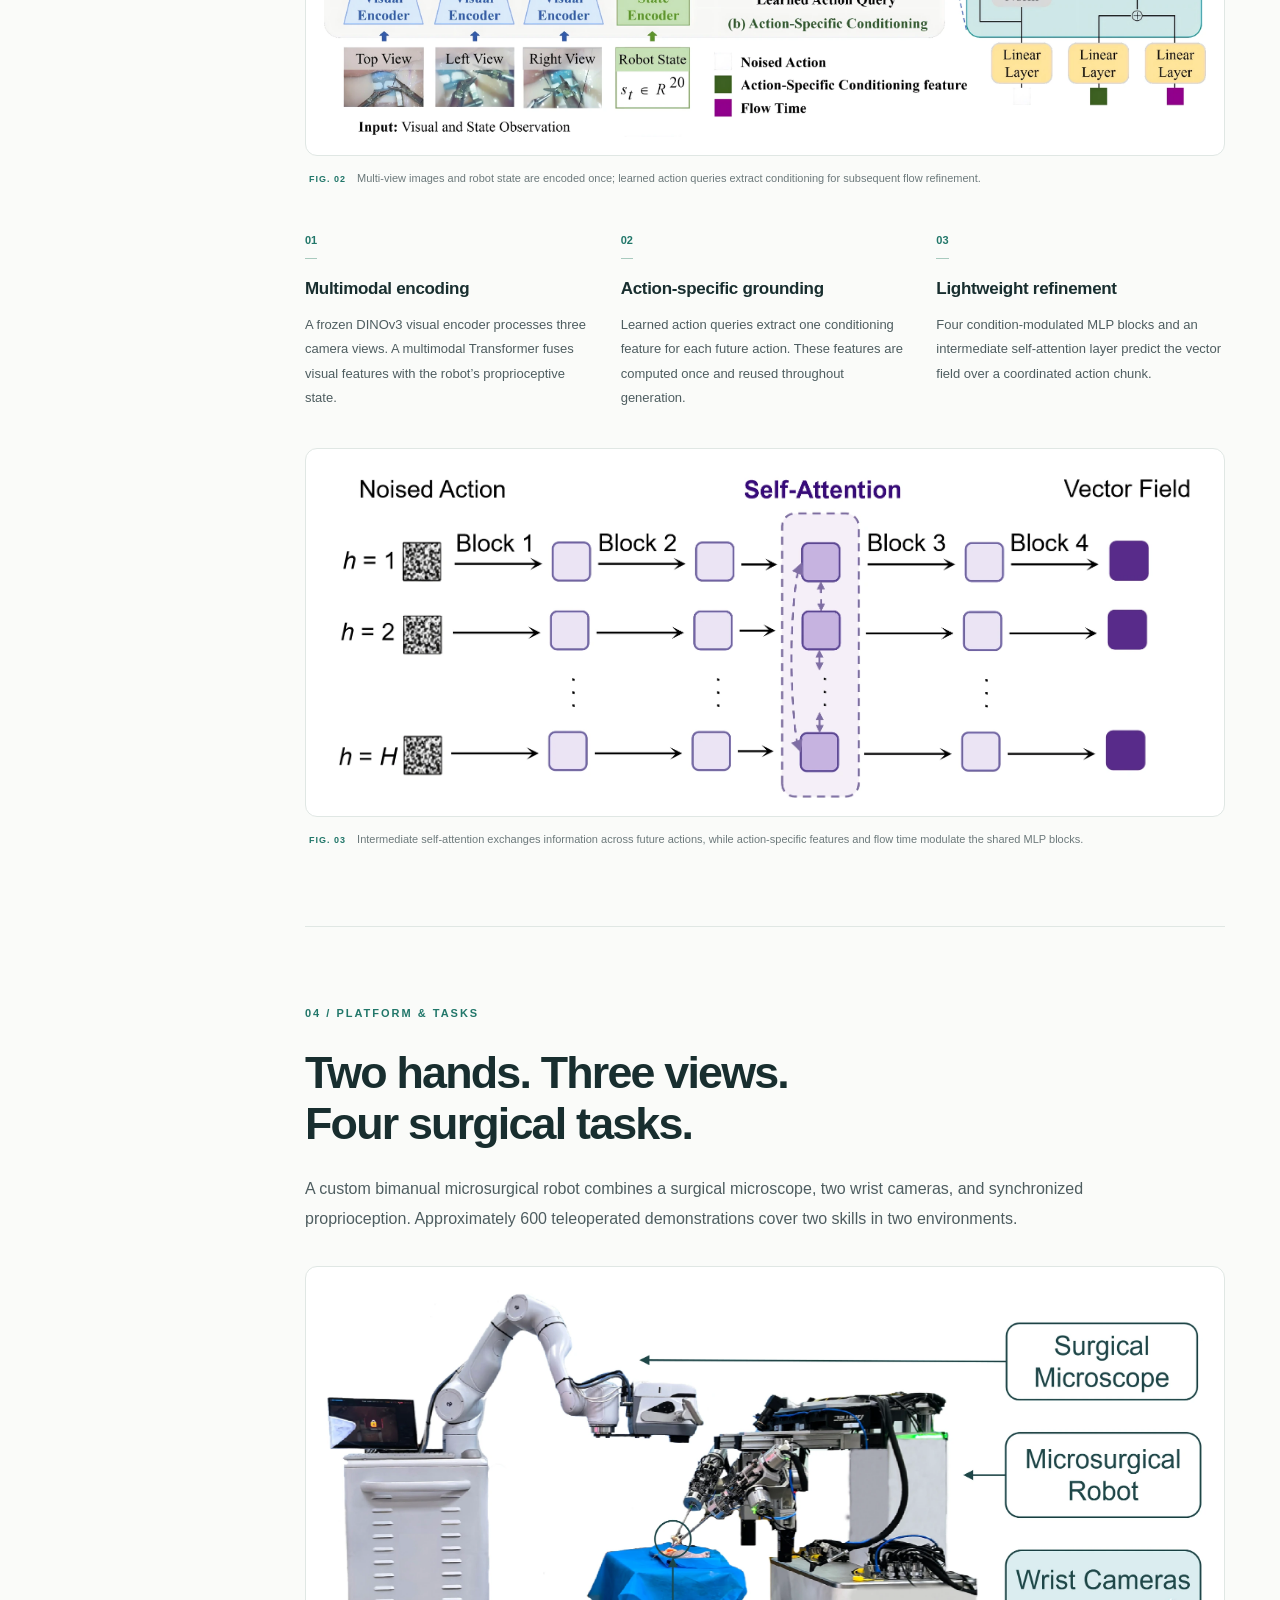
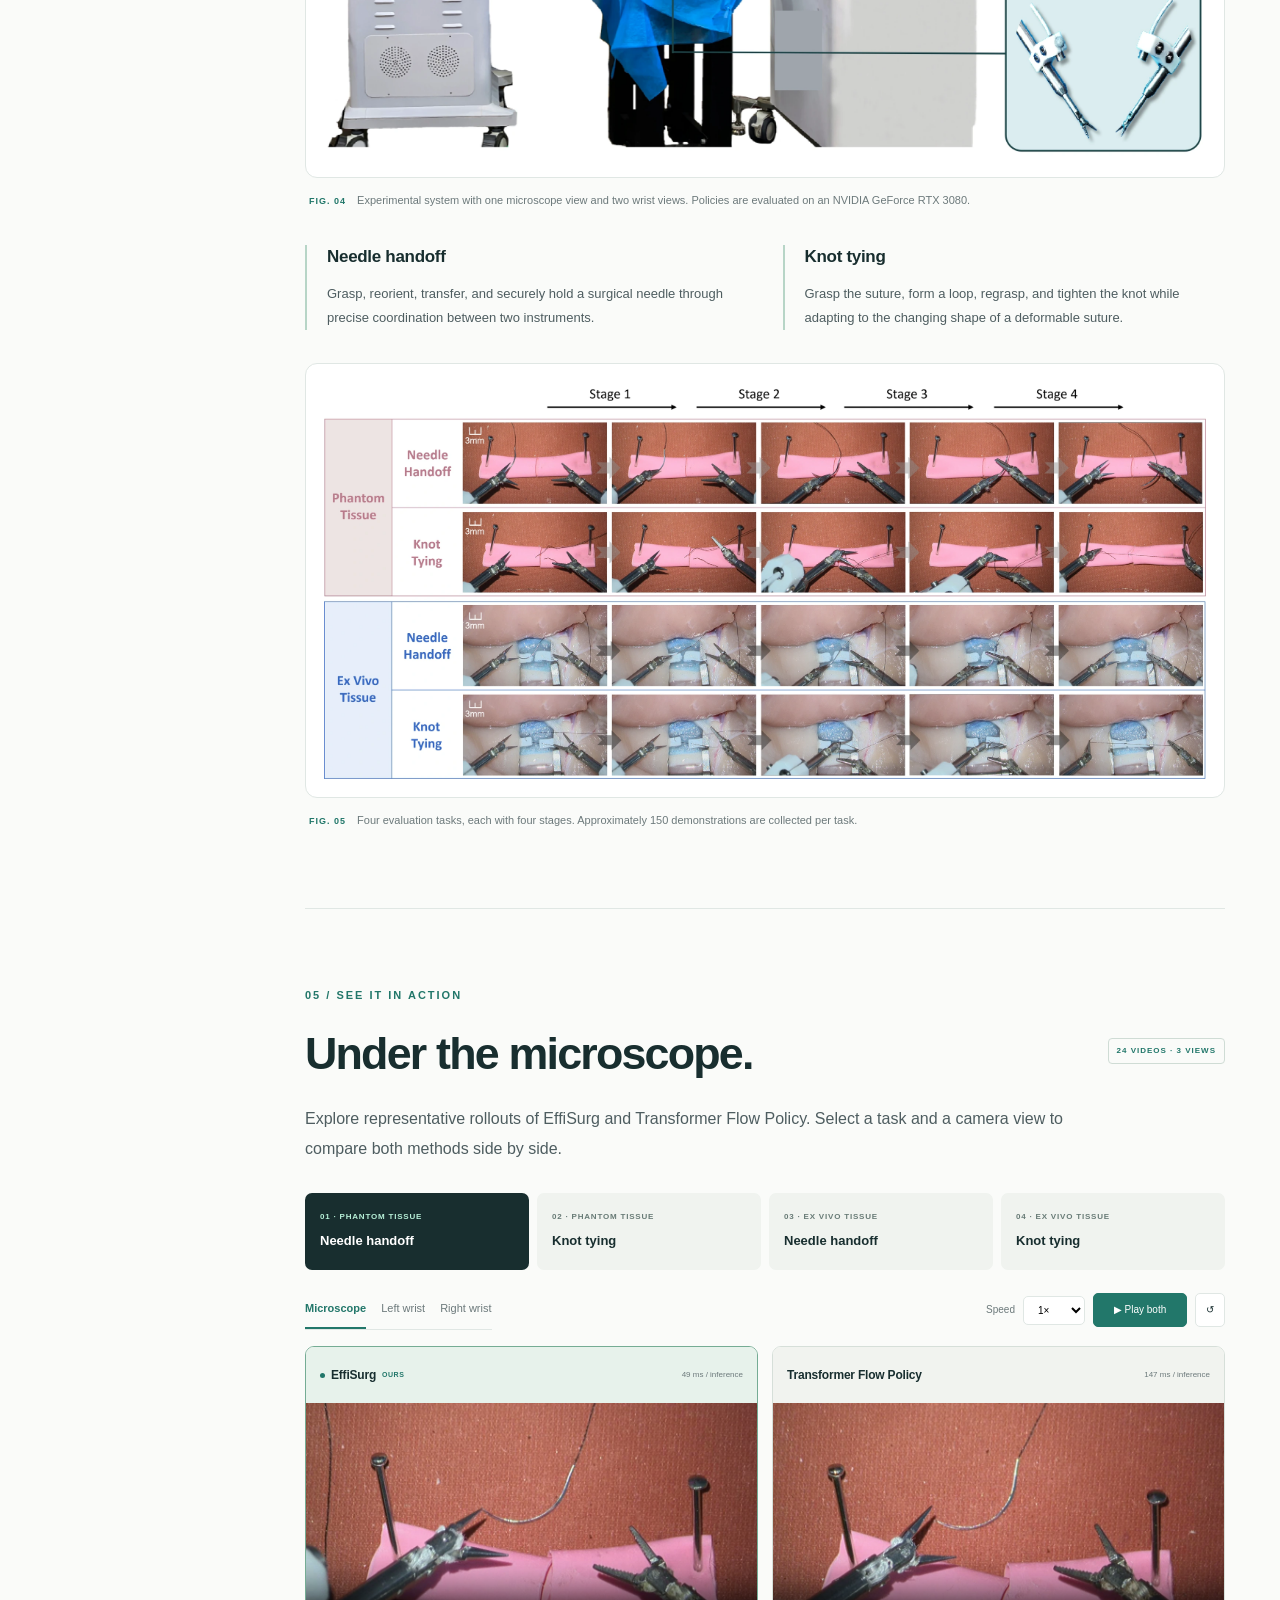
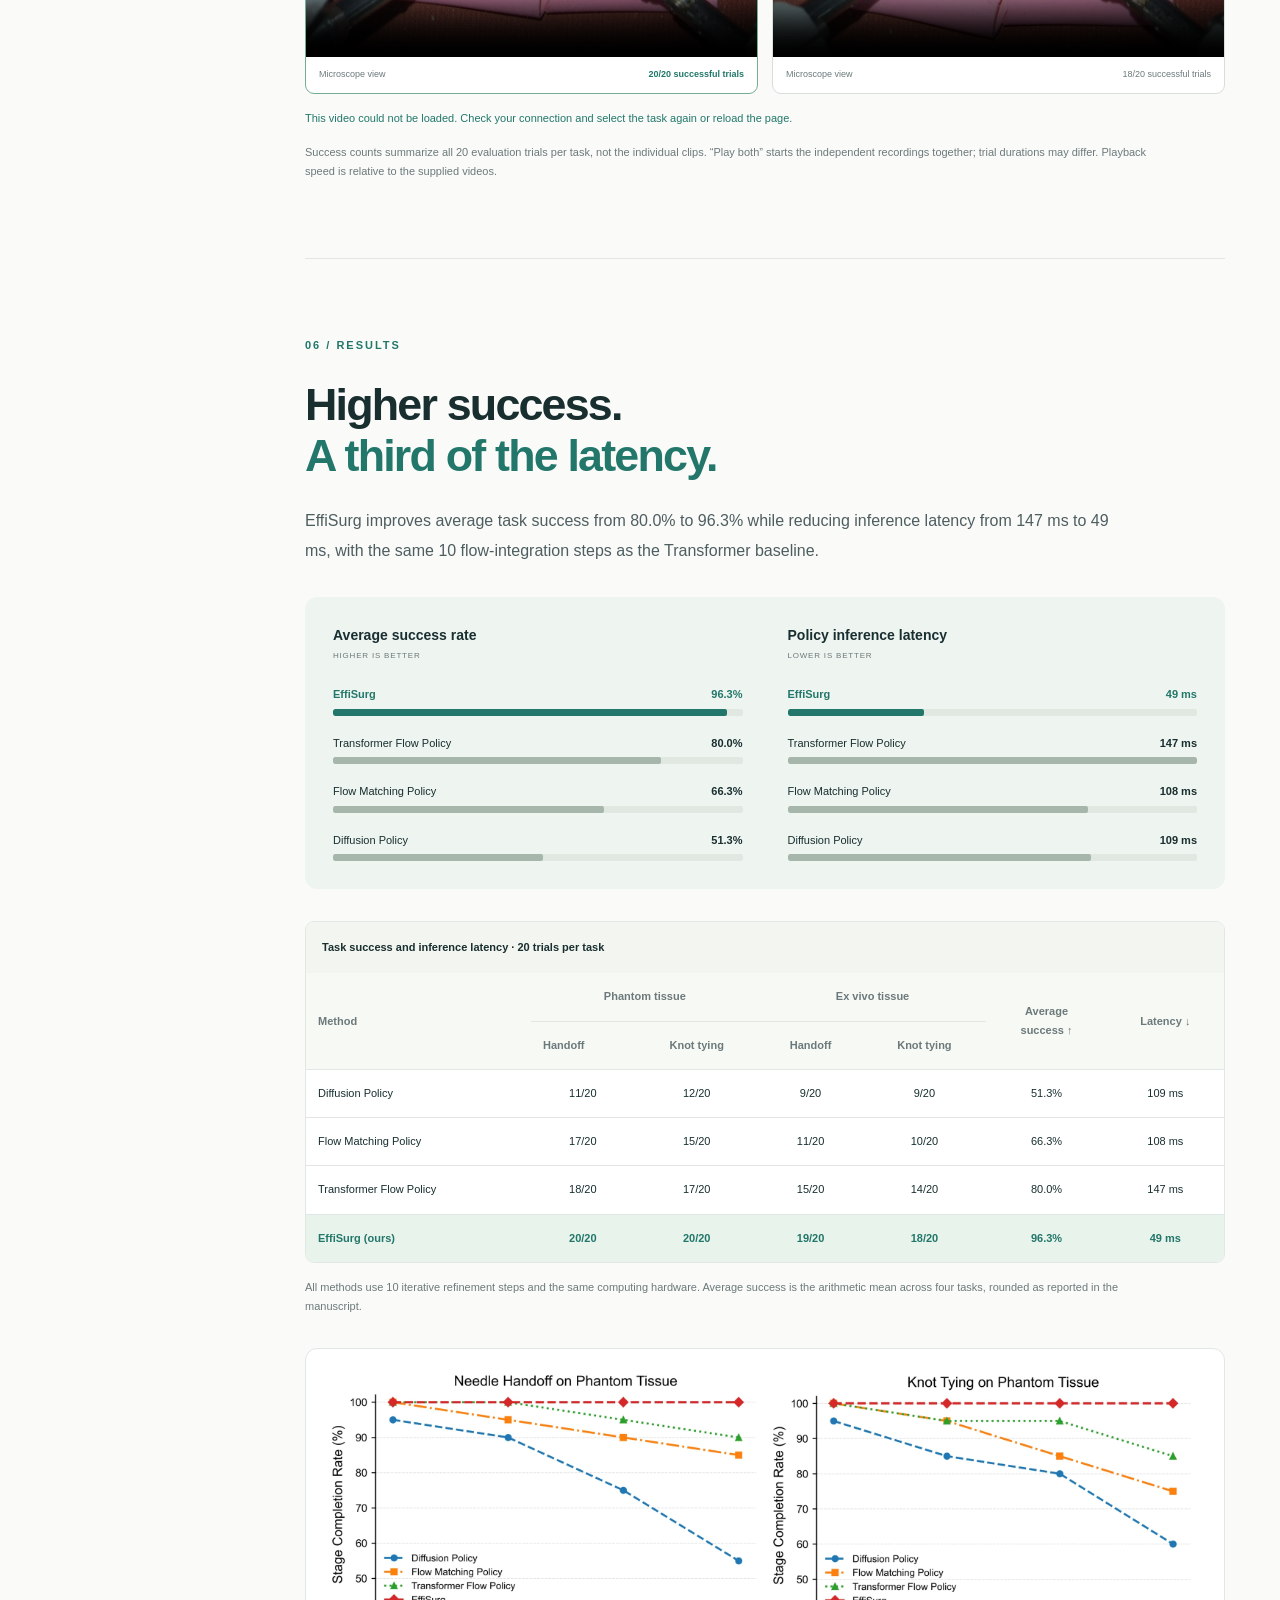
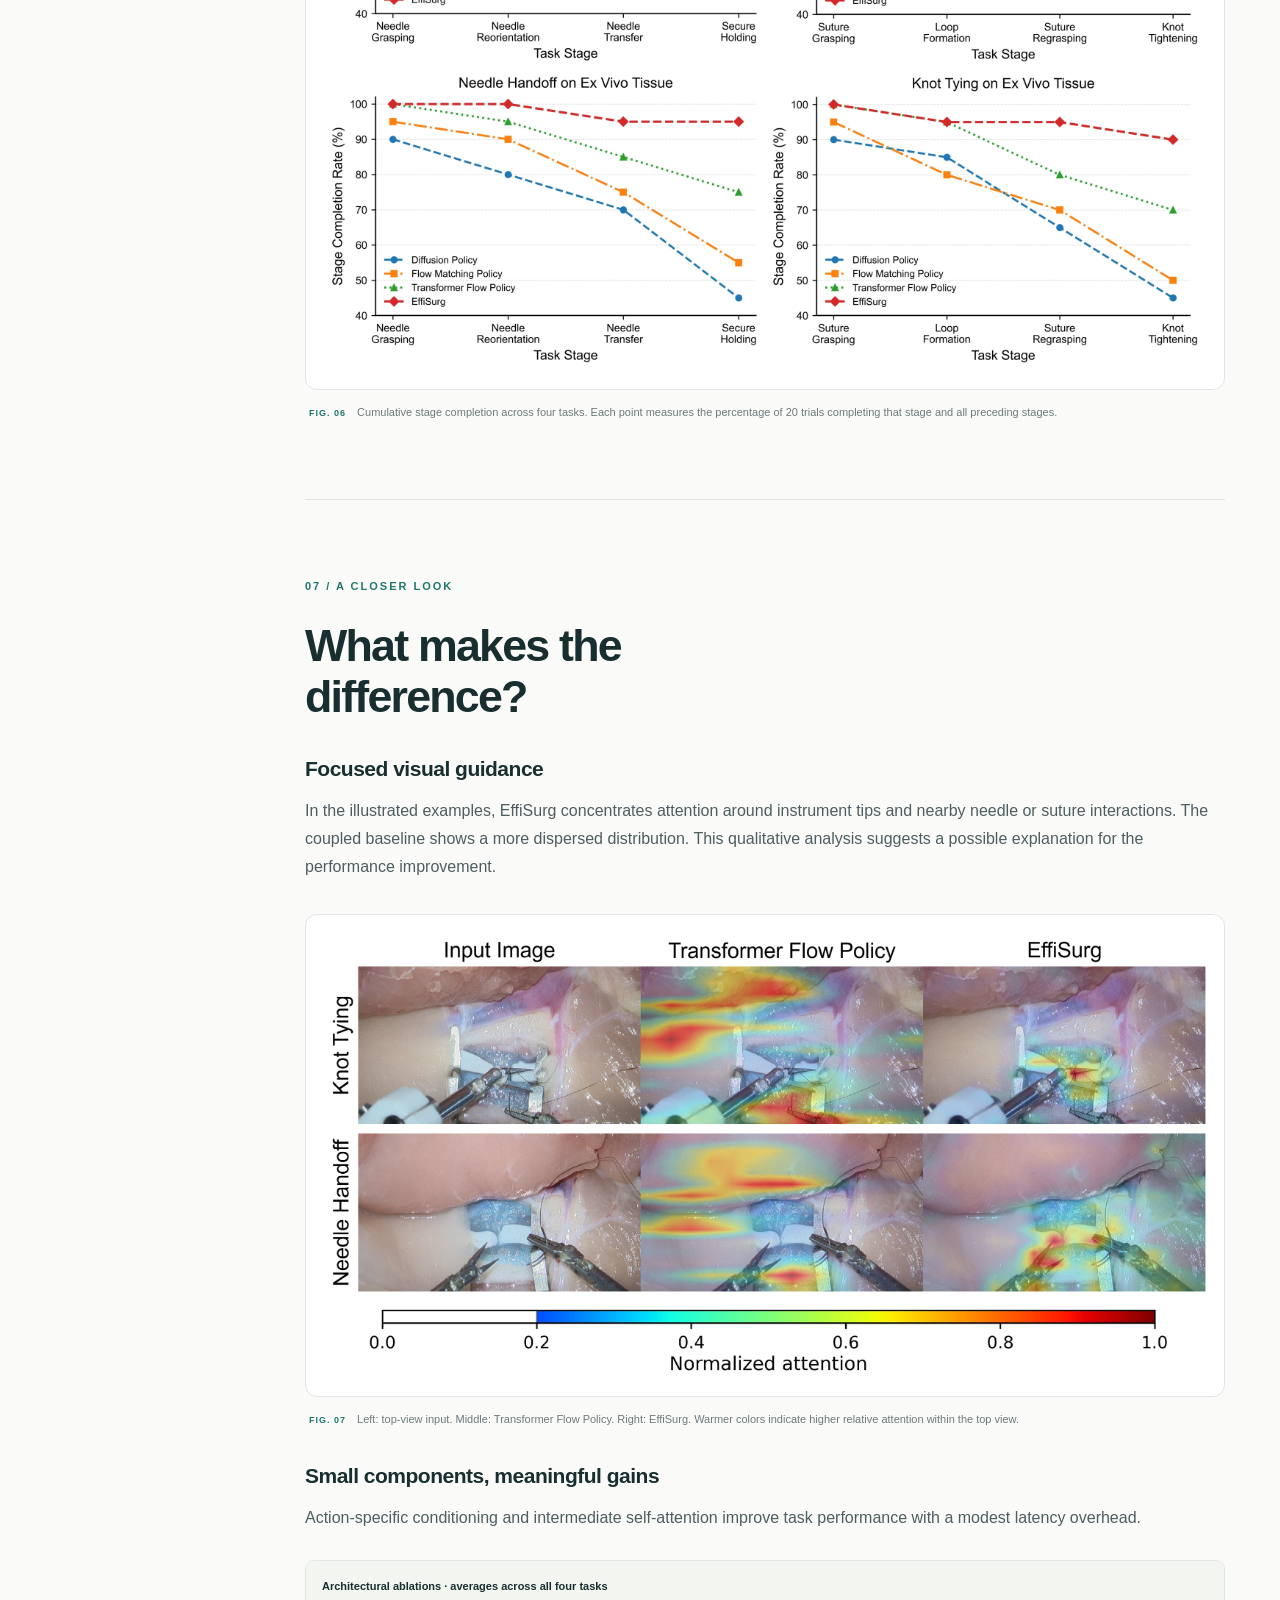
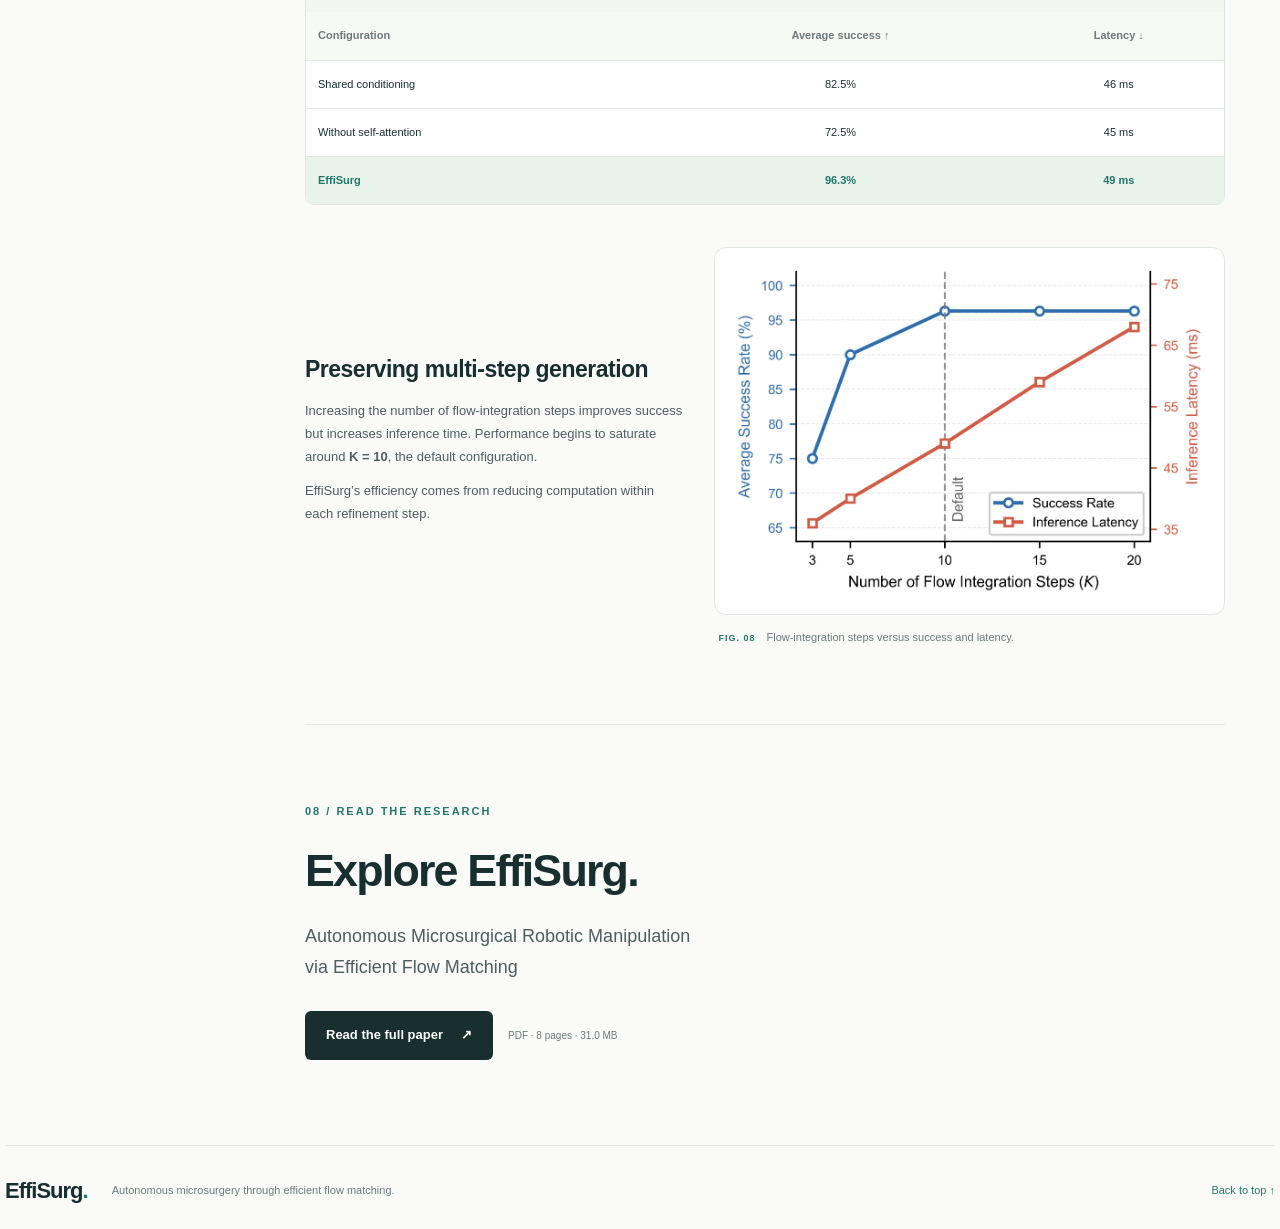
==== commit 15e86c3d: "Update Fig. 1 and caption from revised manuscript" ====
--- a/EffiSurg/index.html
+++ b/EffiSurg/index.html
@@ -24,20 +24,20 @@
     <nav class="top-nav" aria-label="Primary navigation">
       <a class="wordmark" href="#top"><span class="brand-icon" aria-hidden="true">e</span>EffiSurg<span class="brand-dot">.</span></a>
       <div class="nav-links"><a href="#method">Method</a><a href="#demos">Demonstrations</a><a href="#results">Results</a></div>
-      <a class="nav-paper" href="EiffSurg.pdf" target="_blank" rel="noopener">Read paper <span aria-hidden="true">↗</span></a>
+      <a class="nav-paper" href="EiffSurg.pdf?v=20260915-fig1" target="_blank" rel="noopener">Read paper <span aria-hidden="true">↗</span></a>
     </nav>
     <div class="hero-content">
       <p class="eyebrow light"><span class="live-dot"></span> AUTONOMOUS MICROSURGICAL MANIPULATION</p>
       <h1>EffiSurg<span class="brand-dot">.</span></h1>
       <p class="hero-title">Autonomous Microsurgical Robotic Manipulation<br class="desktop-break"> via Efficient Flow Matching</p>
       <p class="hero-description">Ground once. Refine efficiently.<br>Precise bimanual manipulation with lightweight action generation.</p>
-      <div class="hero-actions"><a class="button primary" href="#demos"><span aria-hidden="true">▶</span> Watch demonstrations</a><a class="button glass" href="EiffSurg.pdf" target="_blank" rel="noopener">Explore the paper <span aria-hidden="true">↗</span></a></div>
+      <div class="hero-actions"><a class="button primary" href="#demos"><span aria-hidden="true">▶</span> Watch demonstrations</a><a class="button glass" href="EiffSurg.pdf?v=20260915-fig1" target="_blank" rel="noopener">Explore the paper <span aria-hidden="true">↗</span></a></div>
     </div>
     <div class="hero-bottom"><a class="scroll-cue" href="#overview"><span aria-hidden="true">↓</span> Explore the research</a><span class="hero-caption">KNOT TYING · EX VIVO TISSUE</span><button id="hero-toggle" class="hero-toggle" type="button" aria-label="Play background video">▶</button></div>
   </header>
 
   <div class="paper-layout">
-    <aside class="outline"><p>IN THIS PROJECT</p><nav aria-label="Page contents"><a href="#overview" class="active">Overview</a><a href="#abstract">Abstract</a><a href="#method">Method</a><a href="#platform">Platform & tasks</a><a href="#demos">Demonstrations</a><a href="#results">Results</a><a href="#analysis">Analysis & ablations</a><a href="#paper">Paper</a></nav><a class="outline-download" href="EiffSurg.pdf" target="_blank" rel="noopener">Paper PDF ↗</a></aside>
+    <aside class="outline"><p>IN THIS PROJECT</p><nav aria-label="Page contents"><a href="#overview" class="active">Overview</a><a href="#abstract">Abstract</a><a href="#method">Method</a><a href="#platform">Platform & tasks</a><a href="#demos">Demonstrations</a><a href="#results">Results</a><a href="#analysis">Analysis & ablations</a><a href="#paper">Paper</a></nav><a class="outline-download" href="EiffSurg.pdf?v=20260915-fig1" target="_blank" rel="noopener">Paper PDF ↗</a></aside>
     <main>
       <section id="overview" class="section overview">
         <p class="eyebrow">01 / THE IDEA</p><h2>Less computation.<br><span class="accent">More precise action.</span></h2>
@@ -49,7 +49,7 @@
       <section id="abstract" class="section">
         <p class="eyebrow">02 / ABSTRACT</p><h2>Efficient generation for<br>delicate manipulation.</h2>
         <div class="abstract-text"><p>Generative action policies based on diffusion or flow matching offer a promising approach to autonomous microsurgical manipulation, but their iterative generation incurs substantial inference overhead. EffiSurg is an efficient flow-matching policy that decouples multimodal grounding from iterative action refinement.</p><p>It extracts action-specific conditioning features from multimodal representations once per predicted action chunk. Conditioned on these features, a lightweight flow expert iteratively refines actions without repeated interaction with the full multimodal representations.</p><p>Evaluated on a bimanual microsurgical robotic system across needle handoff and knot tying in phantom and ex vivo settings, EffiSurg reduces end-to-end policy inference latency by <strong>67% to 49 ms</strong> while increasing average task success by <strong>16.3 percentage points to 96.3%</strong> relative to the coupled Transformer-based baseline.</p></div>
-        <figure class="figure concept"><a href="figure/fig1.png" target="_blank" rel="noopener" aria-label="Open conceptual overview in full resolution"><img src="assets/images/fig1.webp" loading="lazy" width="2550" height="1701" alt="Conceptual vision of EffiSurg-enabled microsurgical robotics with multimodal observations and instrument actions"></a><figcaption><span>FIG. 01</span> Conceptual vision of EffiSurg-enabled microsurgery. The human model illustrates a prospective application; experiments use phantom and ex vivo tissue.</figcaption></figure>
+        <figure class="figure concept"><a href="figure/fig1.png?v=20260915-fig1" target="_blank" rel="noopener" aria-label="Open robotic system and evaluation tasks in full resolution"><img src="assets/images/fig1.webp?v=20260915-fig1" loading="lazy" width="2342" height="1066" alt="Bimanual microsurgical robotic system with a surgical microscope and wrist cameras (left); needle handoff and knot tying in phantom and ex vivo settings (right)"></a><figcaption><span>FIG. 01</span> Overview of the robotic system and evaluation tasks. (Left) The bimanual microsurgical robotic system is equipped with a surgical microscope and two wrist cameras. (Right) EffiSurg learns needle handoff (left column) and knot tying (right column) in phantom (top row) and ex vivo (bottom row) settings, yielding four evaluation tasks.</figcaption></figure>
       </section>
 
       <section id="method" class="section">
@@ -101,7 +101,7 @@
         <div class="integration"><div><h3>Preserving multi-step generation</h3><p>Increasing the number of flow-integration steps improves success but increases inference time. Performance begins to saturate around <strong>K = 10</strong>, the default configuration.</p><p>EffiSurg’s efficiency comes from reducing computation within each refinement step.</p></div><figure class="figure"><a href="figure/fig8.png" target="_blank" rel="noopener" aria-label="Open flow integration ablation in full resolution"><img src="assets/images/fig8.webp" loading="lazy" width="2143" height="1514" alt="Success rate and inference latency versus number of flow-integration steps, with the default at K equals 10"></a><figcaption><span>FIG. 08</span> Flow-integration steps versus success and latency.</figcaption></figure></div>
       </section>
 
-      <section id="paper" class="section paper-section"><p class="eyebrow">08 / READ THE RESEARCH</p><h2>Explore EffiSurg.</h2><p>Autonomous Microsurgical Robotic Manipulation<br>via Efficient Flow Matching</p><a class="button dark" href="EiffSurg.pdf" target="_blank" rel="noopener">Read the full paper <span aria-hidden="true">↗</span></a><span class="pdf-meta">PDF · 8 pages · 29.9 MB</span></section>
+      <section id="paper" class="section paper-section"><p class="eyebrow">08 / READ THE RESEARCH</p><h2>Explore EffiSurg.</h2><p>Autonomous Microsurgical Robotic Manipulation<br>via Efficient Flow Matching</p><a class="button dark" href="EiffSurg.pdf?v=20260915-fig1" target="_blank" rel="noopener">Read the full paper <span aria-hidden="true">↗</span></a><span class="pdf-meta">PDF · 8 pages · 31.0 MB</span></section>
     </main>
   </div>
   <footer class="site-footer"><a class="wordmark" href="#top">EffiSurg<span class="brand-dot">.</span></a><p>Autonomous microsurgery through efficient flow matching.</p><a href="#top">Back to top ↑</a></footer>
